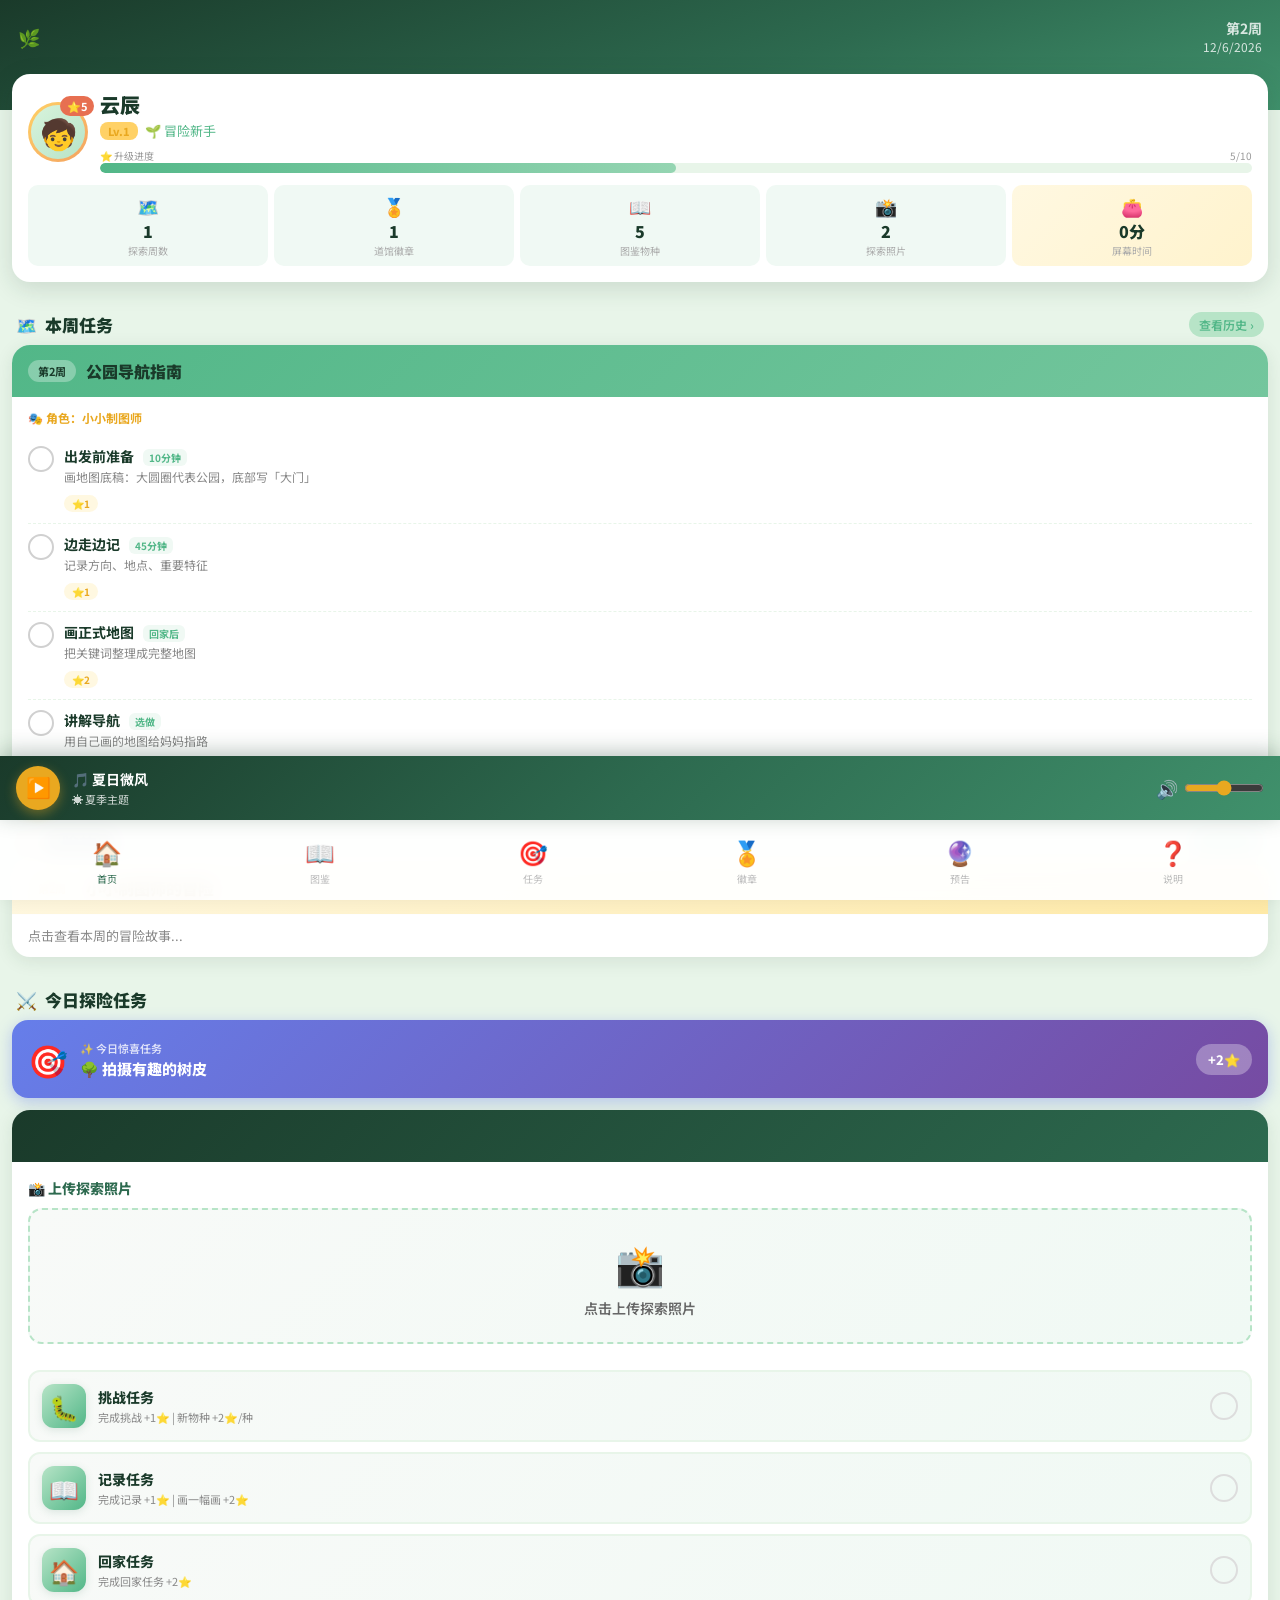
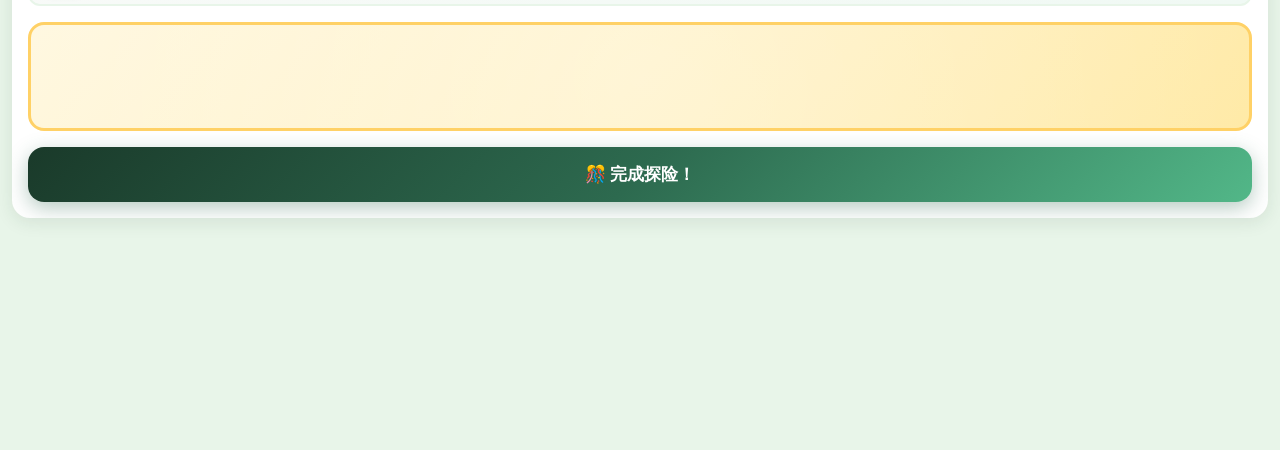
==== index.html @ fd5a3319 "🎵 改为 Web Audio API 生成四季音乐，100% 无版权问题" ====
<!DOCTYPE html>
<html lang="zh-CN">
<head>
  <meta charset="UTF-8">
  <meta name="viewport" content="width=device-width, initial-scale=1.0, maximum-scale=1.0, user-scalable=no">
  <link rel="icon" href="data:image/svg+xml,<svg xmlns=%22http://www.w3.org/2000/svg%22 viewBox=%220 0 100 100%22><text y=%22.9em%22 font-size=%2290%22>🌿</text></svg>">
  <title>🌿 云辰的探索星球</title>
  <link rel="preconnect" href="https://fonts.googleapis.com">
  <link href="https://fonts.googleapis.com/css2?family=Noto+Sans+SC:wght@400;500;700;900&family=Ma+Shan+Zheng&display=swap" rel="stylesheet">
  <style>
    :root {
      --green-deep: #1a3a2a;
      --green: #2d6a4f;
      --green-light: #52b788;
      --green-pale: #b7e4c7;
      --gold: #e9a820;
      --gold-light: #ffd166;
      --orange: #e76f51;
      --radius: 18px;
      --gray: #999;
      --gray-light: #ddd;
      --gray-pale: #eee;
    }
    * { margin:0; padding:0; box-sizing:border-box; }
    body { font-family: 'Noto Sans SC', sans-serif; background: #e8f5e9; color: var(--green-deep); min-height: 100vh; padding-bottom: 140px; }

    .music-bar {
      position: fixed;
      bottom: 80px;
      left: 0;
      right: 0;
      background: linear-gradient(135deg, #1a3a2a, #2d6a4f, #40916c);
      padding: 10px 16px;
      display: flex;
      align-items: center;
      gap: 12px;
      z-index: 99;
      box-shadow: 0 -4px 20px rgba(26,58,42,0.3);
    }
    .music-btn {
      width: 44px;
      height: 44px;
      border-radius: 50%;
      background: var(--gold);
      color: #fff;
      border: none;
      cursor: pointer;
      font-size: 20px;
      display: flex;
      align-items: center;
      justify-content: center;
      transition: all 0.2s;
      box-shadow: 0 4px 12px rgba(233,168,32,0.4);
    }
    .music-btn:hover {
      transform: scale(1.1);
      background: var(--gold-light);
    }
    .music-btn:active {
      transform: scale(0.95);
    }
    .music-info {
      flex: 1;
      color: #fff;
    }
    .music-name {
      font-size: 14px;
      font-weight: 700;
    }
    .music-season {
      font-size: 11px;
      opacity: 0.8;
      margin-top: 2px;
    }
    .music-volume {
      display: flex;
      align-items: center;
      gap: 6px;
    }
    .music-volume-icon {
      font-size: 18px;
      color: #fff;
    }
    input[type="range"] {
      width: 80px;
      accent-color: var(--gold);
    }

    .top-bar {
      background: linear-gradient(160deg, #1a3a2a 0%, #2d6a4f 60%, #40916c 100%);
      padding: 18px 18px 55px;
    }
    .top-bar-row { display: flex; align-items: center; justify-content: space-between; }
    .top-logo { font-size: 18px; color: white; }
    .top-date { color: rgba(255,255,255,0.8); font-size: 12px; text-align: right; }
    .top-date .day { font-weight: 700; font-size: 14px; }

    .top-card {
      background: #fff; border-radius: var(--radius);
      margin: -36px 12px 12px; padding: 16px;
      box-shadow: 0 6px 24px rgba(26,58,42,0.15);
      transition: transform 0.2s;
    }
    .profile-row { display: flex; align-items: center; gap: 12px; }
    .avatar-wrap { position: relative; }
    .avatar-ring {
      width: 60px; height: 60px; border-radius: 50%;
      background: linear-gradient(135deg, #ffd166, #f4a261);
      padding: 3px;
    }
    .avatar-inner {
      width: 54px; height: 54px; border-radius: 50%;
      background: linear-gradient(135deg, #d8f3dc, #b7e4c7);
      display: flex; align-items: center; justify-content: center; font-size: 30px;
    }
    .avatar-star {
      position: absolute; top: -6px; right: -6px;
      background: var(--orange); color: #fff;
      font-size: 11px; font-weight: 700;
      padding: 2px 7px; border-radius: 20px;
    }
    .profile-info { flex: 1; }
    .profile-name { font-size: 20px; font-weight: 900; }
    .profile-age { font-size: 11px; background: var(--green-pale); color: var(--green); padding: 1px 8px; border-radius: 10px; font-weight: 700; }
    .profile-level { font-size: 13px; color: var(--green-light); margin-top: 2px; }
    .lv-tag { display: inline-block; background: var(--gold-light); color: var(--gold); padding: 1px 8px; border-radius: 8px; font-weight: 800; font-size: 11px; margin-right: 4px; }
    .profile-xp { margin-top: 8px; }
    .xp-label { font-size: 10px; color: #999; display: flex; justify-content: space-between; }
    .xp-bar-wrap { background: #e8f5e9; border-radius: 10px; height: 10px; overflow: hidden; }
    .xp-bar { height: 100%; border-radius: 10px; background: linear-gradient(90deg, var(--green-light), #95d5b2); transition: width 0.3s ease; }
    .profile-stats { display: grid; grid-template-columns: repeat(5, 1fr); gap: 6px; margin-top: 12px; }
    .pstat { background: #f0f9f4; border-radius: 10px; padding: 8px 4px; text-align: center; cursor: pointer; transition: all 0.2s; }
    .pstat:hover { transform: scale(1.05); background: #e8f5e9; }
    .pstat:active { transform: scale(0.95); }
    .pstat-icon { font-size: 18px; }
    .pstat-num { font-size: 16px; font-weight: 900; }
    .pstat-label { font-size: 10px; color: #aaa; }

    .section-header { display: flex; align-items: center; justify-content: space-between; padding: 18px 16px 8px; }
    .section-title { font-size: 17px; font-weight: 900; display: flex; align-items: center; gap: 8px; }
    .section-more { font-size: 12px; color: var(--green-light); font-weight: 600; cursor: pointer; padding: 4px 10px; border-radius: 20px; background: var(--green-pale); transition: all 0.2s; }
    .section-more:hover { background: var(--green-light); color: #fff; }

    .task-list { padding: 0 12px; }
    .task-card {
      background: #fff; border-radius: var(--radius);
      margin-bottom: 12px; box-shadow: 0 4px 18px rgba(26,58,42,0.1);
      overflow: hidden;
    }
    .task-header { padding: 14px 16px; display: flex; align-items: center; gap: 10px; background: linear-gradient(135deg, var(--green-light), #74c69d); }
    .task-week-badge { background: rgba(255,255,255,0.3); border-radius: 20px; padding: 3px 10px; font-size: 11px; font-weight: 700; }
    .task-name { font-size: 16px; font-weight: 900; flex: 1; }
    .task-body { padding: 12px 16px; }
    .task-role { font-size: 12px; color: var(--gold); font-weight: 700; margin-bottom: 10px; }
    .task-steps { list-style: none; }
    .task-step { display: flex; align-items: flex-start; gap: 10px; padding: 10px 0; border-bottom: 1px dashed #e8f5e9; }
    .task-step:last-child { border-bottom: none; }
    .step-check {
      width: 26px; height: 26px; border-radius: 50%;
      border: 2px solid #d0d0d0; flex-shrink: 0; cursor: pointer;
      display: flex; align-items: center; justify-content: center;
      transition: all 0.2s;
    }
    .step-check:hover { border-color: var(--green-light); }
    .step-check.done { background: var(--green); border-color: var(--green); animation: checkPop 0.3s ease; }
    @keyframes checkPop { 0% { transform: scale(1); } 50% { transform: scale(1.2); } 100% { transform: scale(1); } }
    .check-icon { font-size: 14px; color: #fff; display: none; }
    .step-check.done .check-icon { display: block; }
    .step-info h4 { font-size: 14px; font-weight: 700; }
    .step-time { font-size: 10px; background: #f0f9f4; color: var(--green-light); padding: 1px 6px; border-radius: 6px; margin-left: 6px; }
    .step-info p { font-size: 12px; color: #888; margin-top: 2px; }
    .step-reward { margin-top: 4px; }
    .step-reward span { font-size: 10px; background: #fff8e1; color: var(--gold); padding: 1px 8px; border-radius: 10px; font-weight: 700; }

    .checkin-form {
      background: #fff; border-radius: var(--radius);
      margin: 0 12px 12px; box-shadow: 0 4px 18px rgba(26,58,42,0.1);
      overflow: hidden;
    }
    .checkin-header {
      background: linear-gradient(135deg, var(--green-deep), var(--green));
      padding: 14px 16px;
      position: relative;
      overflow: hidden;
    }
    .checkin-header::before {
      content: '';
      position: absolute;
      top: -50%; right: -20%;
      width: 150px; height: 150px;
      background: radial-gradient(circle, rgba(255,255,255,0.15) 0%, transparent 70%);
      border-radius: 50%;
    }
    .checkin-header h3 { font-size: 16px; font-weight: 900; color: #fff; position: relative; z-index: 1; }
    .checkin-body { padding: 16px; }
    .checkin-task {
      display: flex; align-items: center; gap: 12px;
      padding: 12px; margin-bottom: 10px;
      background: linear-gradient(135deg, #f8faf8, #f0f9f4);
      border-radius: 12px; border: 2px solid #e8f5e9;
      transition: all 0.3s ease;
    }
    .checkin-task.completed {
      background: linear-gradient(135deg, #e8f5e9, #d8f3dc);
      border-color: var(--green-light);
    }
    .checkin-task-icon {
      width: 44px; height: 44px; border-radius: 12px;
      display: flex; align-items: center; justify-content: center;
      font-size: 24px;
      background: linear-gradient(135deg, var(--green-pale), var(--green-light));
      box-shadow: 0 2px 8px rgba(45,106,79,0.15);
    }
    .checkin-task.completed .checkin-task-icon {
      background: linear-gradient(135deg, var(--gold-light), var(--gold));
    }
    .checkin-task-info { flex: 1; }
    .checkin-task-title {
      font-size: 14px; font-weight: 800; color: var(--green-deep);
    }
    .checkin-task-desc {
      font-size: 11px; color: #888; margin-top: 2px;
    }
    .checkin-task-status {
      width: 28px; height: 28px; border-radius: 50%;
      border: 2px solid #ddd; display: flex; align-items: center; justify-content: center;
      transition: all 0.3s;
    }
    .checkin-task.completed .checkin-task-status {
      background: var(--green); border-color: var(--green);
    }
    .checkin-task-status span { display: none; font-size: 16px; color: #fff; }
    .checkin-task.completed .checkin-task-status span { display: block; }
    .form-group { margin-bottom: 14px; }
    .form-label { font-size: 13px; font-weight: 700; margin-bottom: 6px; color: var(--green-deep); }
    .form-input {
      width: 100%; padding: 12px 14px; border-radius: 12px;
      border: 2px solid #e8f5e9; font-size: 14px;
      background: #f8faf8; transition: all 0.2s;
    }
    .form-input:focus { outline: none; border-color: var(--green-light); box-shadow: 0 0 0 4px rgba(82,183,136,0.15); }
    .photo-upload-area {
      border: 2px dashed var(--green-pale); border-radius: 14px;
      padding: 24px; text-align: center; cursor: pointer;
      transition: all 0.3s;
      background: linear-gradient(135deg, #f8faf8, #f0f9f4);
    }
    .photo-upload-area:hover { 
      border-color: var(--green-light); 
      background: linear-gradient(135deg, #f0f9f4, #e8f5e9);
      transform: scale(1.01);
    }
    .pu-icon { font-size: 40px; margin-bottom: 6px; display: block; }
    .pu-text { font-size: 14px; color: #666; font-weight: 600; }
    .photo-preview-grid { display: grid; grid-template-columns: repeat(3, 1fr); gap: 8px; margin-top: 12px; }
    .photo-thumb { aspect-ratio: 1; border-radius: 10px; overflow: hidden; position: relative; animation: fadeIn 0.3s ease; }
    @keyframes fadeIn { from { opacity:0; transform:scale(0.8); } to { opacity:1; transform:scale(1); } }
    .photo-thumb img { width: 100%; height: 100%; object-fit: cover; }
    .del-btn {
      position: absolute; top: 4px; right: 4px;
      width: 26px; height: 26px; border-radius: 50%;
      background: rgba(231, 111, 81, 0.95); color: #fff;
      font-size: 14px; display: flex; align-items: center; justify-content: center;
      cursor: pointer; transition: all 0.2s; box-shadow: 0 2px 8px rgba(0,0,0,0.2);
    }
    .del-btn:hover { background: #d63031; transform: scale(1.1); }
    .submit-btn {
      width: 100%; padding: 16px; border-radius: 16px;
      background: linear-gradient(135deg, var(--green-deep), var(--green), var(--green-light));
      color: #fff; font-size: 17px; font-weight: 900; border: none;
      cursor: pointer; transition: all 0.3s;
      box-shadow: 0 6px 20px rgba(45,106,79,0.35);
      position: relative; overflow: hidden;
    }
    .submit-btn::before {
      content: '';
      position: absolute; top: 0; left: -100%;
      width: 100%; height: 100%;
      background: linear-gradient(90deg, transparent, rgba(255,255,255,0.3), transparent);
      transition: 0.6s;
    }
    .submit-btn:hover { 
      transform: translateY(-3px); 
      box-shadow: 0 8px 24px rgba(45,106,79,0.45);
    }
    .submit-btn:hover::before { left: 100%; }
    .submit-btn:active { transform: translateY(-1px); }
    .edit-btn {
      width: 100%; padding: 10px; border-radius: 10px;
      background: var(--green-pale); color: var(--green);
      font-size: 13px; font-weight: 700; border: none;
      cursor: pointer; margin-top: 8px; transition: all 0.2s;
    }
    .edit-btn:hover { background: var(--green-light); color: #fff; }

    .drawing-toggle {
      flex: 1; padding: 10px; border-radius: 10px;
      background: #f0f9f4; border: 2px solid #e8f5e9;
      font-size: 13px; cursor: pointer; display: flex; align-items: center; gap: 6px;
      transition: all 0.2s;
    }
    .drawing-toggle.selected {
      background: #d8f3dc; border-color: var(--green-light);
      color: var(--green); font-weight: 700;
    }
    .drawing-check { font-size: 16px; }

    .challenge-options {
      display: grid; grid-template-columns: repeat(2, 1fr); gap: 8px;
    }
    .challenge-option {
      padding: 12px 8px; border-radius: 10px; text-align: center;
      background: #f0f9f4; border: 2px solid #e8f5e9;
      font-size: 12px; cursor: pointer; transition: all 0.2s;
    }
    .challenge-option:hover { border-color: var(--green-light); background: #e8f5e9; }
    .challenge-option.selected {
      background: var(--green-pale); border-color: var(--green-light);
      color: var(--green); font-weight: 700;
    }
    .challenge-option .option-icon { font-size: 24px; display: block; margin-bottom: 4px; }

    .streak-banner {
      display: flex; align-items: center; gap: 12px;
      padding: 12px 16px; margin-bottom: 12px;
      background: linear-gradient(135deg, #fff3e0, #ffe0b2);
      border-radius: 14px; border: 2px solid #ffb74d;
      animation: streakPulse 2s ease infinite;
    }
    @keyframes streakPulse {
      0%, 100% { box-shadow: 0 0 0 0 rgba(255, 152, 0, 0.4); }
      50% { box-shadow: 0 0 20px 5px rgba(255, 152, 0, 0.2); }
    }
    .streak-fire { font-size: 36px; animation: fireShake 0.5s ease infinite; }
    @keyframes fireShake { 0%, 100% { transform: rotate(-5deg); } 50% { transform: rotate(5deg); } }
    .streak-info { flex: 1; }
    .streak-count { font-size: 16px; font-weight: 900; color: #e65100; }
    .streak-reward { font-size: 13px; color: #f57c00; font-weight: 700; }

    .super-discovery-banner {
      display: flex; align-items: center; gap: 12px;
      padding: 16px; margin-bottom: 12px;
      background: linear-gradient(135deg, #ffd54f, #ffb300);
      border-radius: 14px; border: 2px solid #ffc107;
      animation: superGlow 1s ease infinite;
    }
    @keyframes superGlow {
      0%, 100% { box-shadow: 0 0 20px rgba(255, 193, 7, 0.6); }
      50% { box-shadow: 0 0 40px rgba(255, 193, 7, 0.9); }
    }
    .super-icon { font-size: 40px; animation: starSpin 2s linear infinite; }
    @keyframes starSpin { from { transform: rotate(0deg); } to { transform: rotate(360deg); } }
    .super-text { font-size: 20px; font-weight: 900; color: #fff; text-shadow: 2px 2px 4px rgba(0,0,0,0.2); }

    .stars-preview {
      padding: 16px; margin: 16px 0;
      background: linear-gradient(135deg, #fff8e1, #ffeaa7);
      border-radius: 16px; border: 3px solid var(--gold-light);
      text-align: center;
      position: relative; overflow: hidden;
    }
    .stars-preview::before {
      content: ''; position: absolute; top: -50%; left: -50%;
      width: 200%; height: 200%;
      background: radial-gradient(circle, rgba(255,255,255,0.3) 0%, transparent 50%);
      animation: shimmer 3s linear infinite;
    }
    @keyframes shimmer { from { transform: rotate(0deg); } to { transform: rotate(360deg); } }
    .stars-preview-label { font-size: 13px; color: #8b6914; font-weight: 600; position: relative; z-index: 1; }
    .stars-preview-value { 
      font-size: 36px; font-weight: 900; color: var(--gold); 
      position: relative; z-index: 1; text-shadow: 2px 2px 0 rgba(0,0,0,0.1);
    }

    .daily-quest-card {
      display: flex; align-items: center; gap: 12px;
      margin: 0 12px 12px; padding: 16px;
      background: linear-gradient(135deg, #667eea, #764ba2);
      border-radius: 16px; cursor: pointer;
      box-shadow: 0 4px 15px rgba(102, 126, 234, 0.4);
      transition: all 0.3s;
      animation: dailyQuestGlow 3s ease infinite;
    }
    .daily-quest-card:hover { transform: translateY(-2px); box-shadow: 0 6px 20px rgba(102, 126, 234, 0.5); }
    @keyframes dailyQuestGlow {
      0%, 100% { box-shadow: 0 4px 15px rgba(102, 126, 234, 0.4); }
      50% { box-shadow: 0 4px 25px rgba(102, 126, 234, 0.6); }
    }
    .daily-quest-card.completed {
      background: linear-gradient(135deg, #11998e, #38ef7d);
      animation: none;
    }
    .daily-quest-icon { font-size: 32px; }
    .daily-quest-content { flex: 1; }
    .daily-quest-label { font-size: 11px; color: rgba(255,255,255,0.8); font-weight: 600; }
    .daily-quest-title { font-size: 15px; color: #fff; font-weight: 800; margin-top: 2px; }
    .daily-quest-reward {
      background: rgba(255,255,255,0.3); color: #fff;
      padding: 6px 12px; border-radius: 20px;
      font-size: 13px; font-weight: 800;
    }

    .page { display: none; padding-bottom: 80px; animation: pageIn 0.3s ease; }
    @keyframes pageIn { from { opacity:0; transform:translateY(10px); } to { opacity:1; transform:translateY(0); } }
    .page.active { display: block; }
    .bottom-nav {
      position: fixed; bottom: 0; left: 0; right: 0;
      background: rgba(255,255,255,0.95); backdrop-filter: blur(10px);
      display: flex; padding: 8px 0;
      box-shadow: 0 -2px 20px rgba(0,0,0,0.08);
      padding-bottom: calc(8px + env(safe-area-inset-bottom));
    }
    .nav-item { flex: 1; text-align: center; padding: 6px 0; color: #bbb; font-size: 10px; cursor: pointer; transition: all 0.2s; }
    .nav-item:hover { color: var(--green-light); }
    .nav-item.active { color: var(--green); }
    .nav-icon { font-size: 24px; display: block; margin-bottom: 2px; }

    .photo-wall-grid { display: grid; grid-template-columns: repeat(3, 1fr); gap: 8px; padding: 0 12px; }
    .photo-wall-item { aspect-ratio: 1; border-radius: 12px; overflow: hidden; cursor: pointer; transition: transform 0.2s; }
    .photo-wall-item:hover { transform: scale(1.02); }
    .photo-wall-item img { width: 100%; height: 100%; object-fit: cover; }

    .badge-section { margin-bottom: 20px; }
    .badge-section-header {
      display: flex; align-items: center; justify-content: space-between;
      padding: 12px 16px; margin: 0 6px;
      background: rgba(45, 106, 79, 0.05);
      border-radius: 12px; margin-bottom: 8px;
    }
    .badge-section-title { display: flex; align-items: center; gap: 8px; font-weight: 700; }
    .badge-section-count { font-size: 12px; color: #888; }
    .badge-grid { display: grid; grid-template-columns: repeat(1, 1fr); gap: 12px; padding: 0 12px; }
    .badge-card {
      background: #fff; border-radius: 16px; padding: 14px 16px; text-align: left;
      box-shadow: 0 3px 12px rgba(26,58,42,0.08); transition: all 0.2s;
      position: relative; display: flex; align-items: center; gap: 14px;
    }
    .badge-card:hover { transform: translateY(-3px); box-shadow: 0 6px 20px rgba(26,58,42,0.15); }
    .badge-card.locked { opacity: 0.5; filter: grayscale(0.8); }
    .badge-card.unlocked { 
      animation: badgeUnlock 0.4s ease; 
      background: linear-gradient(145deg, #fff, #f8fff9);
    }
    @keyframes badgeUnlock { 0% { transform: scale(1); } 50% { transform: scale(1.15); } 100% { transform: scale(1); } }
    .badge-emoji-wrap {
      width: 48px; height: 48px; margin: 0; flex-shrink: 0;
      border-radius: 50%; display: flex; align-items: center; justify-content: center;
      background: linear-gradient(135deg, #e8f5e9, #d8f3dc);
    }
    .badge-card.unlocked .badge-emoji-wrap {
      background: linear-gradient(135deg, #ffd166, #f4a261);
      box-shadow: 0 4px 12px rgba(233, 168, 32, 0.3);
    }
    .badge-icon { font-size: 26px; }
    .badge-content { flex: 1; }
    .badge-name { font-size: 14px; font-weight: 800; color: var(--green-deep); line-height: 1.2; }
    .badge-card.locked .badge-name { color: #aaa; }
    .badge-desc { font-size: 11px; color: #888; margin-top: 4px; }
    .badge-status { font-size: 11px; padding: 4px 10px; border-radius: 10px; }
    .badge-card.locked .badge-status { background: #f0f0f0; color: #999; }
    .badge-card.unlocked .badge-status { background: var(--green-pale); color: var(--green); font-weight: 600; }
    .badge-manual {
      position: absolute; top: 4px; right: 4px;
      font-size: 9px; background: #ffd700; color: #8b6914;
      padding: 1px 5px; border-radius: 8px;
    }

    .guide-grid { display: grid; grid-template-columns: repeat(2, 1fr); gap: 10px; padding: 0 12px; }
    .guide-card { 
      background: #fff; border-radius: 16px; overflow: hidden; 
      box-shadow: 0 4px 16px rgba(26,58,42,0.1); 
      transition: all 0.3s; position: relative;
    }
    .guide-card:hover { transform: translateY(-3px); box-shadow: 0 8px 24px rgba(26,58,42,0.15); }
    .guide-pic { 
      width: 100%; aspect-ratio: 1; background: linear-gradient(135deg, #e8f5e9, #d8f3dc); 
      display: flex; align-items: center; justify-content: center; font-size: 44px;
      position: relative;
    }
    .guide-level-badge {
      position: absolute; top: 6px; right: 6px;
      background: var(--gold); color: #fff; font-size: 9px; font-weight: 700;
      padding: 2px 8px; border-radius: 10px;
    }
    .guide-body { padding: 12px; }
    .guide-name { font-size: 15px; font-weight: 800; color: var(--green-deep); }
    .guide-desc { font-size: 11px; color: #888; margin-top: 4px; line-height: 1.4; }
    .guide-meta { 
      display: flex; gap: 12px; margin-top: 8px; 
      font-size: 10px; color: #999;
    }
    .guide-meta-item { display: flex; align-items: center; gap: 2px; }
    .guide-evolve-hint {
      margin-top: 8px; padding: 6px; background: rgba(233, 168, 32, 0.1);
      border-radius: 8px; font-size: 10px; color: var(--gold);
      display: flex; align-items: center; gap: 4px;
    }

    .ach-grid { display: grid; grid-template-columns: repeat(2, 1fr); gap: 10px; padding: 0 12px; }
    .ach-card { background: #fff; border-radius: 12px; padding: 14px 12px; box-shadow: 0 3px 14px rgba(26,58,42,0.1); display: flex; gap: 10px; transition: all 0.2s; }
    .ach-card.locked { opacity: 0.6; }
    .ach-card.unlocked { background: linear-gradient(135deg, #fff8e1, #fff); }
    .ach-card-icon { font-size: 32px; }
    .ach-card-body { flex: 1; }
    .ach-card-title { font-size: 13px; font-weight: 800; }
    .ach-card-desc { font-size: 11px; color: #aaa; margin-top: 3px; }
    .ach-progress { margin-top: 6px; height: 4px; background: #eee; border-radius: 2px; overflow: hidden; }
    .ach-progress-bar { height: 100%; background: linear-gradient(90deg, var(--green), var(--green-light)); border-radius: 2px; transition: width 0.3s ease; }

    .history-list { padding: 0 12px; }
    .history-week {
      background: #fff; border-radius: var(--radius);
      margin-bottom: 10px; box-shadow: 0 3px 14px rgba(26,58,42,0.1);
      overflow: hidden;
    }
    .history-week-header { padding: 14px 16px; display: flex; align-items: center; gap: 10px; cursor: pointer; background: linear-gradient(135deg, #b7e4c7, #95d5b2); transition: all 0.2s; }
    .history-week-header:hover { background: linear-gradient(135deg, #95d5b2, #74c69d); }
    .hw-week { font-size: 12px; font-weight: 700; background: rgba(255,255,255,0.3); padding: 2px 8px; border-radius: 8px; }
    .hw-name { flex: 1; font-size: 15px; font-weight: 800; }
    .hw-rate { font-size: 22px; }
    .history-week-body { padding: 14px 16px; display: none; background: #fafdfc; }
    .history-week-body.show { display: block; animation: slideDown 0.3s ease; }
    @keyframes slideDown { from { opacity:0; max-height:0; } to { opacity:1; max-height:1000px; } }
    .hw-photos { display: grid; grid-template-columns: repeat(4, 1fr); gap: 6px; margin-top: 10px; }
    .hw-photo-item { aspect-ratio: 1; border-radius: 8px; overflow: hidden; cursor: pointer; transition: transform 0.2s; }
    .hw-photo-item:hover { transform: scale(1.05); }
    .hw-photo-item img { width: 100%; height: 100%; object-fit: cover; }
    .hw-notes { margin-top: 12px; padding: 12px; background: #fff; border-radius: 10px; font-size: 13px; line-height: 1.6; box-shadow: inset 0 2px 4px rgba(0,0,0,0.03); }
    .hw-species { margin-top: 10px; font-size: 12px; color: var(--green); padding: 8px 12px; background: #f0f9f4; border-radius: 8px; }

    .week-nav { display: flex; gap: 8px; padding: 10px 12px; overflow-x: auto; -webkit-overflow-scrolling: touch; }
    .week-nav::-webkit-scrollbar { display: none; }
    .week-tab { padding: 8px 16px; border-radius: 20px; background: #fff; font-size: 13px; font-weight: 700; white-space: nowrap; cursor: pointer; box-shadow: 0 2px 8px rgba(0,0,0,0.06); transition: all 0.2s; }
    .week-tab:hover { transform: translateY(-1px); }
    .week-tab.active { background: var(--green); color: #fff; box-shadow: 0 4px 12px rgba(45,106,79,0.3); }

    .toast {
      position: fixed; top: 50%; left: 50%;
      transform: translate(-50%, -50%);
      background: rgba(26,58,42,0.95); color: #fff; padding: 14px 28px;
      border-radius: 16px; font-size: 15px; font-weight: 700;
      z-index: 999; display: none; box-shadow: 0 8px 32px rgba(0,0,0,0.3);
      animation: toastIn 0.3s ease;
    }
    @keyframes toastIn { from { opacity:0; transform: translate(-50%, -50%) scale(0.8); } to { opacity:1; transform: translate(-50%, -50%) scale(1); } }
    .toast.show { display: block; }
    .toast.good { background: linear-gradient(135deg, var(--green), var(--green-light)); }
    .toast.star { background: linear-gradient(135deg, var(--gold-light), #f4a261); }
    .sync-indicator { position: fixed; top: 20px; right: 20px; font-size: 18px; display: none; z-index: 100; background: rgba(255,255,255,0.9); padding: 8px 12px; border-radius: 12px; box-shadow: 0 4px 12px rgba(0,0,0,0.1); animation: syncPulse 1s infinite; }
    @keyframes syncPulse { 0%,100% { opacity:1; } 50% { opacity:0.6; } }
    .sync-indicator.show { display: flex; align-items: center; gap: 6px; }

    .photo-viewer {
      position: fixed; top:0; left:0; right:0; bottom:0; background: rgba(0,0,0,0.92); z-index: 1000;
      display: flex; align-items: center; justify-content: center;
      animation: viewerIn 0.2s ease;
    }
    @keyframes viewerIn { from { opacity:0; } to { opacity:1; } }
    .photo-viewer img { max-width: 92%; max-height: 90%; border-radius: 16px; box-shadow: 0 8px 40px rgba(0,0,0,0.4); animation: imgPop 0.3s ease; }
    @keyframes imgPop { from { transform: scale(0.8); } to { transform: scale(1); } }

    .empty-state { text-align: center; padding: 48px 24px; color: #aaa; }
    .empty-state-icon { font-size: 48px; margin-bottom: 12px; display: block; }
    .empty-state-text { font-size: 14px; line-height: 1.6; }
    
    .wallet-btn { background: linear-gradient(135deg, #fff8e1, #fff3cd); }
    .wallet-btn:hover { background: linear-gradient(135deg, #ffeaa7, #fdcb6e); }
    
    .wallet-modal {
      position: fixed; top: 0; left: 0; right: 0; bottom: 0;
      background: rgba(0,0,0,0.5); z-index: 1000;
      display: flex; align-items: flex-end; justify-content: center;
      animation: fadeIn 0.2s ease;
    }
    @keyframes fadeIn { from { opacity: 0; } to { opacity: 1; } }
    .wallet-modal.hide { display: none; }
    .wallet-content {
      width: 100%; max-width: 480px;
      background: #fff; border-radius: 24px 24px 0 0;
      padding: 24px; padding-bottom: calc(24px + env(safe-area-inset-bottom));
      animation: slideUp 0.3s ease;
    }
    @keyframes slideUp { from { transform: translateY(100%); } to { transform: translateY(0); } }
    .wallet-header { display: flex; align-items: center; justify-content: space-between; margin-bottom: 24px; }
    .wallet-title { font-size: 20px; font-weight: 900; display: flex; align-items: center; gap: 8px; }
    .wallet-close { width: 36px; height: 36px; border-radius: 50%; background: #f0f0f0; display: flex; align-items: center; justify-content: center; cursor: pointer; font-size: 18px; }
    .wallet-close:hover { background: #e0e0e0; }
    
    .wallet-balance {
      background: linear-gradient(135deg, #fff8e1, #ffeaa7);
      border-radius: 16px; padding: 20px; text-align: center;
      margin-bottom: 20px;
    }
    .balance-label { font-size: 12px; color: #8b6914; margin-bottom: 8px; }
    .balance-value { font-size: 36px; font-weight: 900; color: #d6a500; }
    .balance-unit { font-size: 16px; color: #8b6914; margin-left: 4px; }
    
    .wallet-rules {
      background: rgba(45, 106, 79, 0.05);
      border-radius: 12px; padding: 16px;
      margin-bottom: 20px;
    }
    .rules-title { font-size: 13px; font-weight: 700; color: var(--green); margin-bottom: 10px; }
    .rules-list { list-style: none; font-size: 12px; color: #666; line-height: 1.8; }
    .rules-list li { padding-left: 20px; position: relative; }
    .rules-list li::before { content: '⭐'; position: absolute; left: 0; font-size: 10px; }
    
    .wallet-exchange { margin-bottom: 20px; }
    .exchange-title { font-size: 14px; font-weight: 700; margin-bottom: 12px; }
    .exchange-grid { display: grid; grid-template-columns: repeat(2, 1fr); gap: 10px; }
    .exchange-btn {
      background: linear-gradient(135deg, var(--gold-light), #f4a261);
      border: none; border-radius: 14px; padding: 14px;
      color: #fff; font-weight: 700; cursor: pointer;
      transition: all 0.2s; display: flex; flex-direction: column;
      align-items: center; gap: 4px;
    }
    .exchange-btn:hover { transform: translateY(-2px); box-shadow: 0 6px 20px rgba(244, 162, 97, 0.3); }
    .exchange-btn:active { transform: scale(0.98); }
    .exchange-btn:disabled { opacity: 0.5; cursor: not-allowed; transform: none; }
    .exchange-stars { font-size: 11px; opacity: 0.9; }
    .exchange-mins { font-size: 18px; }
    
    .wallet-spend {
      background: rgba(231, 111, 81, 0.08);
      border-radius: 12px; padding: 16px;
    }
    .spend-title { font-size: 14px; font-weight: 700; color: var(--orange); margin-bottom: 12px; }
    .spend-input-wrap { display: flex; gap: 10px; }
    .spend-input {
      flex: 1; border: 2px solid #e0e0e0; border-radius: 12px;
      padding: 12px; font-size: 16px; font-weight: 700;
      text-align: center; outline: none;
    }
    .spend-input:focus { border-color: var(--orange); }
    .spend-btn {
      background: linear-gradient(135deg, var(--orange), #d63031);
      border: none; border-radius: 12px; padding: 0 20px;
      color: #fff; font-weight: 700; cursor: pointer;
      transition: all 0.2s;
    }
    .spend-btn:hover { transform: translateY(-1px); box-shadow: 0 4px 12px rgba(231, 111, 81, 0.3); }
    .spend-btn:disabled { opacity: 0.5; cursor: not-allowed; }
    
    .wallet-history { margin-top: 20px; }
    .history-title { font-size: 13px; font-weight: 700; color: #888; margin-bottom: 10px; }
    .history-list { list-style: none; max-height: 150px; overflow-y: auto; }
    .history-item {
      display: flex; align-items: center; justify-content: space-between;
      padding: 10px 0; border-bottom: 1px dashed #eee;
      font-size: 12px;
    }
    .history-item:last-child { border-bottom: none; }
    .history-type { display: flex; align-items: center; gap: 6px; }
    .history-type.earn { color: var(--green); }
    .history-type.spend { color: var(--orange); }
    .history-date { font-size: 10px; color: #aaa; }

    .season-card {
      background: #fff; border-radius: 16px; margin: 12px; overflow: hidden;
      box-shadow: 0 4px 16px rgba(26,58,42,0.08);
    }
    .season-header {
      background: linear-gradient(135deg, var(--green-light), var(--green));
      color: #fff; padding: 14px 16px; font-weight: 700; font-size: 15px;
    }
    .season-desc {
      background: rgba(45,106,79,0.08); padding: 8px 16px;
      font-size: 12px; color: #666;
    }
    .week-preview-list { padding: 8px; }
    .week-preview-item {
      display: flex; align-items: center; gap: 12px;
      padding: 12px; margin: 8px; border-radius: 12px;
      background: rgba(45,106,79,0.05);
      transition: all 0.2s;
    }
    .week-preview-item:hover { background: rgba(45,106,79,0.1); }
    .week-preview-item.future { opacity: 0.7; }
    .week-preview-item.future .week-hint { color: #aaa; }
    .week-num {
      width: 36px; height: 36px; border-radius: 50%;
      background: linear-gradient(135deg, var(--gold-light), var(--gold));
      color: #fff; font-weight: 700; font-size: 11px;
      display: flex; align-items: center; justify-content: center;
      flex-shrink: 0;
    }
    .week-name { font-weight: 700; font-size: 14px; color: var(--green-deep); }
    .week-hint { font-size: 12px; color: #888; flex: 1; }

    .help-section {
      background: #fff; border-radius: 16px; margin: 12px; padding: 16px;
      box-shadow: 0 4px 16px rgba(26,58,42,0.08);
    }
    .help-title {
      font-size: 16px; font-weight: 800; color: var(--green-deep);
      margin-bottom: 12px; display: flex; align-items: center; gap: 8px;
    }
    .help-content { font-size: 13px; line-height: 1.6; }
    .help-list {
      list-style: none; padding-left: 0; margin: 0;
    }
    .help-list li {
      padding: 6px 0; padding-left: 24px; position: relative;
      color: #555;
    }
    .help-list li::before {
      content: '✓'; position: absolute; left: 0;
      color: var(--green); font-weight: 700; font-size: 12px;
    }
    .help-list.safety li::before {
      content: '⚠️'; font-size: 14px; color: var(--orange);
    }

    .title-list {
      display: flex; flex-direction: column; gap: 8px;
    }
    .title-item {
      display: flex; align-items: center; gap: 12px;
      padding: 12px; border-radius: 12px;
      background: rgba(45,106,79,0.05);
      opacity: 0.5;
    }
    .title-item.active {
      background: linear-gradient(135deg, rgba(45,106,79,0.1), rgba(233,168,32,0.1));
      opacity: 1;
    }
    .title-level {
      width: 32px; height: 32px; border-radius: 50%;
      background: #eee; color: #888; font-weight: 700; font-size: 11px;
      display: flex; align-items: center; justify-content: center;
    }
    .title-item.active .title-level {
      background: linear-gradient(135deg, var(--gold-light), var(--gold));
      color: #fff;
    }
    .title-name { font-weight: 700; font-size: 14px; color: var(--green-deep); flex: 1; }
    .title-desc { font-size: 11px; color: #888; }

    .ach-grid { display: grid; grid-template-columns: repeat(2, 1fr); gap: 10px; padding: 0 12px; }
    .ach-card {
      background: #fff; border-radius: 14px; padding: 16px; text-align: center;
      box-shadow: 0 3px 12px rgba(26,58,42,0.08);
    }
    .ach-card.locked { opacity: 0.5; filter: grayscale(0.8); }
    .ach-icon { font-size: 32px; margin-bottom: 8px; }
    .ach-name { font-size: 13px; font-weight: 700; }
    .ach-desc { font-size: 11px; color: #888; margin-top: 4px; }
    .ach-progress {
      margin-top: 8px; height: 6px; background: #eee; border-radius: 3px;
      overflow: hidden;
    }
    .ach-progress-bar { height: 100%; background: linear-gradient(90deg, var(--green-light), var(--green)); }

    .badge-celebrate-modal {
      position: fixed; top: 0; left: 0; right: 0; bottom: 0;
      background: rgba(0,0,0,0.8); z-index: 2000;
      display: flex; align-items: center; justify-content: center;
      animation: celebrateFadeIn 0.5s ease;
    }
    .badge-celebrate-modal.hide { display: none; }
    @keyframes celebrateFadeIn { from { opacity: 0; } to { opacity: 1; } }
    
    .badge-celebrate-content {
      background: linear-gradient(145deg, #fff, #f8f9fa);
      border-radius: 24px; padding: 32px;
      text-align: center;
      animation: celebratePopup 0.6s cubic-bezier(0.68, -0.55, 0.265, 1.55);
      box-shadow: 0 20px 60px rgba(0,0,0,0.3);
      max-width: 320px;
    }
    @keyframes celebratePopup {
      0% { transform: scale(0); }
      50% { transform: scale(1.1); }
      100% { transform: scale(1); }
    }
    
    .badge-celebrate-emoji {
      font-size: 80px; margin-bottom: 16px;
      animation: badgeBounce 0.8s ease infinite;
    }
    @keyframes badgeBounce {
      0%, 100% { transform: translateY(0); }
      50% { transform: translateY(-15px); }
    }
    
    .badge-celebrate-title {
      font-size: 24px; font-weight: 900; color: var(--green-deep);
      margin-bottom: 8px;
    }
    
    .badge-celebrate-name {
      font-size: 18px; font-weight: 700; color: var(--gold);
      margin-bottom: 16px;
    }
    
    .badge-celebrate-desc {
      font-size: 13px; color: #666;
      margin-bottom: 20px;
    }
    
    .badge-celebrate-btn {
      background: linear-gradient(135deg, var(--green-light), var(--green));
      color: #fff; border: none; border-radius: 12px;
      padding: 12px 32px; font-weight: 700;
      cursor: pointer; transition: all 0.2s;
    }
    .badge-celebrate-btn:hover { transform: translateY(-2px); box-shadow: 0 8px 20px rgba(45,106,79,0.3); }
    
    .celebration-particles {
      position: absolute; top: 0; left: 0; right: 0; bottom: 0;
      pointer-events: none; overflow: hidden;
    }
    .particle {
      position: absolute; font-size: 24px;
      animation: particleFloat 3s ease-out forwards;
    }
    @keyframes particleFloat {
      0% { opacity: 1; transform: translateY(0) scale(1); }
      100% { opacity: 0; transform: translateY(-300px) scale(0); }
    }

    .species-detail-modal {
      position: fixed; top: 0; left: 0; right: 0; bottom: 0;
      background: rgba(0,0,0,0.6); z-index: 1500;
      display: flex; align-items: flex-end; justify-content: center;
      animation: fadeIn 0.3s ease;
    }
    .species-detail-modal.hide { display: none; }
    @keyframes fadeIn { from { opacity: 0; } to { opacity: 1; } }
    
    .species-detail-content {
      width: 100%; max-width: 480px;
      background: #fff; border-radius: 24px 24px 0 0;
      padding: 24px; padding-bottom: calc(24px + env(safe-area-inset-bottom));
      animation: slideUp 0.4s ease;
      max-height: 80vh; overflow-y: auto;
    }
    @keyframes slideUp { from { transform: translateY(100%); } to { transform: translateY(0); } }
    
    .species-detail-header {
      text-align: center; margin-bottom: 24px;
    }
    .species-detail-emoji {
      font-size: 72px; margin-bottom: 12px;
      animation: emojiPulse 2s ease-in-out infinite;
    }
    @keyframes emojiPulse {
      0%, 100% { transform: scale(1); }
      50% { transform: scale(1.05); }
    }
    .species-detail-name {
      font-size: 24px; font-weight: 900; color: var(--green-deep);
    }
    .species-detail-level {
      display: inline-block; margin-top: 8px;
      background: linear-gradient(135deg, var(--gold-light), var(--gold));
      color: #fff; padding: 4px 16px; border-radius: 20px;
      font-size: 13px; font-weight: 700;
    }
    
    .species-detail-section {
      margin-bottom: 20px;
    }
    .species-detail-section-title {
      font-size: 14px; font-weight: 700; color: var(--green);
      margin-bottom: 12px;
      display: flex; align-items: center; gap: 8px;
    }
    
    .species-detail-info {
      background: rgba(45,106,79,0.05); border-radius: 12px;
      padding: 16px;
    }
    .species-detail-info-row {
      display: flex; justify-content: space-between; padding: 8px 0;
      border-bottom: 1px dashed #eee;
    }
    .species-detail-info-row:last-child { border-bottom: none; }
    .info-label { color: #888; font-size: 13px; }
    .info-value { font-weight: 700; color: var(--green-deep); }
    
    .evolution-path {
      background: linear-gradient(135deg, rgba(233,168,32,0.1), rgba(233,168,32,0.05));
      border-radius: 12px; padding: 16px;
    }
    .evolution-step {
      display: flex; align-items: center; gap: 12px;
      padding: 12px 0;
      border-bottom: 1px dashed rgba(233,168,32,0.3);
    }
    .evolution-step:last-child { border-bottom: none; }
    .evolution-emoji {
      width: 48px; height: 48px; border-radius: 50%;
      background: #fff; display: flex; align-items: center; justify-content: center;
      font-size: 24px;
      box-shadow: 0 4px 12px rgba(0,0,0,0.1);
    }
    .evolution-info { flex: 1; }
    .evolution-name { font-weight: 700; font-size: 14px; }
    .evolution-condition { font-size: 12px; color: #888; }
    
    .discovery-log {
      background: rgba(139,105,20,0.05); border-radius: 12px; padding: 16px;
    }
    .discovery-item {
      display: flex; justify-content: space-between; padding: 10px 0;
      border-bottom: 1px dashed #eee;
    }
    .discovery-item:last-child { border-bottom: none; }
    
    .close-detail-btn {
      width: 100%; background: linear-gradient(135deg, var(--green-light), var(--green));
      color: #fff; border: none; border-radius: 12px;
      padding: 14px; font-weight: 700;
      cursor: pointer; margin-top: 16px;
    }

    .evolution-modal {
      position: fixed; top: 0; left: 0; right: 0; bottom: 0;
      background: rgba(0,0,0,0.9); z-index: 2500;
      display: flex; align-items: center; justify-content: center;
      animation: fadeIn 0.3s ease;
    }
    .evolution-modal.hide { display: none; }
    
    .evolution-content {
      text-align: center; padding: 40px;
      animation: evolutionStart 0.5s ease;
    }
    @keyframes evolutionStart {
      0% { transform: scale(0.8); opacity: 0; }
      100% { transform: scale(1); opacity: 1; }
    }
    
    .evolution-emoji-big {
      font-size: 120px;
      animation: evolutionTransform 2s ease-in-out;
    }
    @keyframes evolutionTransform {
      0% { transform: scale(1); }
      25% { transform: scale(1.3); filter: brightness(1.5); }
      50% { transform: scale(0.8) rotate(180deg); opacity: 0.5; }
      75% { transform: scale(1.2); filter: brightness(2); }
      100% { transform: scale(1); }
    }
    
    .evolution-text {
      font-size: 24px; font-weight: 900; color: var(--gold);
      margin-top: 20px;
      animation: textReveal 1.5s ease;
    }
    @keyframes textReveal {
      0%, 50% { opacity: 0; transform: translateY(-20px); }
      100% { opacity: 1; transform: translateY(0); }
    }
    
    .evolution-stars {
      position: absolute; top: 0; left: 0; right: 0; bottom: 0;
      pointer-events: none;
    }
    .evo-star {
      position: absolute; font-size: 32px;
      animation: starFloat 2s ease-out forwards;
    }
    @keyframes starFloat {
      0% { opacity: 1; transform: translateY(0) scale(1); }
      100% { opacity: 0; transform: translateY(-200px) scale(0); }
    }

    .title-upgrade-modal {
      position: fixed; top: 0; left: 0; right: 0; bottom: 0;
      background: rgba(0,0,0,0.9); z-index: 2500;
      display: flex; align-items: center; justify-content: center;
    }
    .title-upgrade-modal.hide { display: none; }
    
    .title-upgrade-content {
      text-align: center; padding: 40px;
      animation: titlePopup 0.6s cubic-bezier(0.68, -0.55, 0.265, 1.55);
    }
    @keyframes titlePopup {
      0% { transform: scale(0); }
      50% { transform: scale(1.1); }
      100% { transform: scale(1); }
    }
    
    .title-crown {
      font-size: 80px; margin-bottom: 20px;
      animation: crownBounce 1s ease infinite;
    }
    @keyframes crownBounce {
      0%, 100% { transform: translateY(0) rotate(-5deg); }
      50% { transform: translateY(-15px) rotate(5deg); }
    }
    
    .title-text {
      font-size: 28px; font-weight: 900; color: var(--gold);
      margin-bottom: 10px;
    }
    
    .title-desc {
      font-size: 16px; color: #fff;
      opacity: 0.8;
    }

    .title-power {
      font-size: 14px; color: var(--gold-light);
      margin-top: 16px; font-weight: 600;
      padding: 10px 20px;
      background: rgba(255, 209, 102, 0.2);
      border-radius: 20px;
      display: inline-block;
    }

    .title-upgrade-particles {
      position: fixed; top: 0; left: 0; right: 0; bottom: 0;
      pointer-events: none; z-index: 2501;
    }

    .title-particle {
      position: absolute; font-size: 30px;
      animation: titleParticleFloat 3s ease-out forwards;
      opacity: 0;
    }
    @keyframes titleParticleFloat {
      0% { opacity: 0; transform: translateY(100vh) scale(0); }
      20% { opacity: 1; transform: translateY(80vh) scale(1); }
      100% { opacity: 0; transform: translateY(-20vh) scale(0.5); }
    }

    .daily-checkin-modal {
      position: fixed; top: 0; left: 0; right: 0; bottom: 0;
      background: rgba(0,0,0,0.7); z-index: 1500;
      display: flex; align-items: center; justify-content: center;
    }
    .daily-checkin-modal.hide { display: none; }
    
    .daily-checkin-content {
      background: #fff; border-radius: 24px; padding: 32px;
      text-align: center;
      animation: slideUp 0.4s ease;
    }
    
    .checkin-emoji {
      font-size: 64px; margin-bottom: 16px;
    }
    
    .checkin-title {
      font-size: 24px; font-weight: 900; color: var(--green-deep);
      margin-bottom: 8px;
    }
    
    .checkin-reward {
      font-size: 18px; color: var(--gold); font-weight: 700;
      margin-bottom: 20px;
    }
    
    .checkin-streak {
      background: linear-gradient(135deg, rgba(233,168,32,0.1), rgba(233,168,32,0.05));
      border-radius: 12px; padding: 16px;
      margin-bottom: 20px;
    }
    
    .checkin-btn {
      background: linear-gradient(135deg, var(--green-light), var(--green));
      color: #fff; border: none; border-radius: 12px;
      padding: 12px 32px; font-weight: 700;
      cursor: pointer;
    }
    
    .story-modal {
      position: fixed; top: 0; left: 0; right: 0; bottom: 0;
      background: rgba(0,0,0,0.85); z-index: 2500;
      display: flex; align-items: center; justify-content: center;
    }
    .story-modal.hide { display: none; }
    
    .story-content {
      background: linear-gradient(180deg, #fff8e1 0%, #fff 100%);
      border-radius: 24px; padding: 32px;
      max-width: 400px; max-height: 80vh; overflow-y: auto;
      animation: fadeIn 0.5s ease;
    }
    
    .story-emoji {
      font-size: 80px; text-align: center; margin-bottom: 16px;
      animation: bounce 1s ease infinite;
    }
    
    .story-title {
      font-size: 22px; font-weight: 900; color: var(--green-deep);
      text-align: center; margin-bottom: 16px;
    }
    
    .story-text {
      font-size: 14px; line-height: 1.8; color: #555;
      text-align: justify; margin-bottom: 20px;
    }
    
    .story-btn {
      width: 100%; background: linear-gradient(135deg, var(--gold-light), var(--gold));
      color: #fff; border: none; border-radius: 12px;
      padding: 14px; font-weight: 700; cursor: pointer;
      font-size: 16px;
    }
    
    .side-quest-card {
      background: linear-gradient(135deg, #f0f9f4, #e8f5e9);
      border-radius: 16px; padding: 16px; margin: 12px;
      box-shadow: 0 3px 12px rgba(26,58,42,0.1);
      border: 2px dashed var(--green-pale);
    }
    
    .side-quest-header {
      display: flex; align-items: center; gap: 10px; margin-bottom: 12px;
    }
    
    .side-quest-icon {
      font-size: 28px;
    }
    
    .side-quest-title {
      font-size: 16px; font-weight: 800; color: var(--green-deep);
      flex: 1;
    }
    
    .side-quest-reward {
      background: var(--gold); color: #fff; padding: 4px 10px;
      border-radius: 12px; font-size: 11px; font-weight: 700;
    }
    
    .side-quest-desc {
      font-size: 13px; color: #666; margin-bottom: 12px;
    }
    
    .side-quest-progress {
      display: flex; align-items: center; gap: 10px;
    }
    
    .side-quest-bar {
      flex: 1; height: 10px; background: #eee; border-radius: 5px;
      overflow: hidden;
    }
    
    .side-quest-fill {
      height: 100%; background: linear-gradient(90deg, var(--green-light), var(--green));
      border-radius: 5px; transition: width 0.3s ease;
    }
    
    .side-quest-complete {
      text-align: center; padding: 8px 16px;
      background: var(--green); color: #fff; border-radius: 12px;
      font-weight: 700; cursor: pointer;
    }
    
    @keyframes pulse {
      0%,100% { opacity: 1; transform: scale(1); }
      50% { opacity: 0.7; transform: scale(1.05); }
    }
    
    .rare-species {
      animation: pulse 2s ease infinite;
    }
  </style>
</head>
<body>
  <div class="sync-indicator" id="syncIndicator">🔄 <span>同步中...</span></div>

  <div class="page active" id="page-home">
    <div class="top-bar">
      <div class="top-bar-row">
        <div class="top-logo">🌿</div>
        <div class="top-date">
          <div class="day" id="topWeek">第2周</div>
          <div id="topDate">2026-06-01</div>
        </div>
      </div>
    </div>

    <div class="top-card">
      <div class="profile-row">
        <div class="avatar-wrap">
          <div class="avatar-ring"><div class="avatar-inner">🧒</div></div>
          <div class="avatar-star" id="starBadge">⭐0</div>
        </div>
        <div class="profile-info">
          <div class="profile-name" id="profileName">云辰 <span class="profile-age" id="profileAge">9岁</span></div>
          <div class="profile-level"><span class="lv-tag" id="levelTag">Lv.1</span> <span id="levelName">冒险新手</span></div>
          <div class="profile-xp">
            <div class="xp-label"><span>⭐ 升级进度</span><span id="xpText">0/10</span></div>
            <div class="xp-bar-wrap"><div class="xp-bar" id="xpBar" style="width:0%;"></div></div>
          </div>
        </div>
      </div>
      <div class="profile-stats">
        <div class="pstat" onclick="switchTab('history')"><div class="pstat-icon">🗺️</div><div class="pstat-num" id="statWeek">0</div><div class="pstat-label">探索周数</div></div>
        <div class="pstat" onclick="switchTab('badges')"><div class="pstat-icon">🏅</div><div class="pstat-num" id="statBadge">0</div><div class="pstat-label">道馆徽章</div></div>
        <div class="pstat" onclick="switchTab('guide')"><div class="pstat-icon">📖</div><div class="pstat-num" id="statGuide">0</div><div class="pstat-label">图鉴物种</div></div>
        <div class="pstat" onclick="switchTab('photos')"><div class="pstat-icon">📸</div><div class="pstat-num" id="statPhotos">0</div><div class="pstat-label">探索照片</div></div>
        <div class="pstat wallet-btn" onclick="showWallet()"><div class="pstat-icon">👛</div><div class="pstat-num" id="statWallet">0</div><div class="pstat-label">屏幕时间</div></div>
      </div>
    </div>

    <div class="section-header">
      <div class="section-title"><span>🗺️</span>本周任务</div>
      <div class="section-more" onclick="switchTab('history')">查看历史 ›</div>
    </div>

    <div class="task-list" id="taskList"></div>

    <div class="section-header">
      <div class="section-title"><span>📜</span>冒险故事</div>
      <div class="section-more" onclick="showCurrentStory()">查看故事 ›</div>
    </div>
    
    <div style="margin:0 12px 12px;">
      <div class="task-card" onclick="showCurrentStory()" style="cursor:pointer;">
        <div class="task-header" style="background: linear-gradient(135deg, #fff8e1, #ffeaa7);">
          <div class="task-week-badge" style="background: rgba(255,255,255,0.3); color:#d6a500;">第2周</div>
          <div class="task-name" style="color:#8b6914;">小小制图师的冒险</div>
        </div>
        <div class="task-body">
          <div style="font-size:13px;color:#888;">点击查看本周的冒险故事...</div>
        </div>
      </div>
    </div>

    <div class="section-header"><div class="section-title"><span>⚔️</span>今日探险任务</div></div>
    
    <div class="daily-quest-card" id="dailyQuestCard" onclick="toggleTask('daily')">
      <div class="daily-quest-icon">🎯</div>
      <div class="daily-quest-content">
        <div class="daily-quest-label">✨ 今日惊喜任务</div>
        <div class="daily-quest-title" id="dailyQuestTitle">加载中...</div>
      </div>
      <div class="daily-quest-reward" id="dailyQuestReward">+2⭐</div>
    </div>

    <div id="daily-quest-section" style="display:none; margin: 0 12px 12px;">
      <div class="form-group">
        <div class="form-label" style="font-size:12px;color:var(--green);margin-bottom:8px;">🎯 今日惊喜任务完成情况</div>
        <div class="challenge-options">
          <div class="challenge-option" id="daily-quest-complete" onclick="completeDailyQuest()">
            <span class="option-icon">✓</span>
            完成了！
          </div>
        </div>
      </div>
    </div>

    <div class="checkin-form">
      <div class="checkin-header">
        <h3>🎯 第<span id="checkinWeek">2</span>周 · 冒险任务</h3>
      </div>
      <div class="checkin-body">
        
        <div class="form-group">
          <div class="form-label" style="font-size:14px;color:var(--green);margin-bottom:10px;font-weight:800;">📸 上传探索照片</div>
          <div class="photo-upload-area" onclick="document.getElementById('photoInput').click()">
            <div class="pu-icon">📸</div>
            <div class="pu-text">点击上传探索照片</div>
          </div>
          <input type="file" id="photoInput" accept="image/*" multiple style="display:none" onchange="handlePhotoUpload(event)">
          <div class="photo-preview-grid" id="photoPreview"></div>
        </div>
        
        <div class="checkin-task" id="task-species" onclick="toggleTask('species')">
          <div class="checkin-task-icon">🐛</div>
          <div class="checkin-task-info">
            <div class="checkin-task-title">挑战任务</div>
            <div class="checkin-task-desc">完成挑战 +1⭐ | 新物种 +2⭐/种</div>
          </div>
          <div class="checkin-task-status"><span>✓</span></div>
        </div>

        <div id="species-section" style="display:none; margin-bottom: 12px;">
          <div class="form-group">
            <div class="form-label" style="font-size:12px;color:var(--green);margin-bottom:8px;">🔮 发现的物种（用逗号分隔）</div>
            <input type="text" class="form-input" id="speciesFound" placeholder="例如：蝴蝶、蒲公英、梧桐树..." oninput="updateExpectedStars()">
          </div>
        </div>

        <div class="checkin-task" id="task-notes" onclick="toggleTask('notes')">
          <div class="checkin-task-icon">📖</div>
          <div class="checkin-task-info">
            <div class="checkin-task-title">记录任务</div>
            <div class="checkin-task-desc">完成记录 +1⭐ | 画一幅画 +2⭐</div>
          </div>
          <div class="checkin-task-status"><span>✓</span></div>
        </div>

        <div id="notes-section" style="display:none; margin-bottom: 12px;">
          <div class="form-group">
            <div class="form-label" style="font-size:12px;color:var(--green);margin-bottom:8px;">✏️ 探险日记</div>
            <textarea class="form-input" id="exploreNotes" placeholder="今天探索了什么？发生了什么有趣的事？" rows="3" oninput="updateExpectedStars()"></textarea>
          </div>
          <div class="form-group">
            <div class="form-label" style="font-size:12px;color:var(--green);margin-bottom:8px;">🎨 画了一幅画吗？</div>
            <div style="display:flex;gap:10px;">
              <label class="drawing-toggle" id="drawingYes" onclick="selectDrawing(true)">
                <input type="radio" name="drawing" value="yes" style="display:none;">
                <span class="drawing-check">○</span> 是的！画了画
              </label>
              <label class="drawing-toggle" id="drawingNo" onclick="selectDrawing(false)">
                <input type="radio" name="drawing" value="no" style="display:none;">
                <span class="drawing-check">○</span> 没有
              </label>
            </div>
          </div>
        </div>

        <div class="checkin-task" id="task-challenge" onclick="toggleTask('challenge')">
          <div class="checkin-task-icon">🏠</div>
          <div class="checkin-task-info">
            <div class="checkin-task-title">回家任务</div>
            <div class="checkin-task-desc">完成回家任务 +2⭐</div>
          </div>
          <div class="checkin-task-status"><span>✓</span></div>
        </div>

        <div id="challenge-section" style="display:none; margin-bottom: 12px;">
          <div class="form-group">
            <div class="form-label" style="font-size:12px;color:var(--green);margin-bottom:8px;">✨ 回家做了什么？</div>
            <div class="challenge-options" id="challengeOptions"></div>
          </div>
        </div>

        <div class="streak-banner" id="streakBanner" style="display:none;">
          <div class="streak-fire">🔥</div>
          <div class="streak-info">
            <div class="streak-count">连续 <span id="streakDays">0</span> 周</div>
            <div class="streak-reward">连击奖励 +<span id="streakBonus">0</span>⭐</div>
          </div>
        </div>

        <div class="super-discovery-banner" id="superDiscoveryBanner" style="display:none;">
          <div class="super-icon">🌟</div>
          <div class="super-text">超级发现！+3⭐</div>
        </div>

        <div class="stars-preview">
          <div class="stars-preview-label">预计获得</div>
          <div class="stars-preview-value" id="expected-stars">+0 ⭐</div>
        </div>

        <button class="submit-btn" onclick="submitCheckin()">
          <span class="btn-text">🎊 完成探险！</span>
        </button>
      </div>
    </div>
  </div>

  <div class="page" id="page-photos">
    <div style="padding:20px;text-align:center;">
      <div style="font-size:24px;">📸 探索相册</div>
      <div style="font-size:13px;color:#aaa;">已记录 <span id="photoCount">0</span> 个精彩瞬间</div>
    </div>
    <div class="week-nav" id="photoWeekNav"></div>
    <div class="photo-wall-grid" id="photoWallGrid"></div>
  </div>

  <div class="page" id="page-badges">
    <div style="padding:20px;text-align:center;">
      <div style="font-size:24px;">🏅 徽章墙</div>
      <div style="font-size:13px;color:#aaa;">已获得 <span id="badgeCount">0</span>/7 道馆徽章</div>
    </div>
    <div class="badge-grid" id="badgeGrid"></div>
  </div>

  <div class="page" id="page-guide">
    <div style="padding:20px;text-align:center;">
      <div style="font-size:24px;">📖 图鉴</div>
      <div style="font-size:13px;color:#aaa;">已收录 <span id="guideCount">0</span>/50 种</div>
    </div>
    <div class="guide-grid" id="guideGrid"></div>
  </div>

  <div class="page" id="page-achieve">
    <div style="padding:20px;text-align:center;">
      <div style="font-size:24px;">🎯 成就墙</div>
      <div style="font-size:13px;color:#aaa;">已解锁 <span id="achieveCount">0</span>/6 个成就</div>
    </div>
    <div class="ach-grid" id="achieveGrid"></div>
  </div>

  <div class="page" id="page-history">
    <div style="padding:20px;text-align:center;">
      <div style="font-size:24px;">📜 探险日志</div>
      <div style="font-size:13px;color:#aaa;">已完成 <span id="histCount">0</span>/48 周</div>
    </div>
    <div class="week-nav" id="historyWeekNav"></div>
    <div class="history-list" id="historyList"></div>
    <div style="padding:12px;">
      <button class="submit-btn" onclick="addNewWeek()">➕ 添加新周任务</button>
    </div>
  </div>

  <div class="page" id="page-preview">
    <div style="padding:20px;text-align:center;">
      <div style="font-size:24px;">🔮 任务预告</div>
      <div style="font-size:13px;color:#aaa;">即将开启的冒险</div>
    </div>
    
    <div class="season-card">
      <div class="season-header">☀️ 夏季 · 认识公园</div>
      <div class="season-desc">难度：★☆☆☆☆ | 核心能力：观察</div>
      <div class="week-preview-list">
        <div class="week-preview-item" id="wp-3">
          <div class="week-num">第3周</div>
          <div class="week-name">换条路走</div>
          <div class="week-hint">🗺️ 走没走过的路，发现新惊喜</div>
        </div>
        <div class="week-preview-item" id="wp-4">
          <div class="week-num">第4周</div>
          <div class="week-name">公园的一天</div>
          <div class="week-hint">⏰ 同一地方早中晚有什么变化</div>
        </div>
        <div class="week-preview-item future">
          <div class="week-num">第5-8周</div>
          <div class="week-name">🌳 树木月</div>
          <div class="week-hint">发现5种不同的树，认识树叶和树皮</div>
        </div>
        <div class="week-preview-item future">
          <div class="week-num">第9-12周</div>
          <div class="week-name">🐛 昆虫+水月</div>
          <div class="week-hint">找小虫子、观察蚂蚁、湖边探险</div>
        </div>
      </div>
    </div>

    <div class="season-card">
      <div class="season-header">🍂 秋季 · 变化</div>
      <div class="season-desc">难度：★★★☆☆ | 核心能力：对比</div>
      <div class="week-preview-list">
        <div class="week-preview-item future">
          <div class="week-num">第13-16周</div>
          <div class="week-name">🍁 变化月</div>
          <div class="week-hint">叶子变色了，收集落叶做拼画</div>
        </div>
        <div class="week-preview-item future">
          <div class="week-num">第17-20周</div>
          <div class="week-name">🐦 鸟类月</div>
          <div class="week-hint">观察小鸟，学它们的叫声</div>
        </div>
        <div class="week-preview-item future">
          <div class="week-num">第21-24周</div>
          <div class="week-name">🦶 地面月</div>
          <div class="week-hint">找动物脚印、蘑菇、枯枝艺术</div>
        </div>
      </div>
    </div>

    <div class="season-card">
      <div class="season-header">❄️ 冬季 · 寻找痕迹</div>
      <div class="season-desc">难度：★★★★☆ | 核心能力：推理+记录</div>
      <div class="week-preview-list">
        <div class="week-preview-item future">
          <div class="week-num">第25-28周</div>
          <div class="week-name">🔍 痕迹月</div>
          <div class="week-hint">冬天谁还活着？测不同地方的温度</div>
        </div>
        <div class="week-preview-item future">
          <div class="week-num">第29-32周</div>
          <div class="week-name">❄️ 冰雪月</div>
          <div class="week-hint">结冰了吗？观察霜和雾</div>
        </div>
        <div class="week-preview-item future">
          <div class="week-num">第33-36周</div>
          <div class="week-name">🌱 准备月</div>
          <div class="week-hint">找春天的芽，准备迎接春天</div>
        </div>
      </div>
    </div>

    <div class="season-card">
      <div class="season-header">🌸 春季 · 新生</div>
      <div class="season-desc">难度：★★★★★ | 核心能力：创造</div>
      <div class="week-preview-list">
        <div class="week-preview-item future">
          <div class="week-num">第37-40周</div>
          <div class="week-name">🌷 新生月</div>
          <div class="week-hint">找发芽的树，看花开了</div>
        </div>
        <div class="week-preview-item future">
          <div class="week-num">第41-44周</div>
          <div class="week-name">🔬 科学月</div>
          <div class="week-hint">做生长实验，观察花粉</div>
        </div>
        <div class="week-preview-item future">
          <div class="week-num">第45-48周</div>
          <div class="week-name">🏆 创造月</div>
          <div class="week-hint">自己设计任务，当小老师！</div>
        </div>
      </div>
    </div>
  </div>

  <div class="page" id="page-help">
    <div style="padding:20px;text-align:center;">
      <div style="font-size:24px;">🎮 游戏玩法</div>
      <div style="font-size:13px;color:#aaa;">让探险更有趣</div>
    </div>

    <div class="help-section">
      <div class="help-title">⭐ 星星怎么得？</div>
      <div class="help-content">
        <ul class="help-list">
          <li>🌳 去了公园：+1星</li>
          <li>🔍 完成发现任务：+1星</li>
          <li>✅ 完成挑战任务：+1星</li>
          <li>📝 完成记录任务：+1星</li>
          <li>📸 拍照超5张：+1星</li>
          <li>🎨 画了一幅画：+2星</li>
          <li>🏠 完成回家任务：+2星</li>
          <li>🔖 发现新物种：+2星/种</li>
        </ul>
      </div>
    </div>

    <div class="help-section">
      <div class="help-title">👛 星星换什么？</div>
      <div class="help-content">
        <ul class="help-list">
          <li>5颗星 = 30分钟屏幕时间</li>
          <li>10颗星 = 60分钟屏幕时间</li>
          <li>每周最多兑换120分钟</li>
        </ul>
        <div style="background:rgba(233,168,32,0.1);padding:12px;border-radius:10px;margin-top:10px;">
          <div style="font-weight:700;color:#d6a500;">💡 小提示</div>
          <div style="font-size:12px;color:#8b6914;margin-top:4px;">攒够星星后，让妈妈帮你兑换屏幕时间！</div>
        </div>
      </div>
    </div>

    <div class="help-section">
      <div class="help-title">📖 图鉴怎么玩？</div>
      <div class="help-content">
        <ul class="help-list">
          <li>🔍 Lv.1：首次发现</li>
          <li>⭐ Lv.2：见过3次</li>
          <li>⭐⭐ Lv.3：见过5次</li>
          <li>⭐⭐⭐ Lv.4：见过8次以上</li>
        </ul>
        <div style="background:rgba(45,106,79,0.1);padding:12px;border-radius:10px;margin-top:10px;">
          <div style="font-weight:700;color:var(--green);">🌿 小知识</div>
          <div style="font-size:12px;color:#2d6a4f;margin-top:4px;">图鉴里有50种动植物等着你来发现！</div>
        </div>
      </div>
    </div>

    <div class="help-section">
      <div class="help-title">🏅 徽章怎么拿？</div>
      <div class="help-content">
        <ul class="help-list">
          <li>🌱 冒险启程：首次探索</li>
          <li>🗺️ 公园通：探索5个区域</li>
          <li>📸 小摄影师：拍摄50张照片</li>
          <li>🐛 虫虫猎人：发现5种昆虫</li>
          <li>🦆 鸟语达人：发现5种鸟</li>
          <li>❄️ 冰雪勇士：冬季探索4次</li>
        </ul>
        <div style="font-size:12px;color:#888;margin-top:8px;">还有更多徽章等你解锁！</div>
      </div>
    </div>

    <div class="help-section">
      <div class="help-title">🏆 称号升级</div>
      <div class="help-content">
        <div class="title-list">
          <div class="title-item active">
            <span class="title-level">Lv.1</span>
            <span class="title-name">新手冒险家</span>
            <span class="title-desc">初始称号</span>
          </div>
          <div class="title-item">
            <span class="title-level">Lv.2</span>
            <span class="title-name">自然观察员</span>
            <span class="title-desc">第4周解锁</span>
          </div>
          <div class="title-item">
            <span class="title-level">Lv.3</span>
            <span class="title-name">草丛猎手</span>
            <span class="title-desc">第8周解锁</span>
          </div>
          <div class="title-item">
            <span class="title-level">Lv.4</span>
            <span class="title-name">变化侦探</span>
            <span class="title-desc">第12周解锁</span>
          </div>
          <div class="title-item">
            <span class="title-level">Lv.5</span>
            <span class="title-name">四季旅者</span>
            <span class="title-desc">第24周解锁</span>
          </div>
          <div class="title-item">
            <span class="title-level">Lv.6</span>
            <span class="title-name">小科学家</span>
            <span class="title-desc">第36周解锁</span>
          </div>
          <div class="title-item">
            <span class="title-level">Lv.7</span>
            <span class="title-name">公园大师</span>
            <span class="title-desc">第48周解锁</span>
          </div>
        </div>
      </div>
    </div>

    <div class="help-section">
      <div class="help-title">⚠️ 安全提示</div>
      <div class="help-content">
        <ul class="help-list safety">
          <li>🚫 不下水（湖边保持2米距离）</li>
          <li>🚫 不爬树（远观拍照即可）</li>
          <li>🚫 不吃公园里的东西</li>
          <li>🚫 不碰不认识的虫子和植物</li>
          <li>👀 始终在妈妈视线范围内</li>
          <li>🧴 防晒防蚊必备</li>
          <li>💧 带好水壶</li>
        </ul>
      </div>
    </div>

    <div class="help-section">
      <div class="help-title">💡 探索小贴士</div>
      <div class="help-content">
        <div style="background:#fff8e1;padding:12px;border-radius:10px;">
          <div style="font-weight:700;color:#8b6914;">跟着走，不推着走</div>
          <div style="font-size:12px;color:#8b6914;margin-top:4px;">想停就停，想玩就玩</div>
        </div>
        <div style="background:#e8f5e9;padding:12px;border-radius:10px;margin-top:10px;">
          <div style="font-weight:700;color:#2d6a4f;">多问少教</div>
          <div style="font-size:12px;color:#2d6a4f;margin-top:4px;">不直接告诉答案，多问"你觉得呢？"</div>
        </div>
        <div style="background:#ede9fe;padding:12px;border-radius:10px;margin-top:10px;">
          <div style="font-weight:700;color:#6d28d9;">任何发现都值得回应</div>
          <div style="font-size:12px;color:#6d28d9;margin-top:4px;">即使是"无聊"的发现</div>
        </div>
      </div>
    </div>
  </div>

  <div class="page" id="page-quests">
    <div style="padding:20px;text-align:center;">
      <div style="font-size:24px;">🎯 支线任务</div>
      <div style="font-size:13px;color:#aaa;">完成额外挑战获得更多星星！</div>
    </div>
    <div id="sideQuestList"></div>
  </div>

  <div class="music-bar" id="musicBar">
    <button class="music-btn" id="musicToggle" onclick="toggleMusic()">
      <span id="musicIcon">▶️</span>
    </button>
    <div class="music-info">
      <div class="music-name" id="musicName">🎵 真新镇</div>
      <div class="music-season" id="musicSeason">☀️ 夏季主题</div>
    </div>
    <div class="music-volume">
      <span class="music-volume-icon" id="volumeIcon">🔊</span>
      <input type="range" id="volumeSlider" min="0" max="1" step="0.1" value="0.5" onchange="changeVolume(this.value)">
    </div>
  </div>

  <div class="bottom-nav">
    <div class="nav-item active" onclick="switchTab('home')"><span class="nav-icon">🏠</span>首页</div>
    <div class="nav-item" onclick="switchTab('guide')"><span class="nav-icon">📖</span>图鉴</div>
    <div class="nav-item" onclick="switchTab('quests')"><span class="nav-icon">🎯</span>任务</div>
    <div class="nav-item" onclick="switchTab('badges')"><span class="nav-icon">🏅</span>徽章</div>
    <div class="nav-item" onclick="switchTab('preview')"><span class="nav-icon">🔮</span>预告</div>
    <div class="nav-item" onclick="switchTab('help')"><span class="nav-icon">❓</span>说明</div>
  </div>

  <div class="toast" id="toast"></div>

  <div class="evolution-modal hide" id="evolutionModal">
    <div class="evolution-stars" id="evolutionStars"></div>
    <div class="evolution-content">
      <div class="evolution-emoji-big" id="evolutionEmoji">🦋</div>
      <div class="evolution-text" id="evolutionText">进化成功！</div>
    </div>
  </div>

  <div class="title-upgrade-modal hide" id="titleUpgradeModal">
    <div class="title-upgrade-particles" id="titleUpgradeParticles"></div>
    <div class="title-upgrade-content">
      <div class="title-crown">👑</div>
      <div class="title-text" id="titleText">新称号解锁！</div>
      <div class="title-desc" id="titleDesc">称号描述</div>
      <div class="title-power" id="titlePower" style="display:none;"></div>
    </div>
  </div>

  <div class="daily-checkin-modal hide" id="dailyCheckinModal">
    <div class="daily-checkin-content">
      <div class="checkin-emoji">🌟</div>
      <div class="checkin-title">每日签到</div>
      <div class="checkin-reward" id="checkinReward">获得 1 颗星星</div>
      <div class="checkin-streak" id="checkinStreak">连续签到 3 天</div>
      <button class="checkin-btn" onclick="claimCheckin()">领取奖励</button>
    </div>
  </div>

  <div class="badge-celebrate-modal hide" id="badgeCelebrateModal">
    <div class="celebration-particles" id="celebrationParticles"></div>
    <div class="badge-celebrate-content">
      <div class="badge-celebrate-emoji" id="celebrateEmoji">🏅</div>
      <div class="badge-celebrate-title">🎉 恭喜获得新徽章！</div>
      <div class="badge-celebrate-name" id="celebrateName">徽章名称</div>
      <div class="badge-celebrate-desc" id="celebrateDesc">徽章描述</div>
      <button class="badge-celebrate-btn" onclick="closeCelebrate()">太棒了！</button>
    </div>
  </div>

  <div class="species-detail-modal hide" id="speciesDetailModal" onclick="closeSpeciesDetail()">
    <div class="species-detail-content" onclick="event.stopPropagation()">
      <div class="species-detail-header">
        <div class="species-detail-emoji" id="detailEmoji">🌳</div>
        <div class="species-detail-name" id="detailName">物种名称</div>
        <div class="species-detail-level" id="detailLevel">Lv.1</div>
      </div>
      
      <div class="species-detail-section">
        <div class="species-detail-section-title">📊 基本信息</div>
        <div class="species-detail-info">
          <div class="species-detail-info-row">
            <span class="info-label">类别</span>
            <span class="info-value" id="detailCategory">树木</span>
          </div>
          <div class="species-detail-info-row">
            <span class="info-label">发现次数</span>
            <span class="info-value" id="detailTimes">1次</span>
          </div>
          <div class="species-detail-info-row">
            <span class="info-label">首次发现</span>
            <span class="info-value" id="detailFirstDate">2026-05-24</span>
          </div>
        </div>
      </div>

      <div class="species-detail-section">
        <div class="species-detail-section-title">📝 描述</div>
        <div style="background:rgba(45,106,79,0.05);border-radius:12px;padding:16px;font-size:13px;color:#555;line-height:1.5;" id="detailDesc">物种描述...</div>
      </div>

      <div class="species-detail-section">
        <div class="species-detail-section-title">✨ 进化路线</div>
        <div class="evolution-path" id="evolutionPath">
          <div class="evolution-step">
            <div class="evolution-emoji">🌱</div>
            <div class="evolution-info">
              <div class="evolution-name">Lv.1 幼苗</div>
              <div class="evolution-condition">首次发现</div>
            </div>
          </div>
        </div>
      </div>

      <div class="species-detail-section">
        <div class="species-detail-section-title">📅 发现记录</div>
        <div class="discovery-log" id="discoveryLog">
          <div class="discovery-item">
            <span>2026-05-24</span>
            <span style="color:var(--green);">首次发现</span>
          </div>
        </div>
      </div>

      <button class="close-detail-btn" onclick="closeSpeciesDetail()">关闭</button>
    </div>
  </div>

  <div class="story-modal hide" id="storyModal">
    <div class="story-content">
      <div class="story-emoji" id="storyEmoji">🌿</div>
      <div class="story-title" id="storyTitle">故事标题</div>
      <div class="story-text" id="storyText">故事内容...</div>
      <button class="story-btn" onclick="closeStory()">继续探索 ✨</button>
    </div>
  </div>

  <div class="wallet-modal hide" id="walletModal" onclick="closeWallet()">
    <div class="wallet-content" onclick="event.stopPropagation()">
      <div class="wallet-header">
        <div class="wallet-title">👛 屏幕时间钱包</div>
        <div class="wallet-close" onclick="closeWallet()">✕</div>
      </div>
      
      <div class="wallet-balance">
        <div class="balance-label">当前可用时间</div>
        <div><span class="balance-value" id="walletBalance">0</span><span class="balance-unit">分钟</span></div>
      </div>
      
      <div class="wallet-rules">
        <div class="rules-title">⭐ 兑换规则</div>
        <ul class="rules-list">
          <li>5颗星星 = 30分钟屏幕时间</li>
          <li>10颗星星 = 60分钟屏幕时间</li>
          <li>每周最多兑换120分钟</li>
          <li>本周已兑换: <span id="weekUsed">0</span>分钟</li>
        </ul>
      </div>
      
      <div class="wallet-exchange">
        <div class="exchange-title">⭐ 兑换屏幕时间</div>
        <div class="exchange-grid">
          <button class="exchange-btn" onclick="exchangeStars(5)" id="exch30">
            <span class="exchange-stars">5颗星星</span>
            <span class="exchange-mins">⏱️ 30分钟</span>
          </button>
          <button class="exchange-btn" onclick="exchangeStars(10)" id="exch60">
            <span class="exchange-stars">10颗星星</span>
            <span class="exchange-mins">⏱️ 60分钟</span>
          </button>
        </div>
      </div>
      
      <div class="wallet-spend">
        <div class="spend-title">⏳ 消耗屏幕时间</div>
        <div class="spend-input-wrap">
          <input type="number" class="spend-input" id="spendAmount" placeholder="分钟数" min="1" max="120">
          <button class="spend-btn" onclick="spendMinutes()">确认消耗</button>
        </div>
      </div>
      
      <div class="wallet-history">
        <div class="history-title">📋 最近记录</div>
        <ul class="history-list" id="walletHistory"></ul>
      </div>
    </div>
  </div>

  <script>
    const API_BASE = './data.json';
    const seasonMusic = {
      summer: { name: '🎵 夏日微风', emoji: '☀️', label: '夏季主题' },
      autumn: { name: '🎵 金黄落叶', emoji: '🍂', label: '秋季主题' },
      winter: { name: '🎵 雪花飘落', emoji: '❄️', label: '冬季主题' },
      spring: { name: '🎵 新的开始', emoji: '🌸', label: '春季主题' }
    };
    let audioContext;
    let oscillators = [];
    let isMusicPlaying = false;
    let musicVolume = 0.5;
    let currentNoteIndex = 0;
    let musicTimer;
    let currentSeason = 'summer';
    const tasksConfig = {
      1: { name: '小小探索家', role: '🎭 角色：小小探索家', steps: [
        { id: 'step1', title: '准备出发', time: '10分钟', desc: '带上小本子和笔，准备记录发现', reward: '⭐1' },
        { id: 'step2', title: '公园探索', time: '45分钟', desc: '在公园里走走看看，注意观察周围', reward: '⭐2' },
        { id: 'step3', title: '记录发现', time: '回家后', desc: '把看到的东西画下来或写下来', reward: '⭐2' }
      ]},
      2: { name: '公园导航指南', role: '🎭 角色：小小制图师', steps: [
        { id: 'step1', title: '出发前准备', time: '10分钟', desc: '画地图底稿：大圆圈代表公园，底部写「大门」', reward: '⭐1' },
        { id: 'step2', title: '边走边记', time: '45分钟', desc: '记录方向、地点、重要特征', reward: '⭐1' },
        { id: 'step3', title: '画正式地图', time: '回家后', desc: '把关键词整理成完整地图', reward: '⭐2' },
        { id: 'step4', title: '讲解导航', time: '选做', desc: '用自己画的地图给妈妈指路', reward: '⭐1-3' }
      ]}
    };

    let state = {
      name: '云辰', age: 9, stars: 0, level: 1, xp: 0, xpMax: 10, week: 2,
      photos: [], guide: [], achievements: [], taskHistory: {}, gymBadges: [], completedSteps: {}
    };
    let tempPhotos = [];
    let currentFilterWeek = null;
    let lastPhotoId = 0;

    async function loadData() {
      showSync(true);
      try {
        const response = await fetch(API_BASE + '?t=' + Date.now());
        if (response.ok) {
          const data = await response.json();
          state = { ...state, ...data };
          localStorage.setItem('yunchen_data', JSON.stringify(state));
          console.log('数据加载成功:', state);
          updateUI();
          initMusic();
          renderChallengeOptions();
          renderDailyQuest();
          showToast('✅ 已同步云端数据', 'good');
        } else {
          throw new Error('网络错误');
        }
      } catch(e) {
        console.log('加载云端失败，尝试本地:', e);
        const saved = localStorage.getItem('yunchen_data');
        if (saved) {
          try {
            const savedData = JSON.parse(saved);
            if (savedData.version !== '2026-06-01.4') {
              localStorage.removeItem('yunchen_data');
              initDefaultData();
              showToast('检测到旧数据，已重置', 'star');
            } else {
              state = { ...state, ...savedData };
              updateUI();
              initMusic();
              showToast('使用本地缓存数据', 'star');
            }
          } catch {
            localStorage.removeItem('yunchen_data');
            initDefaultData();
            updateUI();
            initMusic();
            showToast('数据格式错误，已重置', 'star');
          }
        } else {
          initDefaultData();
          updateUI();
          initMusic();
          showToast('开始新的探索！', 'good');
        }
      }
      showSync(false);
    }

    function getSeasonForWeek(week) {
      if (week >= 1 && week <= 12) return 'summer';
      if (week >= 13 && week <= 24) return 'autumn';
      if (week >= 25 && week <= 36) return 'winter';
      if (week >= 37 && week <= 48) return 'spring';
      return 'summer';
    }

    const melodies = {
      summer: {
        scale: [261.63, 293.66, 329.63, 392.00, 440.00, 523.25],
        durations: [0.4, 0.2, 0.4, 0.2, 0.8],
        tempo: 120
      },
      autumn: {
        scale: [293.66, 329.63, 349.23, 392.00, 440.00, 349.23],
        durations: [0.6, 0.2, 0.2, 0.6, 0.4],
        tempo: 100
      },
      winter: {
        scale: [261.63, 246.94, 261.63, 293.66, 329.63, 261.63],
        durations: [0.8, 0.2, 0.4, 0.4, 0.6],
        tempo: 80
      },
      spring: {
        scale: [329.63, 392.00, 440.00, 523.25, 440.00, 392.00],
        durations: [0.3, 0.3, 0.3, 0.5, 0.6],
        tempo: 130
      }
    };

    function initMusic() {
      currentSeason = getSeasonForWeek(state.week);
      const music = seasonMusic[currentSeason];
      document.getElementById('musicName').textContent = music.name;
      document.getElementById('musicSeason').textContent = music.emoji + ' ' + music.label;
      
      const savedVolume = localStorage.getItem('musicVolume');
      if (savedVolume) {
        musicVolume = parseFloat(savedVolume);
        document.getElementById('volumeSlider').value = musicVolume;
      }
      updateVolumeIcon();

      const wasPlaying = localStorage.getItem('musicPlaying') === 'true';
      if (wasPlaying) {
        isMusicPlaying = true;
        document.getElementById('musicIcon').textContent = '⏸️';
      }
    }

    function playNote(frequency, duration, startTime) {
      if (!audioContext) return;
      
      const oscillator = audioContext.createOscillator();
      const gainNode = audioContext.createGain();
      
      oscillator.type = 'sine';
      oscillator.frequency.value = frequency;
      
      gainNode.gain.value = 0;
      gainNode.gain.setValueAtTime(0, startTime);
      gainNode.gain.linearRampToValueAtTime(musicVolume * 0.3, startTime + 0.05);
      gainNode.gain.linearRampToValueAtTime(0, startTime + duration);
      
      oscillator.connect(gainNode);
      gainNode.connect(audioContext.destination);
      
      oscillator.start(startTime);
      oscillator.stop(startTime + duration);
      
      oscillators.push(oscillator);
    }

    function playChord(baseFreq, duration, startTime) {
      if (!audioContext) return;
      
      const frequencies = [
        baseFreq,
        baseFreq * 1.26,
        baseFreq * 1.5
      ];
      
      frequencies.forEach((freq, i) => {
        const osc = audioContext.createOscillator();
        const gain = audioContext.createGain();
        
        osc.type = i === 0 ? 'sine' : 'triangle';
        osc.frequency.value = freq;
        
        gain.gain.value = 0;
        gain.gain.setValueAtTime(0, startTime);
        gain.gain.linearRampToValueAtTime(musicVolume * 0.15, startTime + 0.1);
        gain.gain.linearRampToValueAtTime(0, startTime + duration);
        
        osc.connect(gain);
        gain.connect(audioContext.destination);
        
        osc.start(startTime);
        osc.stop(startTime + duration);
        
        oscillators.push(osc);
      });
    }

    function startMusic() {
      if (!audioContext) {
        audioContext = new (window.AudioContext || window.webkitAudioContext)();
      }
      
      if (audioContext.state === 'suspended') {
        audioContext.resume();
      }
      
      const melody = melodies[currentSeason];
      const now = audioContext.currentTime;
      let time = now;
      
      for (let i = 0; i < melody.scale.length * 2; i++) {
        const noteIndex = currentNoteIndex % melody.scale.length;
        const duration = melody.durations[noteIndex % melody.durations.length];
        const noteDuration = duration * (60 / melody.tempo);
        
        if (i % 3 === 0) {
          playChord(melody.scale[noteIndex] / 2, noteDuration * 2, time);
        }
        playNote(melody.scale[noteIndex], noteDuration, time);
        
        time += noteDuration;
        currentNoteIndex++;
      }
      
      musicTimer = setTimeout(() => {
        if (isMusicPlaying) {
          startMusic();
        }
      }, (time - now) * 1000);
    }

    function stopMusic() {
      oscillators.forEach(osc => {
        try { osc.stop(); } catch(e) {}
      });
      oscillators = [];
      
      if (musicTimer) {
        clearTimeout(musicTimer);
        musicTimer = null;
      }
    }

    function toggleMusic() {
      if (isMusicPlaying) {
        stopMusic();
        document.getElementById('musicIcon').textContent = '▶️';
        isMusicPlaying = false;
      } else {
        if (!audioContext) {
          audioContext = new (window.AudioContext || window.webkitAudioContext)();
        }
        startMusic();
        document.getElementById('musicIcon').textContent = '⏸️';
        isMusicPlaying = true;
      }
      localStorage.setItem('musicPlaying', isMusicPlaying);
    }

    function changeVolume(value) {
      musicVolume = parseFloat(value);
      localStorage.setItem('musicVolume', musicVolume);
      updateVolumeIcon();
    }

    function updateVolumeIcon() {
      const iconEl = document.getElementById('volumeIcon');
      if (musicVolume === 0) {
        iconEl.textContent = '🔇';
      } else if (musicVolume < 0.5) {
        iconEl.textContent = '🔉';
      } else {
        iconEl.textContent = '🔊';
      }
    }

    function initDefaultData() {
      state.achievements = [
        { id: 'a1', name: '第一步', emoji: '🏃', desc: '完成第一次探索', done: false, progress: 0, total: 1 },
        { id: 'a2', name: '星星收集者', emoji: '⭐', desc: '获得5颗星星', done: false, progress: 0, total: 5 },
        { id: 'a3', name: '小自然家', emoji: '🌿', desc: '发现5种物种', done: false, progress: 0, total: 5 },
        { id: 'a4', name: '制图师', emoji: '🗺️', desc: '完成地图任务', done: false, progress: 0, total: 1 },
        { id: 'a5', name: '在家探险家', emoji: '🏡', desc: '完成在家探索', done: false, progress: 0, total: 1 },
        { id: 'a6', name: '坚持到底', emoji: '💪', desc: '连续探索4周', done: false, progress: 0, total: 4 }
      ];
      state.gymBadges = [false,false,false,false,false,false,false];
    }

    function saveData() {
      state.lastUpdate = new Date().toISOString();
      localStorage.setItem('yunchen_data', JSON.stringify(state));
      console.log('数据已保存');
    }

    function showSync(show) {
      document.getElementById('syncIndicator').classList.toggle('show', show);
    }

    async function compressImage(file) {
      return new Promise((resolve) => {
        const reader = new FileReader();
        reader.onload = (e) => {
          const img = new Image();
          img.onload = () => {
            const canvas = document.createElement('canvas');
            let w = img.width, h = img.height;
            const maxDim = 800;
            if (w > maxDim || h > maxDim) {
              if (w > h) { h = Math.round(h * maxDim / w); w = maxDim; }
              else { w = Math.round(w * maxDim / h); h = maxDim; }
            }
            canvas.width = w; canvas.height = h;
            const ctx = canvas.getContext('2d');
            ctx.drawImage(img, 0, 0, w, h);
            resolve(canvas.toDataURL('image/jpeg', 0.75));
          };
          img.src = e.target.result;
        };
        reader.readAsDataURL(file);
      });
    }

    async function handlePhotoUpload(event) {
      const files = Array.from(event.target.files).slice(0, 9 - tempPhotos.length);
      const preview = document.getElementById('photoPreview');
      
      for (const file of files) {
        const compressed = await compressImage(file);
        tempPhotos.push(compressed);
        
        const div = document.createElement('div');
        div.className = 'photo-thumb';
        div.innerHTML = `<img src="${compressed}" alt=""><div class="del-btn" onclick="removeTempPhoto(${tempPhotos.length-1}, this)">×</div>`;
        preview.appendChild(div);
      }
      event.target.value = '';
    }

    function removeTempPhoto(index, el) {
      tempPhotos.splice(index, 1);
      el.parentElement.remove();
      updatePreviewIndices();
    }

    function updatePreviewIndices() {
      const items = document.querySelectorAll('#photoPreview .photo-thumb');
      items.forEach((item, i) => {
        const btn = item.querySelector('.del-btn');
        btn.onclick = () => removeTempPhoto(i, item);
      });
    }

    async function submitCheckin() {
      const speciesInput = document.getElementById('speciesFound').value.trim();
      const notesInput = document.getElementById('exploreNotes').value.trim();
      let starsEarned = 2;

      const photoThumbs = document.querySelectorAll('#photoPreview .photo-thumb');
      if (photoThumbs.length > 0) {
        photoThumbs.forEach(thumb => {
          const img = thumb.querySelector('img');
          state.photos.push({
            id: ++lastPhotoId,
            data: img.src,
            date: new Date().toLocaleDateString(),
            week: state.week
          });
        });
        starsEarned += photoThumbs.length;
        document.getElementById('photoPreview').innerHTML = '';
      }

      if (speciesInput) {
        const speciesList = speciesInput.split(/[,，、\s]+/).filter(s => s.trim());
        speciesList.forEach(name => {
          const trimmed = name.trim();
          if (trimmed && !state.guide.find(g => g.name === trimmed)) {
            state.guide.push({ id: 'g' + Date.now() + Math.random(), name: trimmed, emoji: getSpeciesEmoji(trimmed), level: 1, times: 1, desc: '在第' + state.week + '周发现！' });
          }
        });
        starsEarned += speciesList.length * 2;
      }

      if (notesInput && notesInput.length > 5) starsEarned += 3;

      state.taskHistory[state.week] = {
        name: tasksConfig[state.week]?.name || `第${state.week}周任务`,
        week: state.week,
        complete: true,
        stars: state.stars + starsEarned,
        notes: notesInput || state.taskHistory[state.week]?.notes || '',
        species: speciesInput || state.taskHistory[state.week]?.species || ''
      };

      state.stars += starsEarned;
      state.xp = state.stars;

      if (state.stars >= state.xpMax) {
        state.level++;
        state.xpMax = Math.round(state.xpMax * 1.5);
        showToast('🎉 升级到 Lv.' + state.level + '!', 'star');
      } else {
        showToast('🎊 探险完成！获得 +' + starsEarned + ' ⭐', 'good');
      }

      updateAchievements(); checkAllBadges();
      document.getElementById('speciesFound').value = '';
      document.getElementById('exploreNotes').value = '';
      
      document.getElementById('task-photo').classList.remove('completed');
      document.getElementById('photo-section').style.display = 'none';
      document.getElementById('task-species').classList.remove('completed');
      document.getElementById('species-section').style.display = 'none';
      document.getElementById('task-notes').classList.remove('completed');
      document.getElementById('notes-section').style.display = 'none';
      
      updateExpectedStars();
      updateUI();
      saveData();
    }

    function getSpeciesEmoji(name) {
      const map = {'蝴蝶':'🦋','蜜蜂':'🐝','蚂蚁':'🐜','蜻蜓':'🌈','瓢虫':'🐞','鸟':'🐦','鸭子':'🦆','蒲公英':'🌼','花':'🌸','树':'🌳','草':'🌿','叶子':'🍃','湖':'🌊','云':'☁️'};
      for (const [k,v] of Object.entries(map)) { if (name.includes(k)) return v; }
      return '🔍';
    }

    function updateAchievements() {
      if (!state.achievements) state.achievements = [];
      
      const achMap = {};
      state.achievements.forEach(a => achMap[a.id] = a);
      
      const defaultAch = [
        { id: 'a1', name: '第一步', emoji: '🏃', desc: '完成第一次探索', total: 1 },
        { id: 'a2', name: '星星收集者', emoji: '⭐', desc: '获得5颗星星', total: 5 },
        { id: 'a3', name: '小自然家', emoji: '🌿', desc: '发现5种物种', total: 5 },
        { id: 'a4', name: '制图师', emoji: '🗺️', desc: '完成地图任务', total: 1 },
        { id: 'a5', name: '在家探险家', emoji: '🏡', desc: '完成在家探索', total: 1 },
        { id: 'a6', name: '坚持到底', emoji: '💪', desc: '连续探索4周', total: 4 }
      ];

      state.achievements = defaultAch.map(a => {
        const existing = achMap[a.id];
        let progress = 0;
        
        switch(a.id) {
          case 'a1': progress = Object.values(state.taskHistory).filter(t => t.complete).length >=1 ? 1 :0; break;
          case 'a2': progress = Math.min(state.stars, a.total); break;
          case 'a3': progress = Math.min(state.guide.length, a.total); break;
          case 'a4': progress = state.taskHistory[2]?.complete ? 1 :0; break;
          case 'a5': progress = 0; break;
          case 'a6': 
            const weeks = Object.keys(state.taskHistory).map(Number).sort((a,b)=>a-b);
            let streak = 0;
            for (let i=1; i<=4; i++) { if (state.taskHistory[i]?.complete) streak++; else break; }
            progress = Math.min(streak, a.total);
            break;
        }
        
        return {
          ...a,
          progress: progress,
          done: existing?.done || progress >= a.total
        };
      });
    }

    const TITLE_SYSTEM = [
      { level: 1, name: '🌱 冒险新手', desc: '刚刚踏上探索之旅的小冒险家', power: '基础探索权限' },
      { level: 2, name: '🚶 小探险家', desc: '已经有了一些探索经验', power: '可选择探索区域' },
      { level: 3, name: '🔍 自然观察员', desc: '善于发现大自然的秘密', power: '可选择拍摄内容' },
      { level: 4, name: '🌿 植物学家', desc: '认识很多植物朋友', power: '可提议新物种' },
      { level: 5, name: '🐛 昆虫侦探', desc: '昆虫世界的小小侦探', power: '可设计任务让爸妈执行' },
      { level: 6, name: '🌍 生态专家', desc: '了解整个生态系统', power: '可修改任务难度' },
      { level: 7, name: '👑 公园大师', desc: '世纪公园的真正主人', power: '完全自主探索' }
    ];
    
    let lastTitleLevel = 1;
    
    function updateUI() {
      (document.getElementById('starBadge') || {textContent: ''}).textContent = '⭐' + state.stars;
      (document.getElementById('levelTag') || {textContent: ''}).textContent = 'Lv.' + state.level;
      
      const titleIndex = Math.min(state.level - 1, TITLE_SYSTEM.length - 1);
      const currentTitle = TITLE_SYSTEM[titleIndex];
      (document.getElementById('levelName') || {textContent: ''}).textContent = currentTitle.name;
      
      if (state.level > lastTitleLevel) {
        showTitleUpgrade(currentTitle.name, currentTitle.desc, currentTitle.power);
        lastTitleLevel = state.level;
      }
      (document.getElementById('xpText') || {textContent: ''}).textContent = state.xp + '/' + state.xpMax;
      (document.getElementById('xpBar') || {style: {}}).style.width = Math.min(100, (state.xp / state.xpMax) * 100) + '%';
      (document.getElementById('profileName') || {textContent: ''}).textContent = state.name;
      (document.getElementById('profileAge') || {textContent: ''}).textContent = state.age + '岁';
      
      (document.getElementById('topWeek') || {textContent: ''}).textContent = '第' + state.week + '周';
      (document.getElementById('topDate') || {textContent: ''}).textContent = new Date().toLocaleDateString();
      (document.getElementById('checkinWeek') || {textContent: ''}).textContent = state.week;

      const completedWeeks = Object.values(state.taskHistory).filter(t => t.complete).length;
      (document.getElementById('statWeek') || {textContent: ''}).textContent = completedWeeks;
      (document.getElementById('statGuide') || {textContent: ''}).textContent = state.guide.length;
      (document.getElementById('statPhotos') || {textContent: ''}).textContent = state.photos.length;
      (document.getElementById('statBadge') || {textContent: ''}).textContent = (state.gymBadges || []).filter(b=>b).length;
      (document.getElementById('statAchieve') || {textContent: ''}).textContent = (state.achievements || []).filter(a=>a.done).length;
      (document.getElementById('statWallet') || {textContent: ''}).textContent = (state.walletMins || 0) + '分';

      (document.getElementById('photoCount') || {textContent: ''}).textContent = state.photos.length;
      (document.getElementById('guideCount') || {textContent: ''}).textContent = state.guide.length;
      (document.getElementById('badgeCount') || {textContent: ''}).textContent = (state.gymBadges || []).filter(b=>b).length;
      (document.getElementById('achieveCount') || {textContent: ''}).textContent = (state.achievements || []).filter(a=>a.done).length;
      (document.getElementById('histCount') || {textContent: ''}).textContent = completedWeeks;

      renderTasks();
      renderPhotos();
      renderGuide();
      renderBadges();
      renderAchievements();
      renderHistory();
      renderWeekNavs();
      renderSideQuests();
    }
    
    function showWallet() {
      document.getElementById('walletModal').classList.remove('hide');
      updateWalletUI();
    }
    
    function closeWallet() {
      document.getElementById('walletModal').classList.add('hide');
    }
    
    function updateWalletUI() {
      const wallet = state.walletMins || 0;
      const weekUsed = getWeeklyUsedMinutes();
      
      (document.getElementById('walletBalance') || {textContent: ''}).textContent = wallet;
      (document.getElementById('weekUsed') || {textContent: ''}).textContent = weekUsed;
      
      const stars = state.stars || 0;
      document.getElementById('exch30').disabled = stars < 5 || (weekUsed + 30) > 120;
      document.getElementById('exch60').disabled = stars < 10 || (weekUsed + 60) > 120;
      
      renderWalletHistory();
    }
    
    function getWeeklyUsedMinutes() {
      const history = state.walletHistory || [];
      const now = new Date();
      const startOfWeek = new Date(now);
      startOfWeek.setDate(now.getDate() - now.getDay() + 1);
      
      return history
        .filter(h => {
          const date = new Date(h.date);
          return date >= startOfWeek;
        })
        .reduce((sum, h) => sum + (h.type === 'earn' ? h.amount : -h.amount), 0);
    }
    
    function exchangeStars(starsNeeded) {
      const weekUsed = getWeeklyUsedMinutes();
      const minutes = starsNeeded === 5 ? 30 : 60;
      
      if (state.stars < starsNeeded) {
        showToast('⭐ 星星不够！', 'star');
        return;
      }
      
      if (weekUsed + minutes > 120) {
        showToast('⚠️ 本周兑换已达上限！', 'star');
        return;
      }
      
      state.stars -= starsNeeded;
      state.walletMins = (state.walletMins || 0) + minutes;
      
      if (!state.walletHistory) state.walletHistory = [];
      state.walletHistory.unshift({
        type: 'earn',
        amount: minutes,
        note: `兑换${starsNeeded}颗星星`,
        date: new Date().toISOString()
      });
      
      saveAndUpdate();
      showToast(`✅ 成功兑换 ${minutes} 分钟！`, 'good');
      updateWalletUI();
    }
    
    function spendMinutes() {
      const amount = parseInt(document.getElementById('spendAmount').value) || 0;
      
      if (amount <= 0) {
        showToast('请输入有效分钟数', 'star');
        return;
      }
      
      if (amount > (state.walletMins || 0)) {
        showToast('⏱️ 余额不足！', 'star');
        return;
      }
      
      if (!confirm(`确定要消耗 ${amount} 分钟屏幕时间吗？`)) {
        return;
      }
      
      state.walletMins = (state.walletMins || 0) - amount;
      
      if (!state.walletHistory) state.walletHistory = [];
      state.walletHistory.unshift({
        type: 'spend',
        amount: amount,
        note: '使用屏幕时间',
        date: new Date().toISOString()
      });
      
      saveAndUpdate();
      showToast(`⏳ 已消耗 ${amount} 分钟`, 'good');
      updateWalletUI();
      document.getElementById('spendAmount').value = '';
    }
    
    function renderWalletHistory() {
      const history = state.walletHistory || [];
      const list = document.getElementById('walletHistory');
      
      if (history.length === 0) {
        list.innerHTML = '<li class="history-item" style="justify-content:center;color:#aaa;">暂无记录</li>';
        return;
      }
      
      list.innerHTML = history.slice(0, 10).map(h => {
        const date = new Date(h.date);
        const dateStr = `${date.getMonth() + 1}/${date.getDate()} ${date.getHours()}:${String(date.getMinutes()).padStart(2, '0')}`;
        return `
          <li class="history-item">
            <div class="history-type ${h.type}">
              ${h.type === 'earn' ? '+' : '-'} ${h.amount}分钟
              <span style="font-size:10px;color:#ccc;">${h.note}</span>
            </div>
            <div class="history-date">${dateStr}</div>
          </li>
        `;
      }).join('');
    }

    function renderTasks() {
      const container = document.getElementById('taskList');
      const task = tasksConfig[state.week];
      if (!task) {
        container.innerHTML = `<div class="task-card"><div class="task-header"><div class="task-week-badge">第${state.week}周</div><div class="task-name">新任务</div></div><div class="task-body">暂无预设任务，完成打卡即可！</div></div>`;
        return;
      }

      const completed = state.completedSteps?.[state.week] || [];
      
      container.innerHTML = `
        <div class="task-card">
          <div class="task-header">
            <div class="task-week-badge">第${state.week}周</div>
            <div class="task-name">${task.name}</div>
          </div>
          <div class="task-body">
            <div class="task-role">${task.role}</div>
            <ul class="task-steps">
              ${task.steps.map((s, i) => `
                <li class="task-step">
                  <div class="step-check ${completed.includes(s.id)?'done':''}" onclick="toggleStep('${s.id}', this)">
                    <span class="check-icon">✓</span>
                  </div>
                  <div class="step-info">
                    <h4>${s.title} <span class="step-time">${s.time}</span></h4>
                    <p>${s.desc}</p>
                    <div class="step-reward"><span>${s.reward}</span></div>
                  </div>
                </li>
              `).join('')}
            </ul>
          </div>
        </div>
      `;
    }

    function renderWeekNavs() {
      const weeks = [...new Set([state.week, ...Object.keys(state.taskHistory).map(Number)])].sort((a,b)=>b-a);
      
      const photoNav = document.getElementById('photoWeekNav');
      photoNav.innerHTML = `<div class="week-tab ${currentFilterWeek === null ? 'active' : ''}" onclick="filterPhotos(null)">全部</div>` + 
        weeks.map(w => `<div class="week-tab ${currentFilterWeek === w ? 'active' : ''}" onclick="filterPhotos(${w})">第${w}周</div>`).join('');

      const histNav = document.getElementById('historyWeekNav');
      if (weeks.length > 1) {
        histNav.innerHTML = weeks.map(w => `<div class="week-tab" onclick="toggleWeek(${w})">第${w}周</div>`).join('');
      } else {
        histNav.innerHTML = '';
      }
    }

    function filterPhotos(week) {
      currentFilterWeek = week;
      renderPhotos();
      renderWeekNavs();
    }

    function renderPhotos() {
      const grid = document.getElementById('photoWallGrid');
      let filteredPhotos = state.photos;
      if (currentFilterWeek !== null) {
        filteredPhotos = state.photos.filter(p => p.week === currentFilterWeek);
      }
      
      if (filteredPhotos.length === 0) {
        grid.innerHTML = `<div class="empty-state" style="grid-column: 1/-1;"><span class="empty-state-icon">📷</span><div class="empty-state-text">还没有照片<br>完成打卡上传照片吧！</div></div>`;
        return;
      }
      grid.innerHTML = filteredPhotos.map(p => `<div class="photo-wall-item" onclick="viewPhoto('${p.data}')"><img src="${p.data}" alt="第${p.week}周照片"></div>`).join('');
    }

    function viewPhoto(src) {
      const viewer = document.createElement('div');
      viewer.className = 'photo-viewer';
      viewer.innerHTML = `<img src="${src}" alt="照片">`;
      viewer.onclick = () => viewer.remove();
      document.body.appendChild(viewer);
    }

    function renderGuide() {
      const grid = document.getElementById('guideGrid');
      if (state.guide.length === 0) {
        grid.innerHTML = `<div class="empty-state" style="grid-column: 1/-1;"><span class="empty-state-icon">🔍</span><div class="empty-state-text">图鉴空空如也<br>去公园探索就会开始收录！</div></div>`;
        return;
      }
      grid.innerHTML = state.guide.map(g => {
        const level = g.level || 1;
        const times = g.times || 1;
        const canEvolve = checkCanEvolve(g.name, level);
        const isRare = g.rare === true;
        return `
          <div class="guide-card" onclick="showSpeciesDetail('${g.name}')">
            <div class="guide-pic">
              ${g.emoji}
              <div class="guide-level-badge">Lv.${level}</div>
              ${isRare ? '<div style="position:absolute;top:4px;left:4px;font-size:12px;animation:pulse 2s infinite;">💎</div>' : ''}
            </div>
            <div class="guide-body">
              <div class="guide-name">${g.name}${isRare ? ' 💎' : ''}</div>
              ${g.desc ? `<div class="guide-desc">${g.desc}</div>` : ''}
              <div class="guide-meta">
                <span class="guide-meta-item">👁️ ${times}次</span>
              </div>
              ${canEvolve ? `<div class="guide-evolve-hint">✨ 可进化到 Lv.${level + 1}</div>` : ''}
              <div style="font-size:10px;color:#aaa;margin-top:4px;text-align:center;">点击查看详情</div>
            </div>
          </div>
        `;
      }).join('');
    }
    
    function checkCanEvolve(speciesName, currentLevel) {
      const evolutions = GUIDE_EVOLUTIONS[speciesName];
      if (!evolutions) return false;
      const nextStage = evolutions.stages.find(s => s.level === currentLevel + 1);
      if (!nextStage) return false;
      if (!nextStage.badgeRequired) return true;
      return state.gymBadges?.[nextStage.badgeRequired] || false;
    }

    const BADGE_SYSTEM = [
      {
        id: 0, name: '冒险启程', emoji: '🌱', season: 'summer',
        condition: '完成第1周探索',
        effect: '解锁基础图鉴，可记录植物和昆虫',
        type: 'auto'
      },
      {
        id: 1, name: '公园通', emoji: '🗺️', season: 'summer',
        condition: '探索5个不同区域',
        effect: '解锁地图功能，可查看探索路线',
        type: 'auto'
      },
      {
        id: 2, name: '小摄影师', emoji: '📷', season: 'summer',
        condition: '拍摄50张照片',
        effect: '解锁高级拍照功能，照片质量提升',
        type: 'auto'
      },
      {
        id: 3, name: '虫虫猎人', emoji: '🐛', season: 'summer',
        condition: '发现5种昆虫',
        effect: '解锁昆虫图鉴，可进化昆虫物种',
        type: 'auto'
      },
      {
        id: 4, name: '变色猎人', emoji: '🍂', season: 'autumn',
        condition: '发现5种落叶植物',
        effect: '解锁秋季植物图鉴',
        type: 'auto'
      },
      {
        id: 5, name: '鸟语达人', emoji: '🐦', season: 'autumn',
        condition: '发现5种鸟类',
        effect: '解锁鸟类图鉴',
        type: 'auto'
      },
      {
        id: 6, name: '自然侦探', emoji: '🔍', season: 'autumn',
        condition: '连续4周全任务完成',
        effect: '解锁高级探索功能，可挑战隐藏任务',
        type: 'manual'
      },
      {
        id: 7, name: '自然艺术家', emoji: '🎨', season: 'autumn',
        condition: '完成10幅写生画',
        effect: '解锁艺术创作模式',
        type: 'manual'
      },
      {
        id: 8, name: '冰雪勇士', emoji: '❄️', season: 'winter',
        condition: '冬季探索4次',
        effect: '解锁冬季探索模式',
        type: 'auto'
      },
      {
        id: 9, name: '小科学家', emoji: '🔬', season: 'winter',
        condition: '完成10次测量记录',
        effect: '解锁科学探索模式，数据可视化',
        type: 'manual'
      },
      {
        id: 10, name: '脚印专家', emoji: '🐾', season: 'winter',
        condition: '发现5种动物脚印',
        effect: '解锁足迹追踪功能',
        type: 'auto'
      },
      {
        id: 11, name: '观察日记', emoji: '📓', season: 'winter',
        condition: '写20页观察日记',
        effect: '解锁高级日记模式',
        type: 'manual'
      },
      {
        id: 12, name: '冒险家毕业', emoji: '🎓', season: 'spring',
        condition: '完成48周探索',
        effect: '解锁所有功能，成为公园大师',
        type: 'manual'
      },
      {
        id: 13, name: '公园大师', emoji: '🌍', season: 'spring',
        condition: '发现40种图鉴物种',
        effect: '解锁终极图鉴模式',
        type: 'auto'
      },
      {
        id: 14, name: '四季达人', emoji: '👑', season: 'spring',
        condition: '四季都有完整探索记录',
        effect: '解锁四季对比功能',
        type: 'manual'
      },
      {
        id: 15, name: '小老师', emoji: '🎤', season: 'spring',
        condition: '给爸妈讲解5分钟',
        effect: '解锁分享模式',
        type: 'manual'
      }
    ];

    const GUIDE_EVOLUTIONS = {
      '蝴蝶': {
        stages: [
          { name: '毛毛虫', emoji: '🐛', level: 1, badgeRequired: null },
          { name: '蝴蝶', emoji: '🦋', level: 2, badgeRequired: 3 },
          { name: '凤蝶', emoji: '🦋✨', level: 3, badgeRequired: 3 }
        ]
      },
      '蒲公英': {
        stages: [
          { name: '小苗', emoji: '🌱', level: 1, badgeRequired: null },
          { name: '蒲公英', emoji: '🌼', level: 2, badgeRequired: 0 },
          { name: '蒲公英王', emoji: '🌟', level: 3, badgeRequired: 1 }
        ]
      }
    };

    // 主线故事线系统
    const STORY_SYSTEM = {
      1: {
        title: '🌿 冒险的开始',
        emoji: '🌟',
        text: '在一个阳光明媚的周末，小云辰踏上了世纪公园的第一次冒险之旅。\n\n这次探索让小云辰发现了许多新奇的事物：高大的梧桐树、五彩斑斓的野花、还有蜿蜒曲折的小路。每一个发现都让他兴奋不已！\n\n虽然是第一次，但这只是一个开始。未来还有更多的冒险等待着云辰去探索...'
      },
      2: {
        title: '🗺️ 小小制图师',
        emoji: '🧭',
        text: '第二周，云辰决定绘制一张属于自己的公园地图！\n\n从大门开始，他记录下每一条路、每一个标志性的地方。虽然画得还有些歪歪扭扭，但这是专属于云辰的地图！\n\n通过这次任务，云辰对公园更加熟悉了，下次再也不用担心迷路啦！'
      },
      3: {
        title: '🚶 另辟蹊径',
        emoji: '🛤️',
        text: '这一周，云辰决定不走寻常路！\n\n他专门挑选了那些之前没走过的小路，果然发现了很多新的惊喜：一个隐蔽的小角落、几棵形状奇特的树、还有一条通往湖边的秘密通道！\n\n有时候，换一条路走，会发现不一样的风景哦！'
      },
      4: {
        title: '⏰ 公园的一天',
        emoji: '🌅',
        text: '云辰想知道：公园在早晨、中午、傍晚有什么不一样呢？\n\n他和妈妈约定，这一天分三次来到公园：清晨看露珠、正午晒太阳、傍晚看日落。\n\n原来公园在不同的时间真的有完全不同的样子，太神奇了！'
      }
    };
    
    // 支线任务系统
    const SIDE_QUESTS = [
      {
        id: 'q1',
        title: '收集5种不同的叶子',
        emoji: '🍂',
        desc: '在公园里找到5种形状完全不同的叶子',
        reward: 3,
        progressType: 'guide',
        target: 5
      },
      {
        id: 'q2',
        title: '拍摄10张照片',
        emoji: '📸',
        desc: '用镜头记录下公园里的美好瞬间',
        reward: 5,
        progressType: 'photos',
        target: 10
      },
      {
        id: 'q3',
        title: '连续签到7天',
        emoji: '📅',
        desc: '每天打开应用记录你的探索',
        reward: 10,
        progressType: 'streak',
        target: 7
      },
      {
        id: 'q4',
        title: '发现3种昆虫',
        emoji: '🐛',
        desc: '寻找公园里的小虫子们（但不要去碰它们哦！）',
        reward: 4,
        progressType: 'insects',
        target: 3
      },
      {
        id: 'q5',
        title: '画一幅公园写生',
        emoji: '🎨',
        desc: '用画笔记录你眼中的公园美景',
        reward: 8,
        progressType: 'manual',
        target: 1
      },
      {
        id: 'q6',
        title: '学会3种植物的名字',
        emoji: '🌺',
        desc: '通过观察或询问，认识3种植物',
        reward: 5,
        progressType: 'guide',
        target: 8
      }
    ];
    
    function showCurrentStory() {
      const story = STORY_SYSTEM[state.week] || STORY_SYSTEM[1];
      document.getElementById('storyEmoji').textContent = story.emoji;
      document.getElementById('storyTitle').textContent = story.title;
      document.getElementById('storyText').textContent = story.text;
      document.getElementById('storyModal').classList.remove('hide');
    }
    
    function closeStory() {
      document.getElementById('storyModal').classList.add('hide');
    }
    
    function renderSideQuests() {
      const list = document.getElementById('sideQuestList');
      if (!list) return;
      
      let html = '';
      SIDE_QUESTS.forEach(quest => {
        const completed = state.completedQuests?.includes(quest.id);
        const progress = calculateQuestProgress(quest);
        const progressPercent = Math.min(100, (progress / quest.target) * 100);
        
        html += `
          <div class="side-quest-card">
            <div class="side-quest-header">
              <span class="side-quest-icon">${quest.emoji}</span>
              <span class="side-quest-title">${quest.title}</span>
              <span class="side-quest-reward">⭐${quest.reward}</span>
            </div>
            <div class="side-quest-desc">${quest.desc}</div>
            ${!completed ? `
              <div class="side-quest-progress">
                <div class="side-quest-bar">
                  <div class="side-quest-fill" style="width:${progressPercent}%;"></div>
                </div>
                <span style="font-size:12px;color:#888;">${progress}/${quest.target}</span>
              </div>
              ${progress >= quest.target ? `
                <div style="margin-top:10px;">
                  <div class="side-quest-complete" onclick="completeQuest('${quest.id}')">领取奖励！</div>
                </div>
              ` : ''}
            ` : `
              <div style="text-align:center;color:var(--green);font-weight:700;">✅ 已完成</div>
            `}
          </div>
        `;
      });
      
      list.innerHTML = html;
    }
    
    function calculateQuestProgress(quest) {
      switch(quest.progressType) {
        case 'guide':
          return state.guide.length;
        case 'photos':
          return state.photos.length;
        case 'streak':
          return parseInt(localStorage.getItem('checkinStreak') || '0');
        case 'insects':
          const insectNames = ['蝴蝶','蜜蜂','蚂蚁','蜻蜓','瓢虫','螳螂','蜗牛','青蛙','蜘蛛'];
          return state.guide.filter(g => insectNames.includes(g.name)).length;
        case 'manual':
          return 0;
        default:
          return 0;
      }
    }
    
    function completeQuest(questId) {
      const quest = SIDE_QUESTS.find(q => q.id === questId);
      if (!quest) return;
      
      if (!state.completedQuests) state.completedQuests = [];
      if (state.completedQuests.includes(questId)) return;
      
      state.completedQuests.push(questId);
      state.stars += quest.reward;
      state.xp += quest.reward;
      
      saveData();
      updateUI();
      renderSideQuests();
      showToast(`🎉 完成任务！获得 ${quest.reward} 颗星星`, 'star');
    }

    function checkBadgeUnlock(badgeId) {
      const badges = state.gymBadges || [];
      if (badgeId === 0) { return state.taskHistory[1]?.complete; }
      if (badgeId === 1) { return Object.values(state.taskHistory).filter(t => t.complete).length >= 5; }
      if (badgeId === 2) { return state.photos.length >= 50; }
      if (badgeId === 3) { 
        const insectCount = state.guide.filter(g => 
          ['蝴蝶','蜜蜂','蚂蚁','蜻蜓','瓢虫','螳螂','蜗牛','青蛙','蜘蛛'].includes(g.name)
        ).length;
        return insectCount >= 5;
      }
      if (badgeId === 4) {
        if (state.week < 13) return false;
        return state.guide.filter(g => 
          ['银杏','枫树','梧桐','柳树','杨树','槐树'].includes(g.name)
        ).length >= 5;
      }
      if (badgeId === 5) {
        if (state.week < 18) return false;
        return state.guide.filter(g => g.name.includes('鸟')).length >= 5;
      }
      if (badgeId === 6) {
        const weeks = Object.keys(state.taskHistory).map(Number).sort((a,b) => a-b);
        let consecutive = 0;
        for (let i = weeks.length - 1; i >= 0; i--) {
          if (state.taskHistory[weeks[i]]?.complete) { consecutive++; }
          else { break; }
          if (consecutive >= 4) return true;
        }
        return false;
      }
      if (badgeId === 7) {
        return state.taskHistory[8]?.complete || state.photos.filter(p => 
          p.notes?.includes('画') || p.notes?.includes('写生')
        ).length >= 10;
      }
      if (badgeId === 8) { return state.week >= 25; }
      if (badgeId === 9) {
        return state.guide.filter(g => g.times >= 3).length >= 5;
      }
      if (badgeId === 10) {
        const winterPhotos = state.photos.filter(p => p.week >= 25 && p.week <= 36);
        return winterPhotos.length >= 3;
      }
      if (badgeId === 11) { return state.week >= 36; }
      if (badgeId === 12) { return state.week >= 48; }
      if (badgeId === 13) { return state.guide.length >= 40; }
      if (badgeId === 14) {
        return state.taskHistory[1] && state.taskHistory[13] && 
               state.taskHistory[25] && state.taskHistory[37];
      }
      if (badgeId === 15) { return state.level >= 6; }
      return false;
    }

    function showEvolutionAnimation(speciesName, newLevel) {
      const evolutions = GUIDE_EVOLUTIONS[speciesName];
      if (!evolutions) return;
      
      const stage = evolutions.stages.find(s => s.level === newLevel);
      if (!stage) return;
      
      const modal = document.getElementById('evolutionModal');
      const emoji = document.getElementById('evolutionEmoji');
      const text = document.getElementById('evolutionText');
      const stars = document.getElementById('evolutionStars');
      
      emoji.textContent = stage.emoji;
      text.textContent = `${speciesName} 进化到 Lv.${newLevel}！`;
      
      stars.innerHTML = '';
      for (let i = 0; i < 30; i++) {
        const star = document.createElement('div');
        star.className = 'evo-star';
        star.textContent = ['⭐', '✨', '🌟', '💫'][Math.floor(Math.random() * 4)];
        star.style.left = Math.random() * 100 + '%';
        star.style.bottom = '20%';
        star.style.animationDelay = Math.random() * 1.5 + 's';
        star.style.animationDuration = (1.5 + Math.random() * 1) + 's';
        stars.appendChild(star);
      }
      
      modal.classList.remove('hide');
      
      setTimeout(() => {
        modal.classList.add('hide');
      }, 3000);
    }
    
    function showTitleUpgrade(titleName, titleDesc, titlePower) {
      const modal = document.getElementById('titleUpgradeModal');
      document.getElementById('titleText').textContent = titleName;
      document.getElementById('titleDesc').textContent = titleDesc;
      
      const powerEl = document.getElementById('titlePower');
      if (powerEl && titlePower) {
        powerEl.textContent = '✨ 解锁权限：' + titlePower;
        powerEl.style.display = 'block';
      }
      
      const particles = document.getElementById('titleUpgradeParticles');
      if (particles) {
        particles.innerHTML = '';
        const particleEmojis = ['👑', '⭐', '✨', '🌟', '💫', '🏆', '🎖️'];
        for (let i = 0; i < 30; i++) {
          const p = document.createElement('div');
          p.className = 'title-particle';
          p.textContent = particleEmojis[Math.floor(Math.random() * particleEmojis.length)];
          p.style.left = Math.random() * 100 + '%';
          p.style.animationDelay = Math.random() * 2 + 's';
          p.style.animationDuration = (2 + Math.random() * 2) + 's';
          particles.appendChild(p);
        }
      }
      
      modal.classList.remove('hide');
      
      setTimeout(() => {
        modal.classList.add('hide');
      }, 4000);
    }
    
    function checkDailyCheckin() {
      const today = new Date().toDateString();
      const lastCheckin = localStorage.getItem('lastCheckin');
      const streak = parseInt(localStorage.getItem('checkinStreak') || '0');
      
      if (lastCheckin !== today) {
        document.getElementById('checkinReward').textContent = streak >= 7 ? '获得 3 颗星星（连续签到奖励）' : '获得 1 颗星星';
        document.getElementById('checkinStreak').textContent = `连续签到 ${streak} 天`;
        document.getElementById('dailyCheckinModal').classList.remove('hide');
      }
    }
    
    function claimCheckin() {
      const today = new Date().toDateString();
      let streak = parseInt(localStorage.getItem('checkinStreak') || '0');
      
      const yesterday = new Date();
      yesterday.setDate(yesterday.getDate() - 1);
      const yesterdayStr = yesterday.toDateString();
      const lastCheckin = localStorage.getItem('lastCheckin');
      
      if (lastCheckin === yesterdayStr) {
        streak++;
      } else if (lastCheckin !== today) {
        streak = 1;
      }
      
      const starsEarned = streak >= 7 ? 3 : 1;
      state.stars += starsEarned;
      state.xp += starsEarned;
      
      localStorage.setItem('lastCheckin', today);
      localStorage.setItem('checkinStreak', streak.toString());
      saveData();
      updateUI();
      
      document.getElementById('dailyCheckinModal').classList.add('hide');
      showToast(`🎉 签到成功！获得 ${starsEarned} 颗星星`, 'star');
    }
    
    function showBadgeCelebration(badge) {
      const modal = document.getElementById('badgeCelebrateModal');
      const emoji = document.getElementById('celebrateEmoji');
      const name = document.getElementById('celebrateName');
      const desc = document.getElementById('celebrateDesc');
      const particles = document.getElementById('celebrationParticles');
      
      emoji.textContent = badge.emoji;
      name.textContent = badge.emoji + ' ' + badge.name;
      desc.textContent = badge.effect;
      
      particles.innerHTML = '';
      const particleEmojis = ['⭐', '🎉', '✨', '🌟', '💫', '🎊', '🏆', '🎁'];
      for (let i = 0; i < 20; i++) {
        const p = document.createElement('div');
        p.className = 'particle';
        p.textContent = particleEmojis[Math.floor(Math.random() * particleEmojis.length)];
        p.style.left = Math.random() * 100 + '%';
        p.style.bottom = '-20px';
        p.style.animationDelay = Math.random() * 2 + 's';
        p.style.animationDuration = (2 + Math.random() * 2) + 's';
        particles.appendChild(p);
      }
      
      modal.classList.remove('hide');
    }
    
    function closeCelebrate() {
      document.getElementById('badgeCelebrateModal').classList.add('hide');
    }
    
    function showSpeciesDetail(speciesName) {
      const species = state.guide.find(g => g.name === speciesName);
      if (!species) return;
      
      document.getElementById('detailEmoji').textContent = species.emoji;
      document.getElementById('detailName').textContent = species.name;
      document.getElementById('detailLevel').textContent = 'Lv.' + (species.level || 1);
      
      const categoryMap = { tree: '树木', plant: '植物', insect: '昆虫', bird: '鸟类', sky: '天空', other: '其他' };
      document.getElementById('detailCategory').textContent = categoryMap[species.category] || '其他';
      document.getElementById('detailTimes').textContent = (species.times || 1) + '次';
      document.getElementById('detailFirstDate').textContent = species.firstDate || '未知';
      document.getElementById('detailDesc').textContent = species.desc || '暂无描述';
      
      const evolutions = GUIDE_EVOLUTIONS[speciesName];
      let evolutionHtml = '';
      if (evolutions && evolutions.stages) {
        evolutions.stages.forEach((stage, index) => {
          const isUnlocked = (species.level || 1) >= stage.level;
          evolutionHtml += `
            <div class="evolution-step" ${!isUnlocked ? 'style="opacity:0.5;"' : ''}>
              <div class="evolution-emoji" ${isUnlocked ? '' : 'style="background:#eee;"'}>${stage.emoji}</div>
              <div class="evolution-info">
                <div class="evolution-name">${isUnlocked ? '' : '🔒 '}Lv.${stage.level} ${stage.name}</div>
                <div class="evolution-condition">${stage.badgeRequired ? `需要徽章解锁` : stage.level === 1 ? '首次发现' : `见过${stage.level * 2 - 1}次`}</div>
              </div>
            </div>
          `;
        });
      } else {
        evolutionHtml = `
          <div class="evolution-step">
            <div class="evolution-emoji">${species.emoji}</div>
            <div class="evolution-info">
              <div class="evolution-name">Lv.${species.level || 1} ${species.name}</div>
              <div class="evolution-condition">基础形态</div>
            </div>
          </div>
        `;
      }
      document.getElementById('evolutionPath').innerHTML = evolutionHtml;
      
      const discoveryLogs = [];
      for (let w = 1; w <= state.week; w++) {
        if (state.taskHistory[w]?.species?.includes(speciesName)) {
          discoveryLogs.push(`第${w}周发现`);
        }
      }
      
      let logHtml = '';
      if (discoveryLogs.length > 0) {
        discoveryLogs.forEach((log, i) => {
          logHtml += `
            <div class="discovery-item">
              <span>${log}</span>
              <span style="color:var(--green);">${i === 0 ? '首次发现' : '再次发现'}</span>
            </div>
          `;
        });
      } else {
        logHtml = '<div style="text-align:center;color:#aaa;font-size:13px;">暂无发现记录</div>';
      }
      document.getElementById('discoveryLog').innerHTML = logHtml;
      
      document.getElementById('speciesDetailModal').classList.remove('hide');
    }
    
    function closeSpeciesDetail() {
      document.getElementById('speciesDetailModal').classList.add('hide');
    }
    
    function checkAllBadges() {
      let updated = false;
      if (!state.gymBadges) state.gymBadges = new Array(16).fill(false);
      for (let i = 0; i < 16; i++) {
        if (!state.gymBadges[i] && checkBadgeUnlock(i)) {
          state.gymBadges[i] = true;
          setTimeout(() => {
            const badge = BADGE_SYSTEM[i];
            showBadgeCelebration(badge);
          }, 500);
          updated = true;
        }
      }
      return updated;
    }

    function renderBadges() {
      const badges = state.gymBadges || new Array(16).fill(false);
      const seasons = ['summer','autumn','winter','spring'];
      const seasonEmojis = { summer: '☀️', autumn: '🍂', winter: '❄️', spring: '🌸' };
      const seasonLabels = { summer: '夏季', autumn: '秋季', winter: '冬季', spring: '春季' };
      
      let html = '';
      
      seasons.forEach(season => {
        const seasonBadges = BADGE_SYSTEM.filter(b => b.season === season);
        const seasonUnlocked = seasonBadges.filter(b => badges[b.id]).length;
        
        html += `
          <div class="badge-section">
            <div class="badge-section-header">
              <div class="badge-section-title">
                <span>${seasonEmojis[season]}</span>
                <span style="color:var(--green);">${seasonLabels[season]}</span>
              </div>
              <div class="badge-section-count">${seasonUnlocked}/${seasonBadges.length}</div>
            </div>
            <div class="badge-grid">
        `;
        
        seasonBadges.forEach(badge => {
          const unlocked = badges[badge.id];
          html += `
            <div class="badge-card ${unlocked ? 'unlocked' : 'locked'}">
              ${badge.type === 'manual' ? '<div class="badge-manual">👨‍👩‍👧</div>' : ''}
              <div class="badge-emoji-wrap"><span class="badge-icon">${badge.emoji}</span></div>
              <div class="badge-content">
                <div class="badge-name">${badge.name}</div>
                <div class="badge-desc">${badge.effect || '探索获得的奖励'}</div>
              </div>
              <div class="badge-status">${unlocked ? '✨ 已获得' : '🔒 未解锁'}</div>
            </div>
          `;
        });
        
        html += '</div></div>';
      });
      
      document.getElementById('badgeGrid').innerHTML = html;
      document.getElementById('badgeCount').textContent = badges.filter(b=>b).length;
    }

    function renderAchievements() {
      if (!state.achievements) updateAchievements(); checkAllBadges();
      
      document.getElementById('achieveGrid').innerHTML = state.achievements.map(a => {
        const percent = Math.min(100, (a.progress / a.total) * 100);
        return `
          <div class="ach-card ${a.done ? 'unlocked' : 'locked'}">
            <div class="ach-card-icon">${a.emoji}</div>
            <div class="ach-card-body">
              <div class="ach-card-title">${a.name}</div>
              <div class="ach-card-desc">${a.desc}</div>
              <div style="font-size:10px;color:${a.done?'var(--green)':'#aaa'};margin-top:6px;">${a.progress}/${a.total} ${a.done?'✅':'⏳'}</div>
              ${!a.done ? `<div class="ach-progress"><div class="ach-progress-bar" style="width:${percent}%;"></div></div>` : ''}
            </div>
          </div>
        `;
      }).join('');
    }

    function renderHistory() {
      const container = document.getElementById('historyList');
      const weeks = Object.keys(state.taskHistory).map(Number).sort((a,b)=>b-a);
      
      if (weeks.length === 0) {
        container.innerHTML = `<div class="empty-state" style="background:#fff; border-radius:18px; margin:0 12px; box-shadow:0 3px 14px rgba(26,58,42,0.1);"><span class="empty-state-icon">📝</span><div class="empty-state-text">还没有历史记录<br>完成打卡后就会出现啦！</div></div>`;
        return;
      }
      
      container.innerHTML = weeks.map(w => {
        const task = state.taskHistory[w];
        const weekPhotos = state.photos.filter(p => p.week === w);
        const isComplete = task.complete;
        return `
          <div class="history-week">
            <div class="history-week-header" onclick="toggleWeek(${w})">
              <div class="hw-week">第${w}周</div>
              <div class="hw-name">${task.name}</div>
              <div class="hw-rate">${isComplete ? '✅' : '⏳'}</div>
            </div>
            <div class="history-week-body" id="weekBody${w}">
              ${weekPhotos.length > 0 ? `
                <div style="font-size:12px;font-weight:700;color:#666;margin-bottom:6px;">📷 探索照片</div>
                <div class="hw-photos">
                  ${weekPhotos.map(p => `<div class="hw-photo-item"><img src="${p.data}" onclick="viewPhoto('${p.data}')"></div>`).join('')}
                </div>
              ` : ''}
              ${task.species ? `<div class="hw-species">🔍 发现物种：${task.species}</div>` : ''}
              ${task.notes ? `<div class="hw-notes">📝 ${task.notes}</div>` : `<div class="hw-notes" style="color:#aaa;text-align:center;">暂无记录</div>`}
              <button class="edit-btn" onclick="editWeek(${w})">✏️ 编辑此周</button>
            </div>
          </div>
        `;
      }).join('');
    }

    function toggleWeek(week) {
      const body = document.getElementById(`weekBody${week}`);
      if (body) {
        body.classList.toggle('show');
      }
    }

    function editWeek(week) {
      const task = state.taskHistory[week];
      const notes = prompt('编辑探索记录：', task?.notes || '');
      if (notes !== null) {
        if (!state.taskHistory[week]) {
          state.taskHistory[week] = { week, name: `第${week}周任务`, complete: false };
        }
        state.taskHistory[week].notes = notes;
        state.taskHistory[week].complete = true;
        updateUI();
        saveData();
        showToast('✅ 已更新', 'good');
      }
    }

    function addNewWeek() {
      const newWeek = Math.max(state.week, ...Object.keys(state.taskHistory).map(Number)) + 1;
      const name = prompt('输入新周任务名称：', `第${newWeek}周任务`);
      if (name) {
        state.taskHistory[newWeek] = {
          week: newWeek,
          name: name,
          complete: false,
          stars: state.stars,
          notes: '',
          species: ''
        };
        updateUI();
        saveData();
        showToast(`✅ 已添加第${newWeek}周`, 'good');
      }
    }

    function toggleStep(stepId, el) {
      if (!state.completedSteps) state.completedSteps = {};
      if (!state.completedSteps[state.week]) state.completedSteps[state.week] = [];
      
      const idx = state.completedSteps[state.week].indexOf(stepId);
      if (idx > -1) {
        state.completedSteps[state.week].splice(idx, 1);
        el.classList.remove('done');
        state.stars = Math.max(0, state.stars - 1);
        state.xp = state.stars;
      } else {
        state.completedSteps[state.week].push(stepId);
        el.classList.add('done');
        state.stars++;
        state.xp++;
        showToast('⭐ +1', 'star');
      }
      updateUI();
      saveData();
    }

    function switchTab(name) {
      document.querySelectorAll('.page').forEach(p => p.classList.remove('active'));
      document.querySelectorAll('.nav-item').forEach(n => n.classList.remove('active'));
      document.getElementById('page-' + name).classList.add('active');
      document.querySelector(`.nav-item[onclick="switchTab('${name}')"]`)?.classList.add('active');
      window.scrollTo(0, 0);
    }

    function showToast(msg, type) {
      const t = document.getElementById('toast');
      t.textContent = msg;
      t.className = 'toast ' + type + ' show';
      setTimeout(() => t.classList.remove('show'), 2200);
    }

    function toggleTask(taskType) {
      const taskEl = document.getElementById('task-' + taskType);
      const sectionEl = document.getElementById(taskType + '-section');
      
      if (sectionEl.style.display === 'none') {
        sectionEl.style.display = 'block';
        taskEl.classList.add('completed');
      } else {
        sectionEl.style.display = 'none';
        taskEl.classList.remove('completed');
      }
      updateExpectedStars();
    }

    function updateExpectedStars() {
      let stars = 0;
      
      const photos = document.querySelectorAll('#photoPreview .photo-thumb');
      if (photos.length > 0) {
        stars += 1;
        if (photos.length >= 5) stars += 1;
      }
      
      const speciesInput = document.getElementById('speciesFound');
      if (speciesInput && speciesInput.value.trim()) {
        const species = speciesInput.value.split(/[,，、\s]+/).filter(s => s.trim());
        if (species.length > 0) stars += 1;
        species.forEach(s => {
          const trimmed = s.trim();
          if (trimmed && !state.guide.find(g => g.name === trimmed)) {
            stars += 2;
          }
        });
      }
      
      const notesInput = document.getElementById('exploreNotes');
      if (notesInput && notesInput.value.trim().length > 5) stars += 1;
      
      const drawingSelected = document.querySelector('.drawing-toggle.selected');
      if (drawingSelected && drawingSelected.id === 'drawingYes') stars += 2;
      
      const challengeSelected = document.querySelector('.challenge-option.selected');
      if (challengeSelected) stars += 2;
      
      const streak = calculateStreak();
      const streakBonus = getStreakBonus(streak);
      if (streak > 0) {
        document.getElementById('streakBanner').style.display = 'flex';
        document.getElementById('streakDays').textContent = streak;
        document.getElementById('streakBonus').textContent = streakBonus;
      } else {
        document.getElementById('streakBanner').style.display = 'none';
      }
      
      if (Math.random() < 0.15) {
        document.getElementById('superDiscoveryBanner').style.display = 'flex';
        stars += 3;
      } else {
        document.getElementById('superDiscoveryBanner').style.display = 'none';
      }
      
      document.getElementById('expected-stars').textContent = '+' + (stars + streakBonus) + ' ⭐';
    }

    function calculateStreak() {
      let streak = 0;
      for (let w = 1; w <= state.week; w++) {
        if (state.taskHistory[w]?.complete) streak++;
        else break;
      }
      return streak;
    }

    function getStreakBonus(streak) {
      if (streak >= 12) return 15;
      if (streak >= 8) return 10;
      if (streak >= 4) return 5;
      if (streak >= 2) return 3;
      return 0;
    }

    const DAILY_QUESTS = [
      { title: '找到3种不同的树叶', icon: '🍂' },
      { title: '拍摄一朵小花', icon: '🌸' },
      { title: '观察一只昆虫', icon: '🐛' },
      { title: '听3种不同的鸟叫', icon: '🐦' },
      { title: '找到云朵像什么', icon: '☁️' },
      { title: '收集5颗小石子', icon: '🪨' },
      { title: '观察树叶的纹理', icon: '🍃' },
      { title: '拍摄湖面的倒影', icon: '🌊' },
      { title: '找到3种不同的颜色', icon: '🎨' },
      { title: '观察小蚂蚁搬家', icon: '🐜' },
      { title: '拍摄有趣的树皮', icon: '🌳' },
      { title: '找到蒲公英吹一吹', icon: '🌼' },
      { title: '观察蝴蝶的翅膀', icon: '🦋' },
      { title: '记录2种不同的草', icon: '🌿' },
      { title: '寻找公园的小秘密', icon: '🔮' }
    ];

    function getDailyQuest() {
      const today = new Date().toDateString();
      const savedDate = localStorage.getItem('dailyQuestDate');
      const savedQuest = localStorage.getItem('dailyQuest');
      const savedCompleted = localStorage.getItem('dailyQuestCompleted');
      
      if (savedDate === today && savedQuest) {
        return { ...JSON.parse(savedQuest), completed: savedCompleted === 'true' };
      }
      
      const quest = DAILY_QUESTS[Math.floor(Math.random() * DAILY_QUESTS.length)];
      const newQuest = { ...quest, completed: false };
      
      localStorage.setItem('dailyQuestDate', today);
      localStorage.setItem('dailyQuest', JSON.stringify(newQuest));
      localStorage.setItem('dailyQuestCompleted', 'false');
      
      return newQuest;
    }

    function renderDailyQuest() {
      const quest = getDailyQuest();
      const card = document.getElementById('dailyQuestCard');
      const title = document.getElementById('dailyQuestTitle');
      
      title.textContent = quest.icon + ' ' + quest.title;
      
      if (quest.completed) {
        card.classList.add('completed');
        card.querySelector('.daily-quest-icon').textContent = '✓';
      } else {
        card.classList.remove('completed');
        card.querySelector('.daily-quest-icon').textContent = '🎯';
      }
    }

    function completeDailyQuest() {
      const quest = getDailyQuest();
      if (!quest.completed) {
        quest.completed = true;
        localStorage.setItem('dailyQuestCompleted', 'true');
        
        document.getElementById('daily-quest-complete').classList.add('selected');
        renderDailyQuest();
        updateExpectedStars();
        
        showToast('🎉 惊喜任务完成！+2⭐', 'star');
      }
    }

    function selectDrawing(isDrawing) {
      document.querySelectorAll('.drawing-toggle').forEach(el => {
        el.classList.remove('selected');
        el.querySelector('.drawing-check').textContent = '○';
      });
      const target = document.getElementById(isDrawing ? 'drawingYes' : 'drawingNo');
      target.classList.add('selected');
      target.querySelector('.drawing-check').textContent = '✓';
      updateExpectedStars();
    }

    function selectChallenge(challenge) {
      document.querySelectorAll('.challenge-option').forEach(el => el.classList.remove('selected'));
      document.getElementById('challenge-' + challenge).classList.add('selected');
      updateExpectedStars();
    }

    function renderChallengeOptions() {
      const options = [
        { id: 'draw', icon: '🎨', label: '画了画' },
        { id: 'collect', icon: '🍂', label: '收集了东西' },
        { id: 'share', icon: '📢', label: '给爸妈讲' },
        { id: 'photo', icon: '📷', label: '拍了照' }
      ];
      
      const container = document.getElementById('challengeOptions');
      container.innerHTML = options.map(opt => `
        <div class="challenge-option" id="challenge-${opt.id}" onclick="selectChallenge('${opt.id}')">
          <span class="option-icon">${opt.icon}</span>
          ${opt.label}
        </div>
      `).join('');
    }

    function handlePhotoUpload(event) {
      const files = event.target.files;
      const preview = document.getElementById('photoPreview');
      let total = preview.children.length;
      
      Array.from(files).forEach(async file => {
        if (total >= 9) return;
        const compressed = await compressImage(file);
        const div = document.createElement('div');
        div.className = 'photo-thumb';
        div.innerHTML = `
          <img src="${compressed}">
          <div class="del-btn" onclick="this.parentElement.remove(); updateExpectedStars();">×</div>
        `;
        preview.appendChild(div);
        updateExpectedStars();
        total++;
      });
    }

    loadData();
  </script>
</body>
</html>
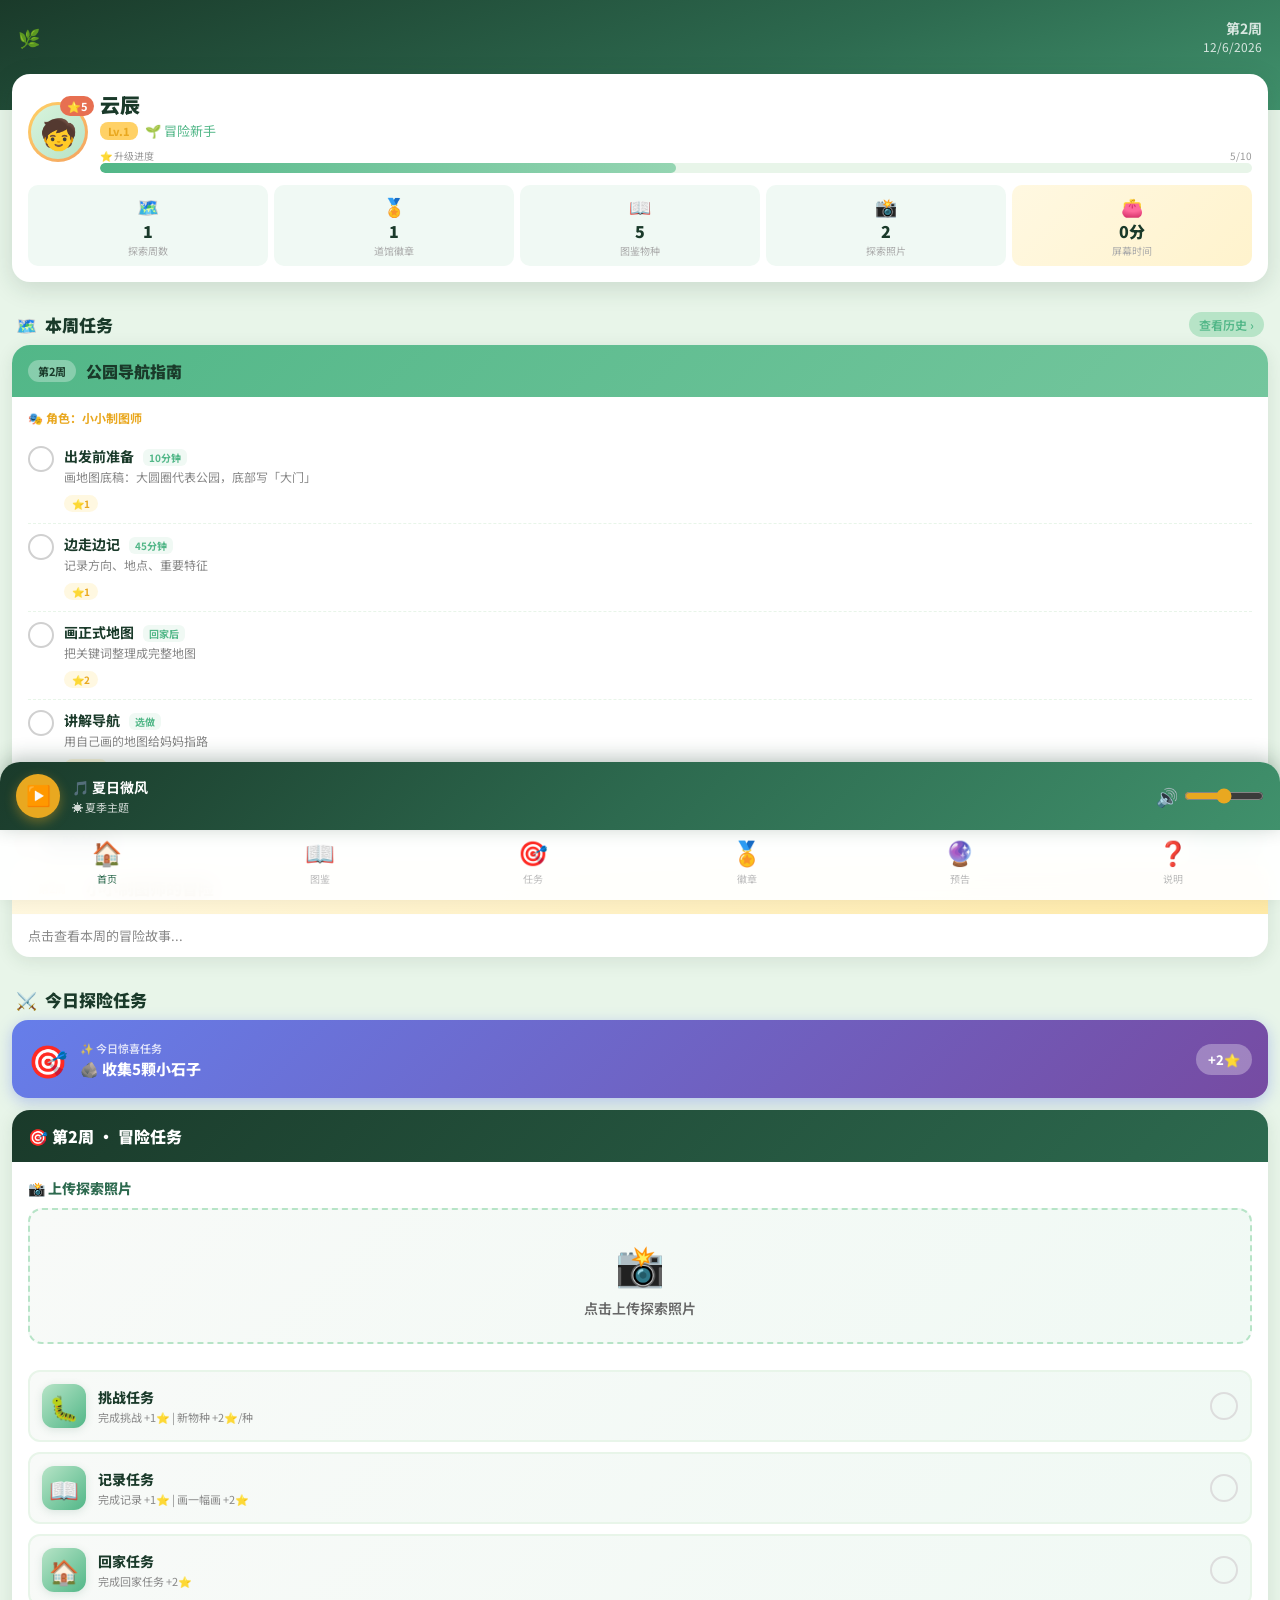
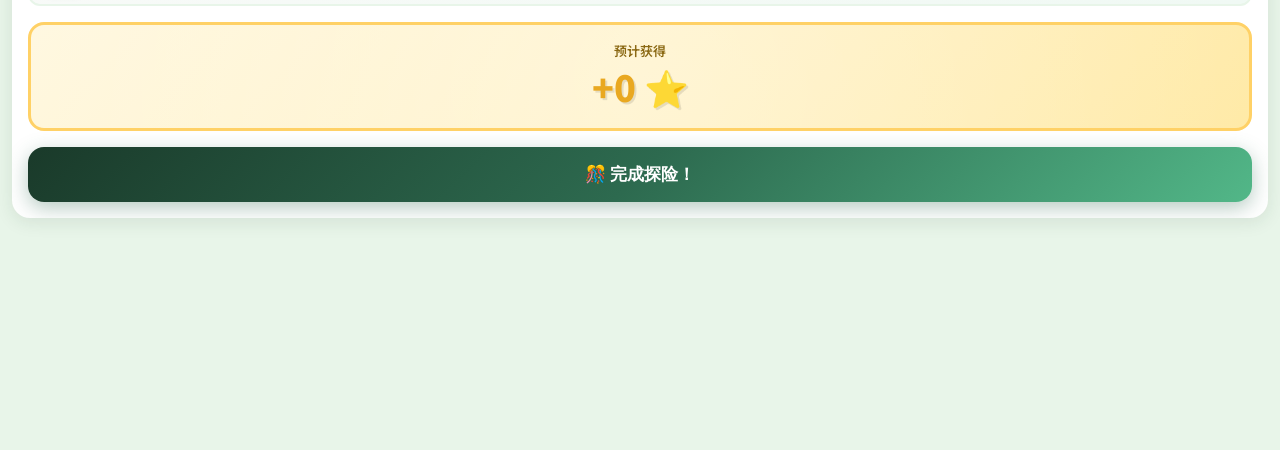
==== commit a659f41f: "🎵 修复音乐栏位置，现在显示在底部导航上方" ====
--- a/index.html
+++ b/index.html
@@ -26,16 +26,18 @@
 
     .music-bar {
       position: fixed;
-      bottom: 80px;
+      bottom: 70px;
       left: 0;
       right: 0;
       background: linear-gradient(135deg, #1a3a2a, #2d6a4f, #40916c);
-      padding: 10px 16px;
+      padding: 12px 16px;
       display: flex;
       align-items: center;
       gap: 12px;
-      z-index: 99;
+      z-index: 100;
       box-shadow: 0 -4px 20px rgba(26,58,42,0.3);
+      border-top-left-radius: 20px;
+      border-top-right-radius: 20px;
     }
     .music-btn {
       width: 44px;
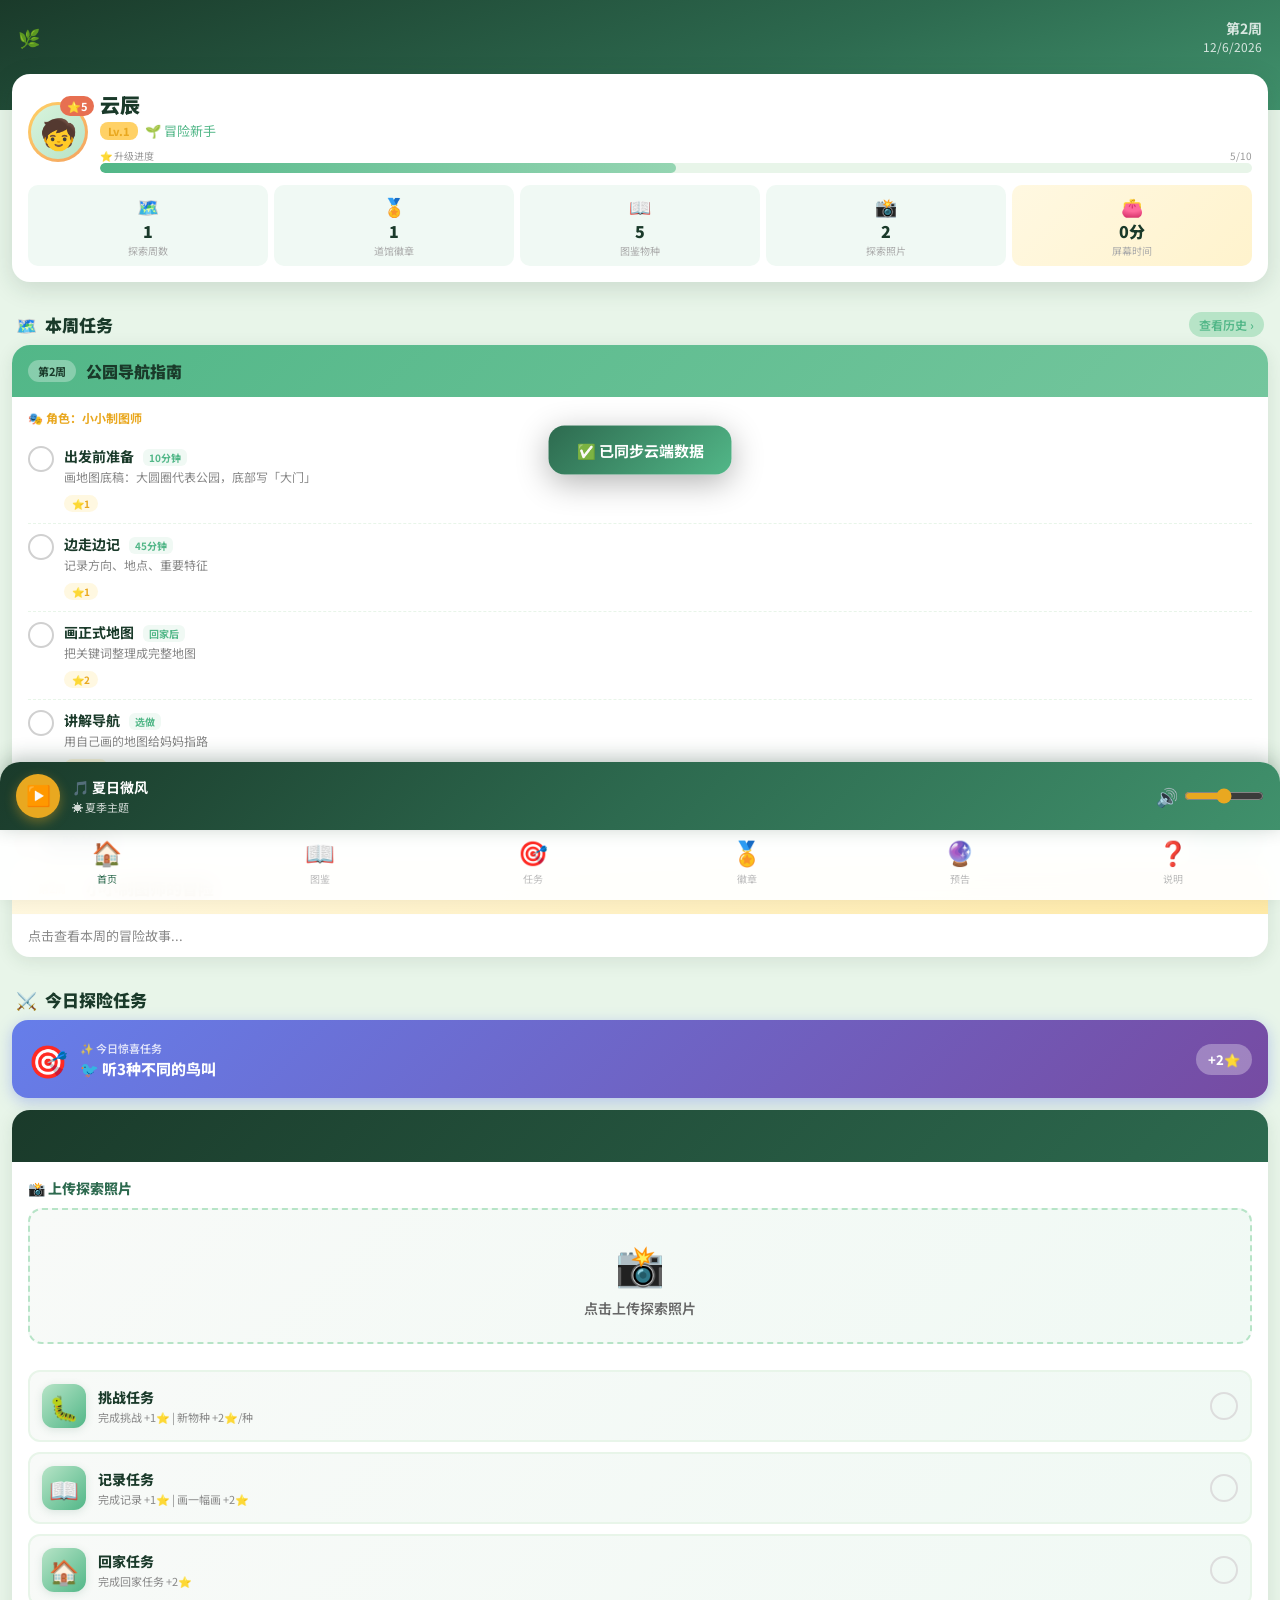
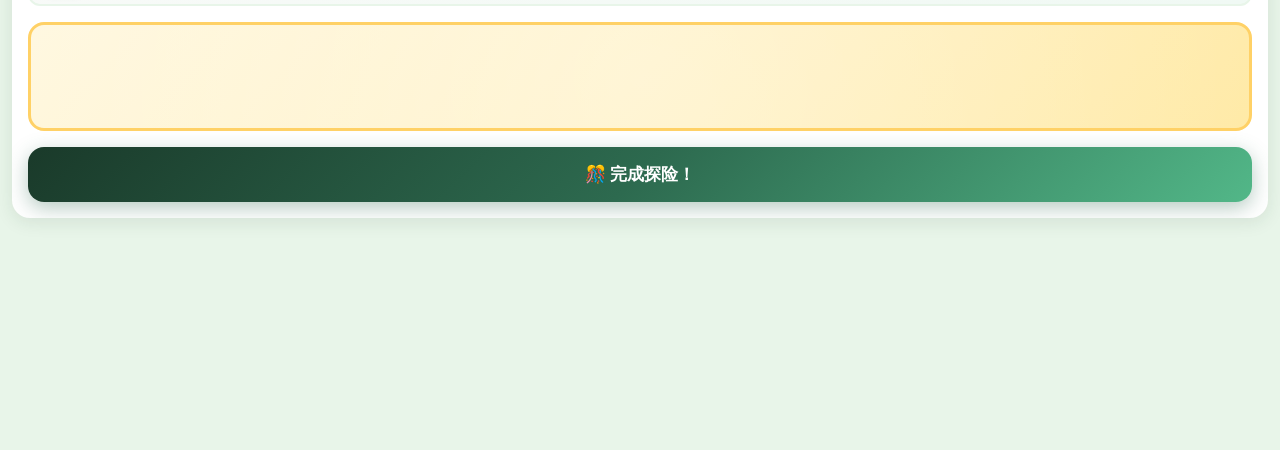
==== commit e64bf606: "🐛 修复 localStorage 容量不足问题，不存储照片数据到本地缓存" ====
--- a/index.html
+++ b/index.html
@@ -1877,7 +1877,12 @@
         if (response.ok) {
           const data = await response.json();
           state = { ...state, ...data };
-          localStorage.setItem('yunchen_data', JSON.stringify(state));
+          const dataWithoutPhotos = { ...state, photos: [] };
+          try {
+            localStorage.setItem('yunchen_data', JSON.stringify(dataWithoutPhotos));
+          } catch(e) {
+            console.log('localStorage 容量不足，跳过缓存');
+          }
           console.log('数据加载成功:', state);
           updateUI();
           initMusic();
@@ -2118,7 +2123,12 @@
 
     function saveData() {
       state.lastUpdate = new Date().toISOString();
-      localStorage.setItem('yunchen_data', JSON.stringify(state));
+      const dataWithoutPhotos = { ...state, photos: [] };
+          try {
+            localStorage.setItem('yunchen_data', JSON.stringify(dataWithoutPhotos));
+          } catch(e) {
+            console.log('localStorage 容量不足，跳过缓存');
+          }
       console.log('数据已保存');
     }
 
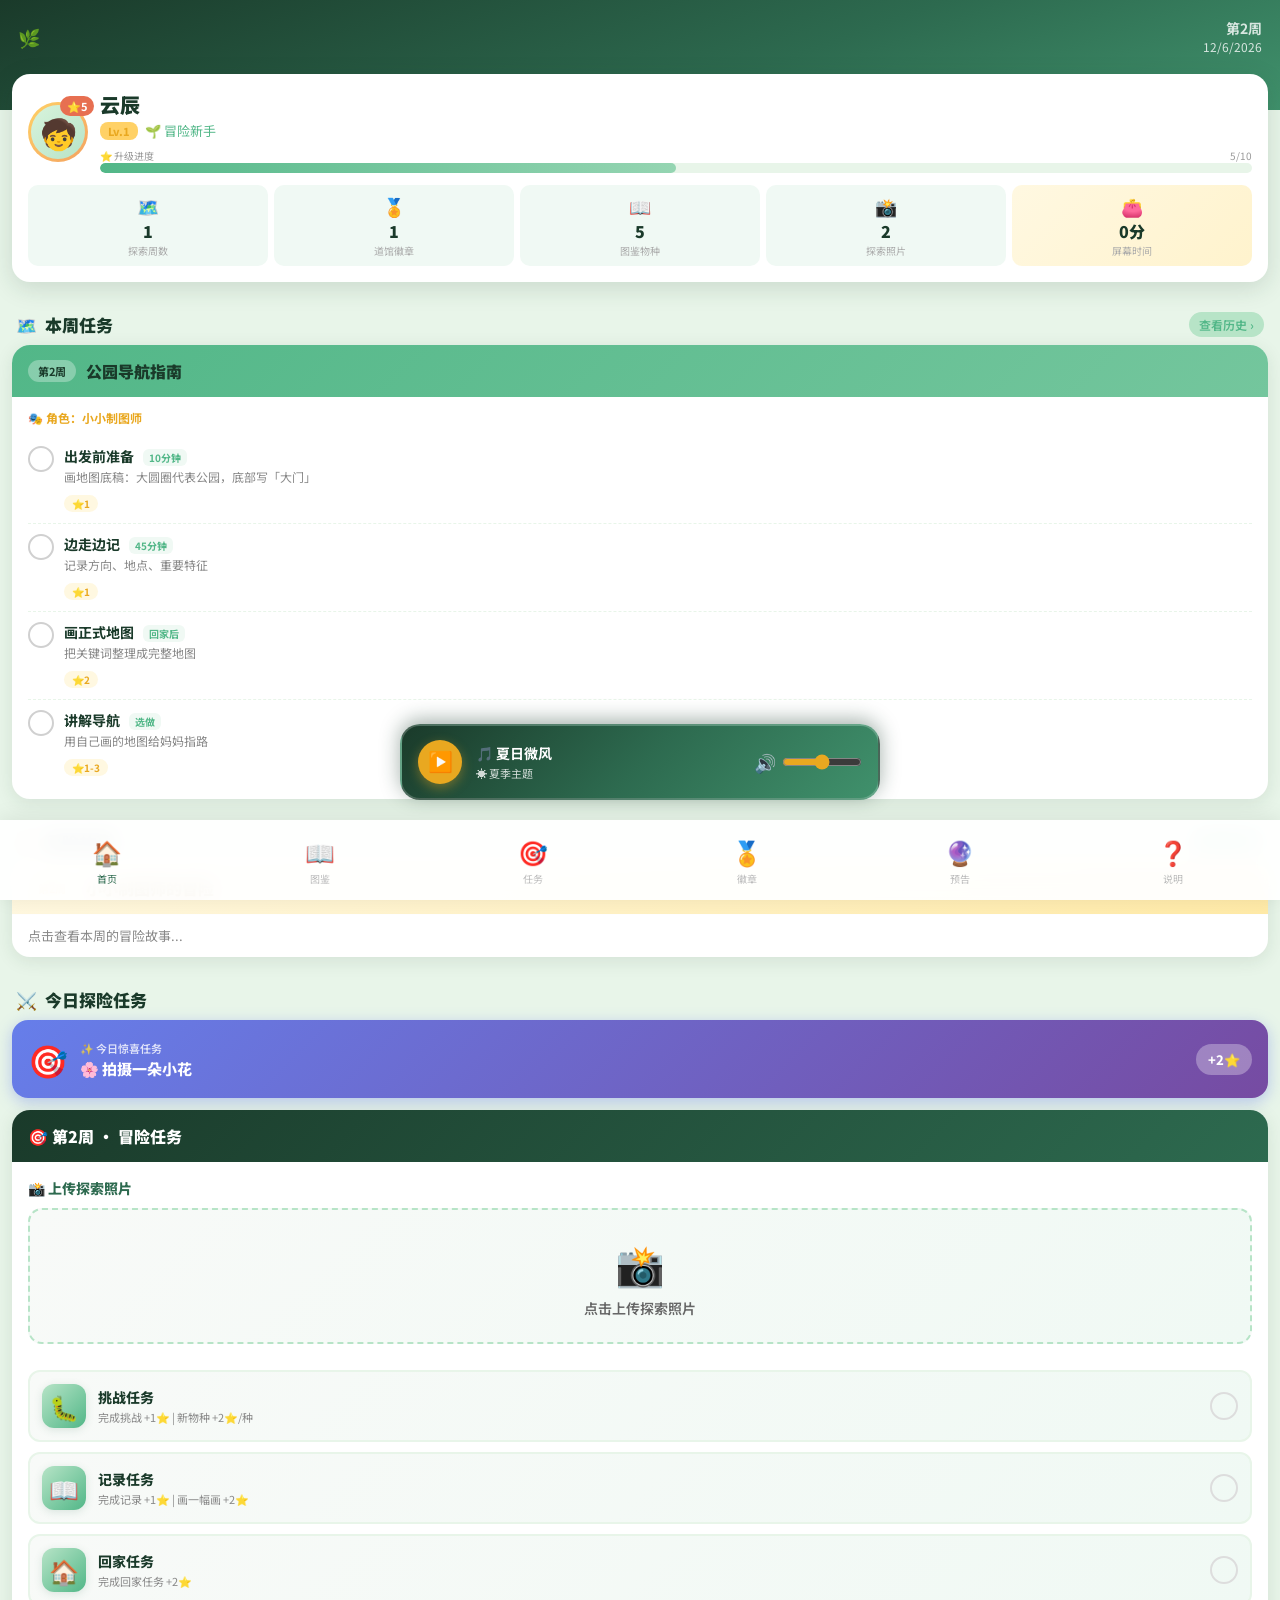
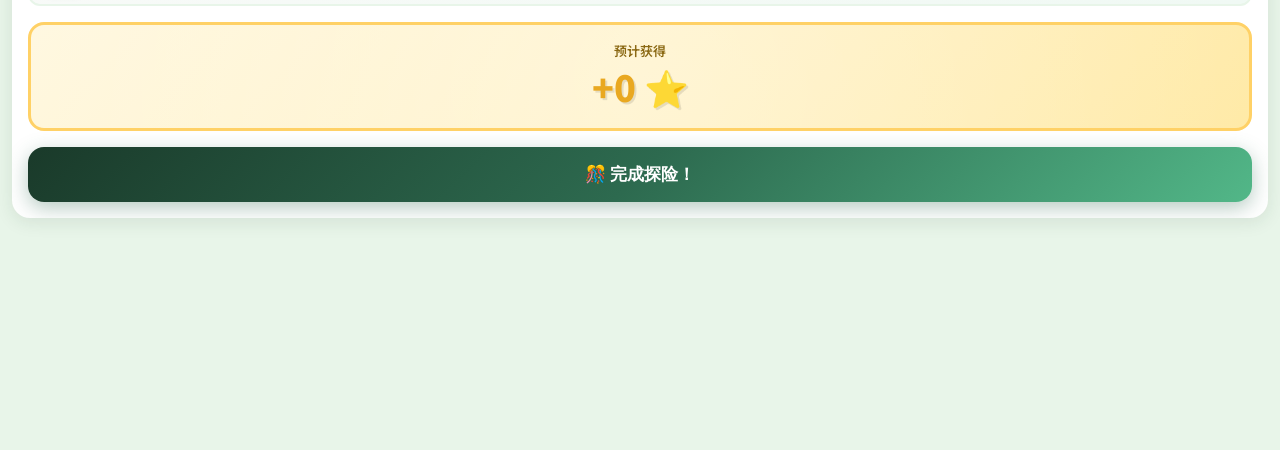
==== commit 57907554: "🎵 修复音乐栏位置，移到底部导航上方更明显的位置" ====
--- a/index.html
+++ b/index.html
@@ -26,18 +26,20 @@
 
     .music-bar {
       position: fixed;
-      bottom: 70px;
-      left: 0;
-      right: 0;
+      bottom: 100px;
+      left: 10px;
+      right: 10px;
       background: linear-gradient(135deg, #1a3a2a, #2d6a4f, #40916c);
-      padding: 12px 16px;
+      padding: 14px 16px;
       display: flex;
       align-items: center;
-      gap: 12px;
-      z-index: 100;
-      box-shadow: 0 -4px 20px rgba(26,58,42,0.3);
-      border-top-left-radius: 20px;
-      border-top-right-radius: 20px;
+      gap: 14px;
+      z-index: 999;
+      box-shadow: 0 -4px 20px rgba(26,58,42,0.4);
+      border-radius: 20px;
+      max-width: 480px;
+      margin: 0 auto;
+      border: 2px solid rgba(255,255,255,0.2);
     }
     .music-btn {
       width: 44px;
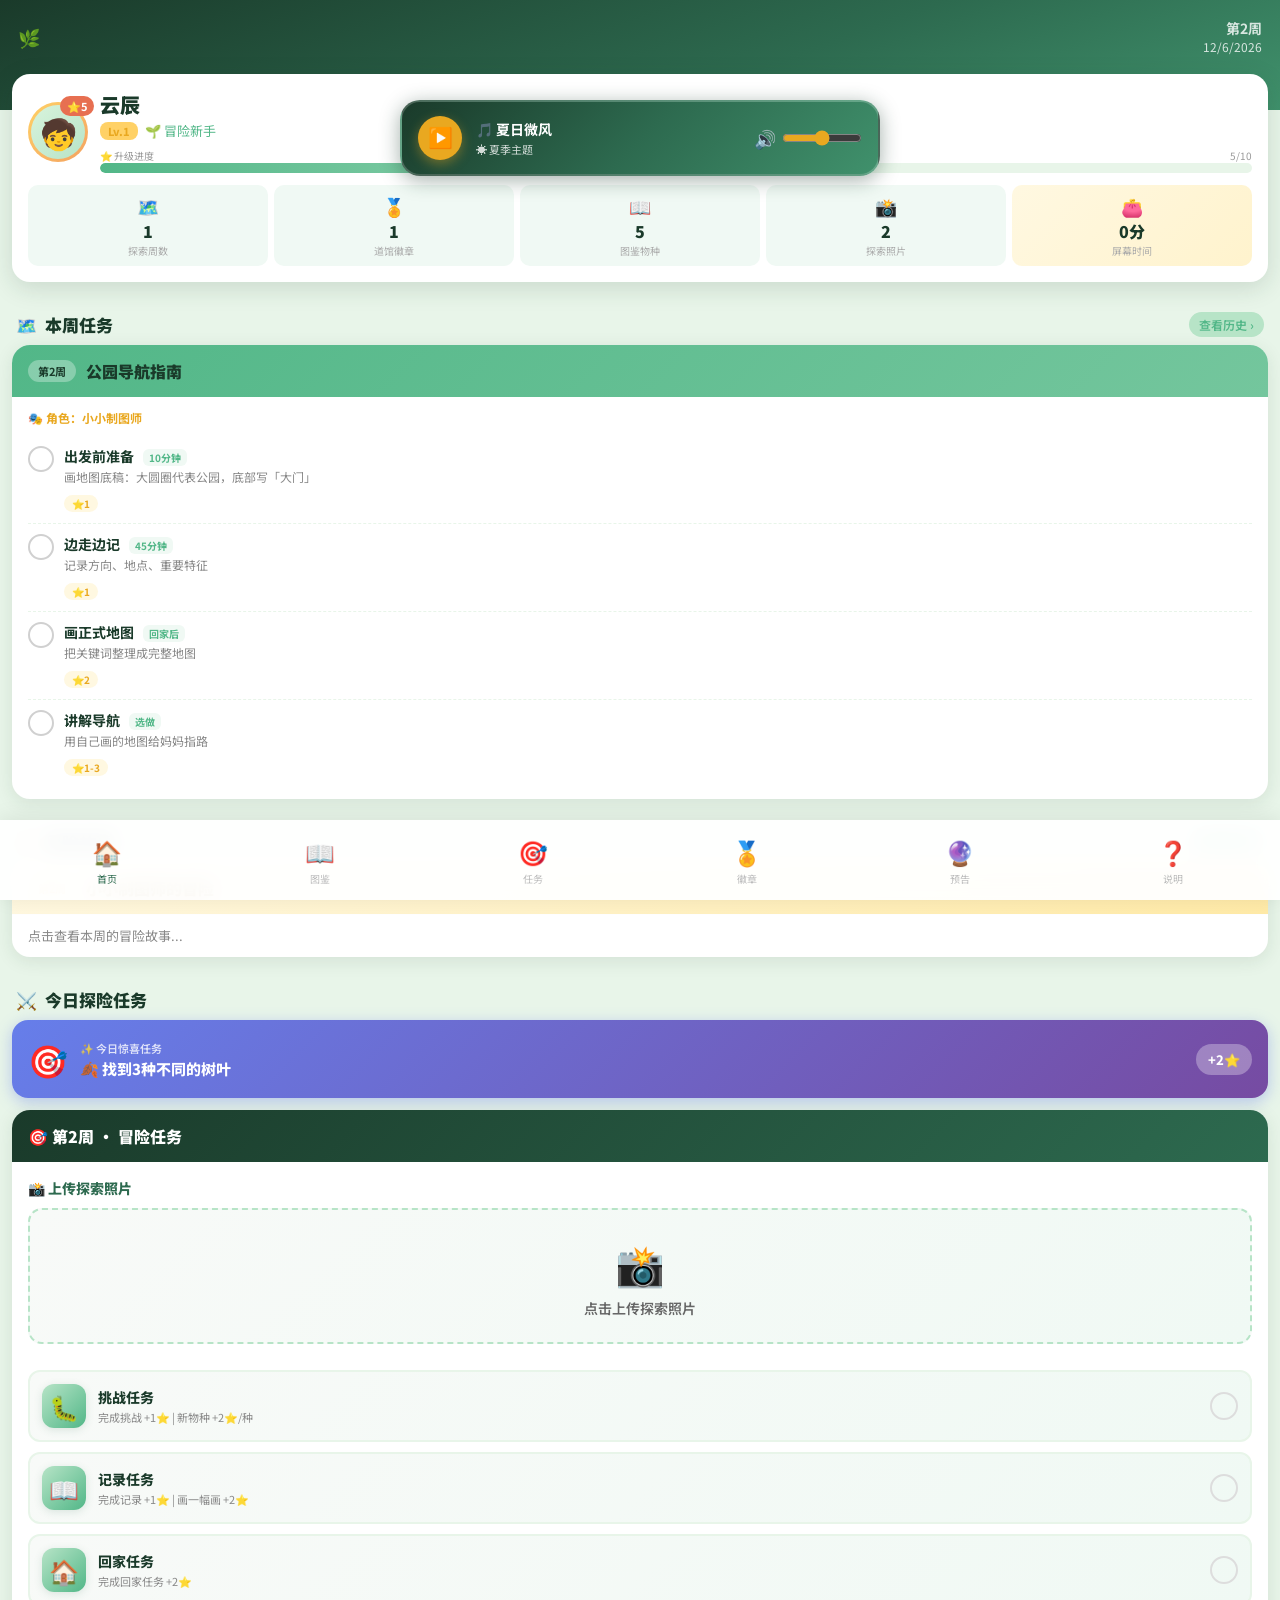
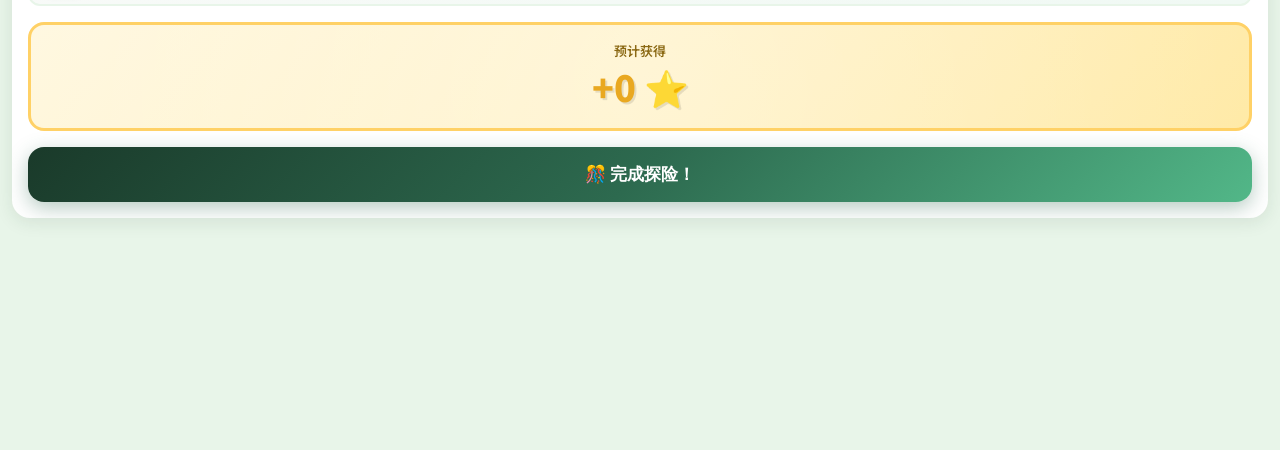
==== commit 2a9171d1: "🎵 音乐栏移到页面顶部，更容易看到" ====
--- a/index.html
+++ b/index.html
@@ -26,7 +26,7 @@
 
     .music-bar {
       position: fixed;
-      bottom: 100px;
+      top: 100px;
       left: 10px;
       right: 10px;
       background: linear-gradient(135deg, #1a3a2a, #2d6a4f, #40916c);
@@ -35,7 +35,7 @@
       align-items: center;
       gap: 14px;
       z-index: 999;
-      box-shadow: 0 -4px 20px rgba(26,58,42,0.4);
+      box-shadow: 0 4px 20px rgba(26,58,42,0.4);
       border-radius: 20px;
       max-width: 480px;
       margin: 0 auto;
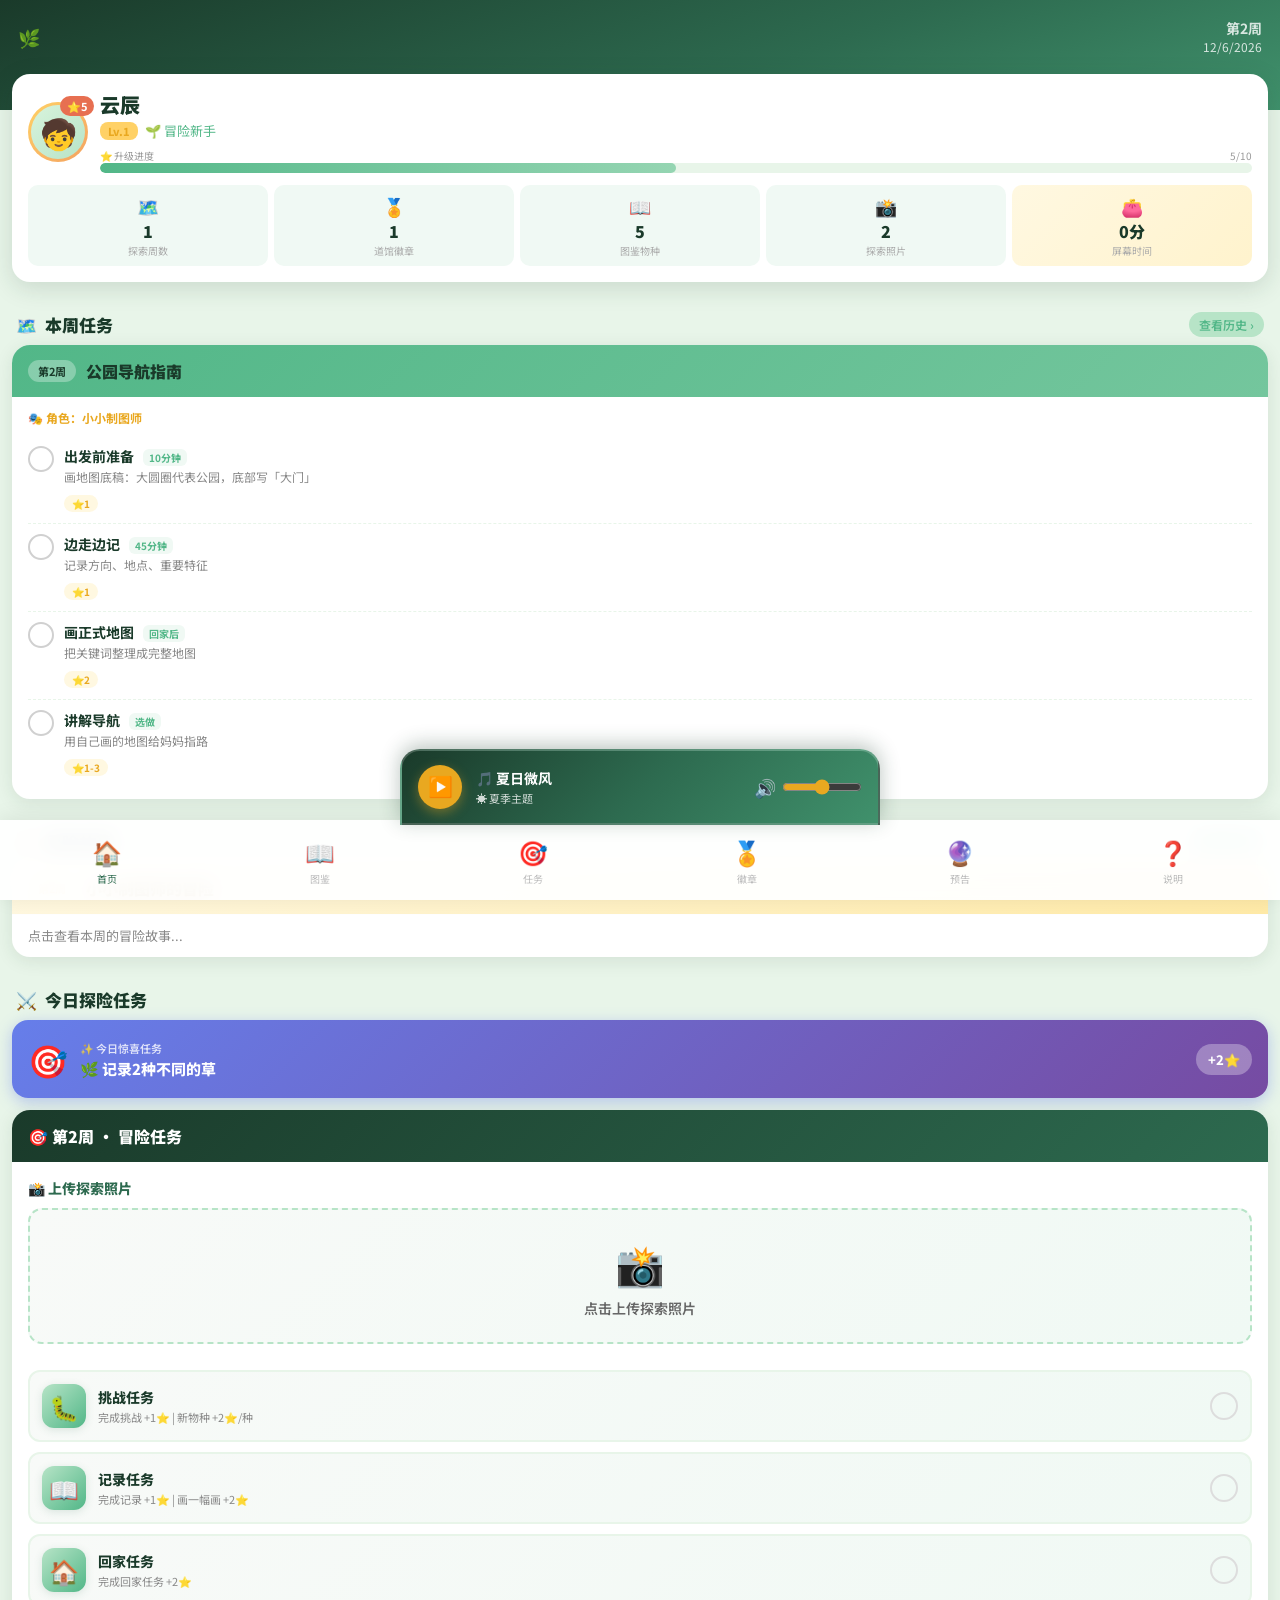
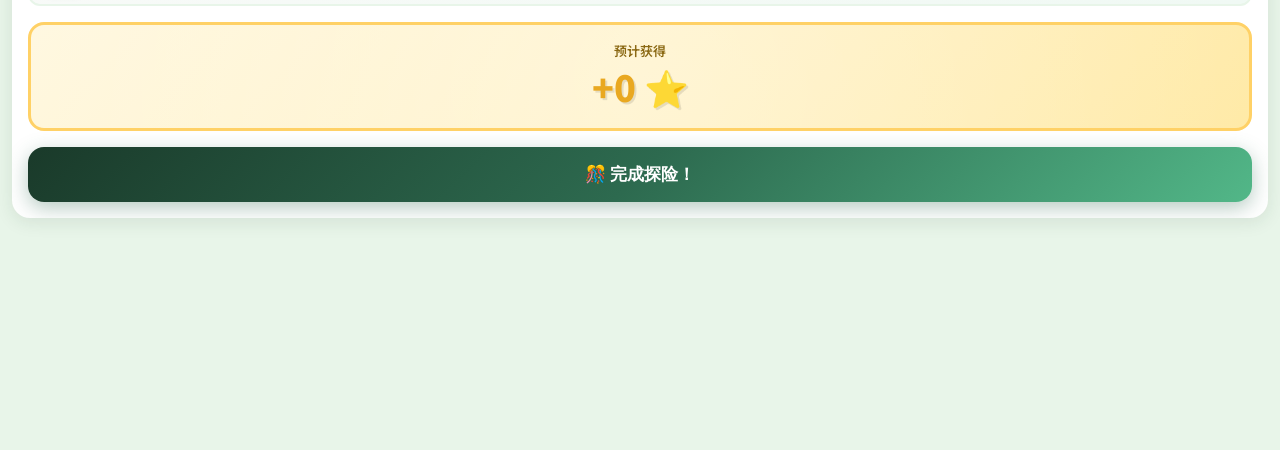
==== commit 49993e89: "🎵 音乐栏移到底部导航上方，更明显的位置" ====
--- a/index.html
+++ b/index.html
@@ -26,7 +26,7 @@
 
     .music-bar {
       position: fixed;
-      top: 100px;
+      bottom: 75px;
       left: 10px;
       right: 10px;
       background: linear-gradient(135deg, #1a3a2a, #2d6a4f, #40916c);
@@ -34,12 +34,14 @@
       display: flex;
       align-items: center;
       gap: 14px;
-      z-index: 999;
-      box-shadow: 0 4px 20px rgba(26,58,42,0.4);
+      z-index: 99;
+      box-shadow: 0 -4px 20px rgba(26,58,42,0.3);
       border-radius: 20px;
       max-width: 480px;
       margin: 0 auto;
       border: 2px solid rgba(255,255,255,0.2);
+      border-bottom-left-radius: 0;
+      border-bottom-right-radius: 0;
     }
     .music-btn {
       width: 44px;
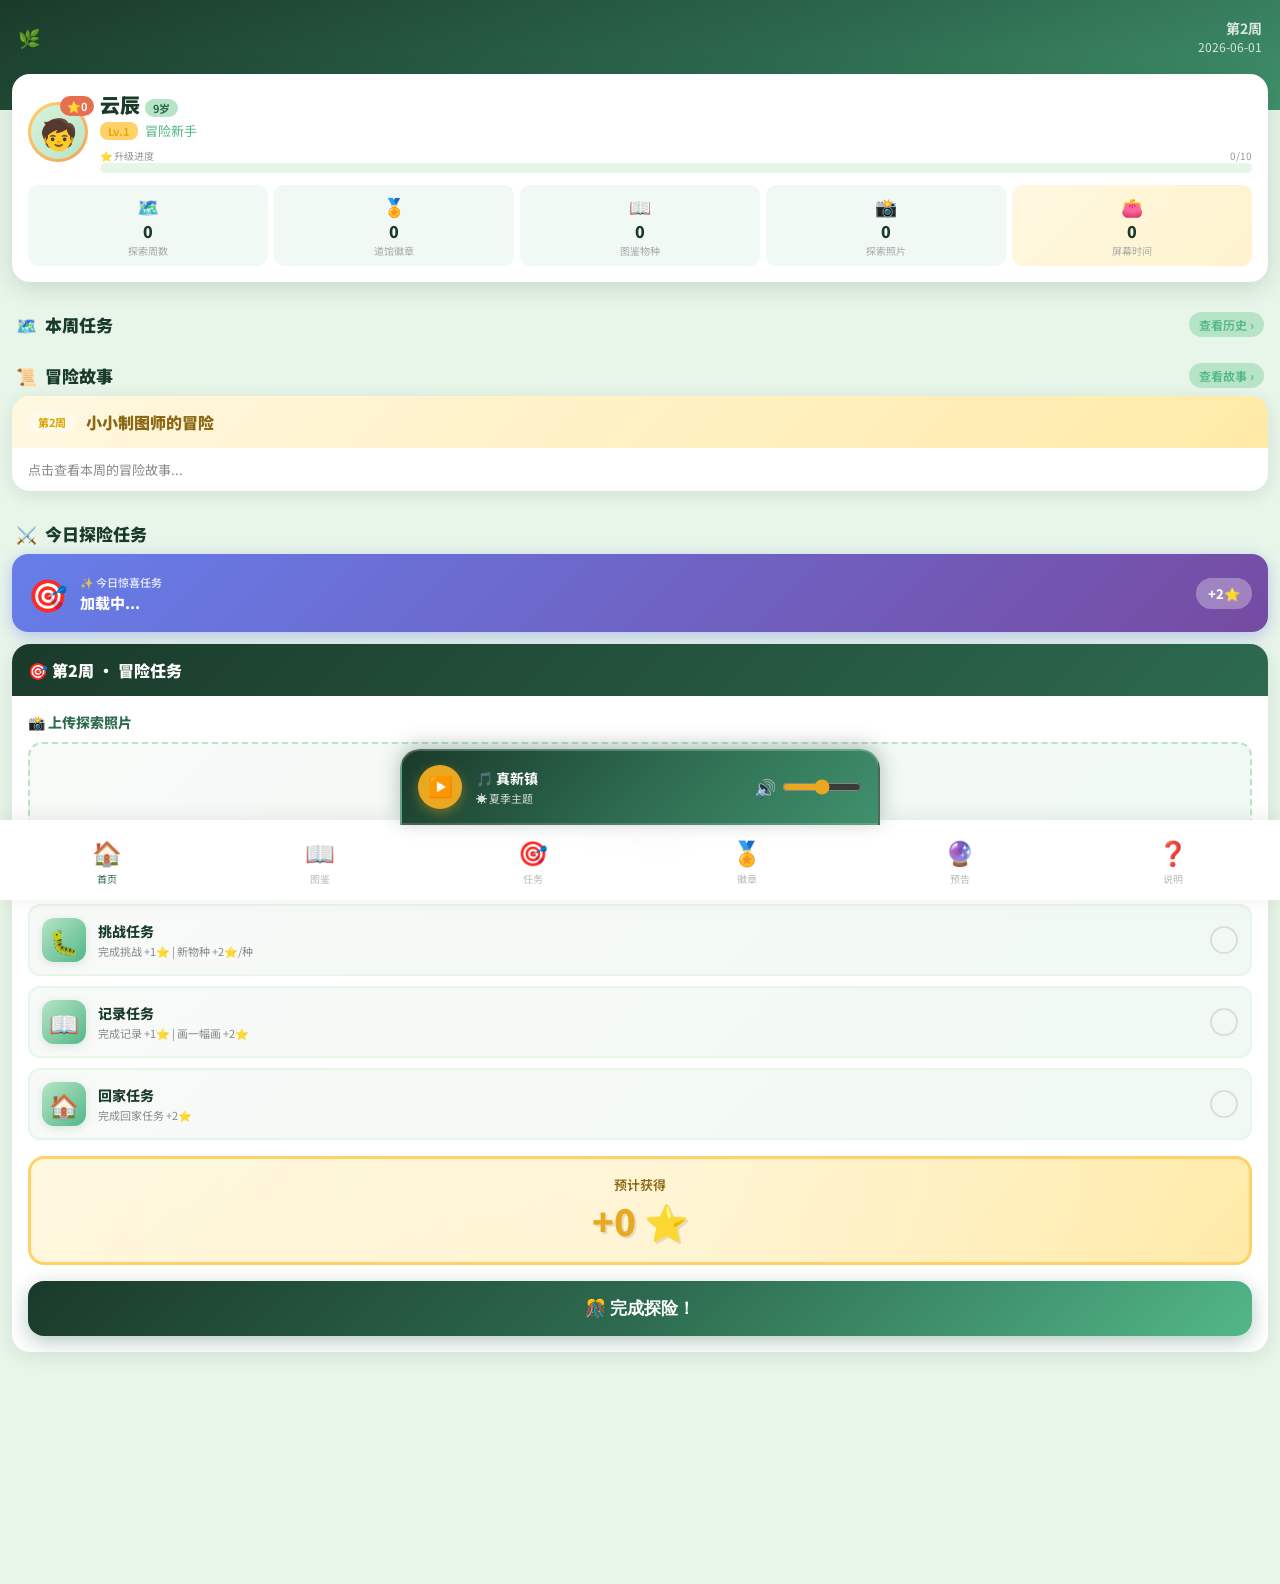
==== commit c6202da5: "📚 完成48周完整内容：任务、故事、徽章、成就" ====
--- a/index.html
+++ b/index.html
@@ -1839,7 +1839,94 @@
 
   <script>
     const API_BASE = './data.json';
-    const seasonMusic = {
+    
+    // ==================== 徽章配置 ====================
+const badgesConfig = [
+  // 夏季道馆（第1-12周获得）
+  { id: 'badge_summer_1', name: '夏日探险家', emoji: '☀️', desc: '完成夏季第1-4周任务', requirement: { type: 'weeks', value: [1,2,3,4] }, unlock: 'week4' },
+  { id: 'badge_summer_2', name: '自然观察者', emoji: '🌿', desc: '完成夏季第5-8周任务', requirement: { type: 'weeks', value: [5,6,7,8] }, unlock: 'week8' },
+  { id: 'badge_summer_3', name: '科学小达人', emoji: '🔬', desc: '完成夏季第9-11周任务', requirement: { type: 'weeks', value: [9,10,11] }, unlock: 'week11' },
+  { id: 'badge_summer_master', name: '夏日大师', emoji: '🌟', desc: '完成夏季全部12周任务，获得第1道馆徽章', requirement: { type: 'week', value: 10 }, unlock: 'week12', special: true },
+  
+  // 秋季道馆（第13-24周获得）
+  { id: 'badge_autumn_1', name: '秋叶收藏家', emoji: '🍂', desc: '完成秋季第13-16周任务', requirement: { type: 'weeks', value: [13,14,15,16] }, unlock: 'week16' },
+  { id: 'badge_autumn_2', name: '动物小专家', emoji: '🐦', desc: '完成秋季第17-20周任务', requirement: { type: 'weeks', value: [17,18,19,20] }, unlock: 'week20' },
+  { id: 'badge_autumn_3', name: '自然艺术家', emoji: '🎨', desc: '完成秋季第21-23周任务', requirement: { type: 'weeks', value: [21,22,23] }, unlock: 'week23' },
+  { id: 'badge_autumn_master', name: '秋季大师', emoji: '🌟', desc: '完成秋季全部12周任务，获得第2道馆徽章', requirement: { type: 'week', value: 24 }, unlock: 'week24', special: true },
+  
+  // 冬季道馆（第25-36周获得）
+  { id: 'badge_winter_1', name: '冬季探险家', emoji: '❄️', desc: '完成冬季第25-28周任务', requirement: { type: 'weeks', value: [25,26,27,28] }, unlock: 'week28' },
+  { id: 'badge_winter_2', name: '科学家', emoji: '🧪', desc: '完成冬季第29-32周任务', requirement: { type: 'weeks', value: [29,30,31,32] }, unlock: 'week32' },
+  { id: 'badge_winter_3', name: '生态卫士', emoji: '🌍', desc: '完成冬季第33-35周任务', requirement: { type: 'weeks', value: [33,34,35] }, unlock: 'week35' },
+  { id: 'badge_winter_master', name: '冬季大师', emoji: '🌟', desc: '完成冬季全部12周任务，获得第3道馆徽章', requirement: { type: 'week', value: 36 }, unlock: 'week36', special: true },
+  
+  // 春季道馆（第37-48周获得）
+  { id: 'badge_spring_1', name: '春天使者', emoji: '🌸', desc: '完成春季第37-40周任务', requirement: { type: 'weeks', value: [37,38,39,40] }, unlock: 'week40' },
+  { id: 'badge_spring_2', name: '创意大师', emoji: '✨', desc: '完成春季第41-44周任务', requirement: { type: 'weeks', value: [41,42,43,44] }, unlock: 'week44' },
+  { id: 'badge_spring_3', name: '知识博士', emoji: '📚', desc: '完成春季第45-47周任务', requirement: { type: 'weeks', value: [45,46,47] }, unlock: 'week47' },
+  { id: 'badge_master', name: '探险大师', emoji: '👑', desc: '完成全部48周任务，获得终极徽章', requirement: { type: 'week', value: 48 }, unlock: 'week48', special: true }
+];
+
+    // ==================== 成就配置 ====================
+const achievementsConfig = {
+  // 夏季成就（第1-12周）
+  1: { id: 'ach_summer_1', name: '第一步', emoji: '🏃', desc: '完成第一次探索', condition: { type: 'complete_week', value: 1 } },
+  2: { id: 'ach_summer_2', name: '地图绘制员', emoji: '🗺️', desc: '完成地图任务', condition: { type: 'complete_week', value: 2 } },
+  3: { id: 'ach_summer_3', name: '色彩猎人', emoji: '🎨', desc: '收集5种颜色', condition: { type: 'complete_week', value: 3 } },
+  4: { id: 'ach_summer_4', name: '顺风耳', emoji: '👂', desc: '辨别3种自然声音', condition: { type: 'complete_week', value: 4 } },
+  5: { id: 'ach_summer_5', name: '形状发现者', emoji: '🔷', desc: '找出3种形状', condition: { type: 'complete_week', value: 5 } },
+  6: { id: 'ach_summer_6', name: '植物小卫士', emoji: '🌱', desc: '认识3种植物', condition: { type: 'complete_week', value: 6 } },
+  7: { id: 'ach_summer_7', name: '天气预报员', emoji: '⛅', desc: '观察天气变化', condition: { type: 'complete_week', value: 7 } },
+  8: { id: 'ach_summer_8', name: '昆虫侦探', emoji: '🐛', desc: '观察昆虫行为', condition: { type: 'complete_week', value: 8 } },
+  9: { id: 'ach_summer_9', name: '水实验员', emoji: '💧', desc: '完成水实验', condition: { type: 'complete_week', value: 9 } },
+  10: { id: 'ach_summer_10', name: '夏日探险家', emoji: '☀️', desc: '完成第一道馆挑战', condition: { type: 'complete_week', value: 10 } },
+  11: { id: 'ach_summer_11', name: '光影魔术师', emoji: '🌟', desc: '创作光影艺术', condition: { type: 'complete_week', value: 11 } },
+  12: { id: 'ach_summer_12', name: '夏日冠军', emoji: '🏆', desc: '完成夏季全部任务', condition: { type: 'complete_weeks', value: [1,2,3,4,5,6,7,8,9,10,11,12] } },
+  
+  // 秋季成就（第13-24周）
+  13: { id: 'ach_autumn_1', name: '秋叶收藏家', emoji: '🍂', desc: '收集5种树叶', condition: { type: 'complete_week', value: 13 } },
+  14: { id: 'ach_autumn_2', name: '鸟类学家', emoji: '🐦', desc: '观察3种鸟类', condition: { type: 'complete_week', value: 14 } },
+  15: { id: 'ach_autumn_3', name: '种子守护者', emoji: '🌰', desc: '种下种子', condition: { type: 'complete_week', value: 15 } },
+  16: { id: 'ach_autumn_4', name: '气味猎人', emoji: '👃', desc: '发现3种气味', condition: { type: 'complete_week', value: 16 } },
+  17: { id: 'ach_autumn_5', name: '土壤科学家', emoji: '🪨', desc: '完成土壤实验', condition: { type: 'complete_week', value: 17 } },
+  18: { id: 'ach_autumn_6', name: '真菌探索家', emoji: '🍄', desc: '观察真菌', condition: { type: 'complete_week', value: 18 } },
+  19: { id: 'ach_autumn_7', name: '自然艺术家', emoji: '🧶', desc: '创作自然手工', condition: { type: 'complete_week', value: 19 } },
+  20: { id: 'ach_autumn_8', name: '蛛网专家', emoji: '🕸️', desc: '观察蜘蛛网', condition: { type: 'complete_week', value: 20 } },
+  21: { id: 'ach_autumn_9', name: '音乐家', emoji: '🎵', desc: '演奏自然音乐', condition: { type: 'complete_week', value: 21 } },
+  22: { id: 'ach_autumn_10', name: '气象学家', emoji: '📊', desc: '记录一周天气', condition: { type: 'complete_week', value: 22 } },
+  23: { id: 'ach_autumn_11', name: '动物追踪者', emoji: '🐿️', desc: '观察松鼠', condition: { type: 'complete_week', value: 23 } },
+  24: { id: 'ach_autumn_12', name: '秋季冠军', emoji: '🍁', desc: '完成秋季全部任务', condition: { type: 'complete_weeks', value: [13,14,15,16,17,18,19,20,21,22,23,24] } },
+  
+  // 冬季成就（第25-36周）
+  25: { id: 'ach_winter_1', name: '树木医生', emoji: '🌲', desc: '认识3种树木', condition: { type: 'complete_week', value: 25 } },
+  26: { id: 'ach_winter_2', name: '足迹侦探', emoji: '🦶', desc: '发现动物脚印', condition: { type: 'complete_week', value: 26 } },
+  27: { id: 'ach_winter_3', name: '冰晶探索家', emoji: '❄️', desc: '观察冰的变化', condition: { type: 'complete_week', value: 27 } },
+  28: { id: 'ach_winter_4', name: '鸟类守护者', emoji: '🕊️', desc: '观察留鸟', condition: { type: 'complete_week', value: 28 } },
+  29: { id: 'ach_winter_5', name: '种子收藏家', emoji: '🌱', desc: '收集种子', condition: { type: 'complete_week', value: 29 } },
+  30: { id: 'ach_winter_6', name: '温度管家', emoji: '🌡️', desc: '测量温度变化', condition: { type: 'complete_week', value: 30 } },
+  31: { id: 'ach_winter_7', name: '风能探索家', emoji: '🌬️', desc: '观察风的力量', condition: { type: 'complete_week', value: 31 } },
+  32: { id: 'ach_winter_8', name: '岩石猎人', emoji: '💎', desc: '收集石头', condition: { type: 'complete_week', value: 32 } },
+  33: { id: 'ach_winter_9', name: '微观探险家', emoji: '🔬', desc: '使用放大镜', condition: { type: 'complete_week', value: 33 } },
+  34: { id: 'ach_winter_10', name: '生态调查员', emoji: '🌍', desc: '了解生态系统', condition: { type: 'complete_week', value: 34 } },
+  35: { id: 'ach_winter_11', name: '环保卫士', emoji: '🛡️', desc: '保护自然环境', condition: { type: 'complete_week', value: 35 } },
+  36: { id: 'ach_winter_12', name: '冬季冠军', emoji: '🏔️', desc: '完成冬季全部任务', condition: { type: 'complete_weeks', value: [25,26,27,28,29,30,31,32,33,34,35,36] } },
+  
+  // 春季成就（第37-48周）
+  37: { id: 'ach_spring_1', name: '春天使者', emoji: '🌸', desc: '发现春天迹象', condition: { type: 'complete_week', value: 37 } },
+  38: { id: 'ach_spring_2', name: '花朵专家', emoji: '🌺', desc: '认识5种花', condition: { type: 'complete_week', value: 38 } },
+  39: { id: 'ach_spring_3', name: '授粉卫士', emoji: '🐝', desc: '观察蜜蜂蝴蝶', condition: { type: 'complete_week', value: 39 } },
+  40: { id: 'ach_spring_4', name: '小领队', emoji: '👑', desc: '带领家人探索', condition: { type: 'complete_week', value: 40 } },
+  41: { id: 'ach_spring_5', name: '自然作家', emoji: '✍️', desc: '写自然故事', condition: { type: 'complete_week', value: 41 } },
+  42: { id: 'ach_spring_6', name: '小摄影师', emoji: '📷', desc: '拍摄自然照片', condition: { type: 'complete_week', value: 42 } },
+  43: { id: 'ach_spring_7', name: '知识博士', emoji: '📚', desc: '整合所学知识', condition: { type: 'complete_week', value: 43 } },
+  44: { id: 'ach_spring_8', name: '艺术大师', emoji: '🎨', desc: '创作自然艺术', condition: { type: 'complete_week', value: 44 } },
+  45: { id: 'ach_spring_9', name: '科学家', emoji: '🔬', desc: '完成科学实验', condition: { type: 'complete_week', value: 45 } },
+  46: { id: 'ach_spring_10', name: '准大师', emoji: '🎓', desc: '准备毕业', condition: { type: 'complete_week', value: 46 } },
+  47: { id: 'ach_spring_11', name: '挑战者', emoji: '⚔️', desc: '通过最终挑战', condition: { type: 'complete_week', value: 47 } },
+  48: { id: 'ach_spring_12', name: '探险大师', emoji: '👑', desc: '完成全部48周任务', condition: { type: 'complete_week', value: 48 } }
+};
+
+const seasonMusic = {
       summer: { name: '🎵 夏日微风', emoji: '☀️', label: '夏季主题' },
       autumn: { name: '🎵 金黄落叶', emoji: '🍂', label: '秋季主题' },
       winter: { name: '🎵 雪花飘落', emoji: '❄️', label: '冬季主题' },
@@ -1852,19 +1939,498 @@
     let currentNoteIndex = 0;
     let musicTimer;
     let currentSeason = 'summer';
+    
     const tasksConfig = {
-      1: { name: '小小探索家', role: '🎭 角色：小小探索家', steps: [
+      // ==================== 夏季篇（第1-12周）- 基础技能修炼 ====================
+      1: { season: 'summer', name: '小小探索家', role: '🎭 角色：见习探险家', theme: '🌞 夏日冒险开始', steps: [
         { id: 'step1', title: '准备出发', time: '10分钟', desc: '带上小本子和笔，准备记录发现', reward: '⭐1' },
         { id: 'step2', title: '公园探索', time: '45分钟', desc: '在公园里走走看看，注意观察周围', reward: '⭐2' },
         { id: 'step3', title: '记录发现', time: '回家后', desc: '把看到的东西画下来或写下来', reward: '⭐2' }
       ]},
-      2: { name: '公园导航指南', role: '🎭 角色：小小制图师', steps: [
+      2: { season: 'summer', name: '公园导航指南', role: '🎭 角色：小小制图师', theme: '🗺️ 绘制你的地图', steps: [
         { id: 'step1', title: '出发前准备', time: '10分钟', desc: '画地图底稿：大圆圈代表公园，底部写「大门」', reward: '⭐1' },
         { id: 'step2', title: '边走边记', time: '45分钟', desc: '记录方向、地点、重要特征', reward: '⭐1' },
         { id: 'step3', title: '画正式地图', time: '回家后', desc: '把关键词整理成完整地图', reward: '⭐2' },
         { id: 'step4', title: '讲解导航', time: '选做', desc: '用自己画的地图给妈妈指路', reward: '⭐1-3' }
+      ]},
+      3: { season: 'summer', name: '色彩猎人', role: '🎭 角色：色彩收集者', theme: '🎨 大自然的调色盘', steps: [
+        { id: 'step1', title: '制定色彩任务', time: '10分钟', desc: '准备好色笔或蜡笔', reward: '⭐1' },
+        { id: 'step2', title: '寻找色彩', time: '40分钟', desc: '找出至少5种不同颜色的植物或花朵', reward: '⭐2' },
+        { id: 'step3', title: '记录色彩', time: '回家后', desc: '把找到的颜色画在纸上', reward: '⭐2' }
+      ]},
+      4: { season: 'summer', name: '声音侦探', role: '🎭 角色：声音猎人', theme: '🔊 听，大自然在说话', steps: [
+        { id: 'step1', title: '声音任务卡', time: '10分钟', desc: '制作一个声音记录表', reward: '⭐1' },
+        { id: 'step2', title: '聆听自然', time: '30分钟', desc: '闭上眼睛，记录听到的3种不同声音', reward: '⭐2' },
+        { id: 'step3', title: '声音地图', time: '回家后', desc: '画出声音的位置和来源', reward: '⭐2' }
+      ]},
+      5: { season: 'summer', name: '形状大师', role: '🎭 角色：几何发现者', theme: '🔷 发现形状的世界', steps: [
+        { id: 'step1', title: '形状任务', time: '10分钟', desc: '找出圆形、方形、三角形的自然物', reward: '⭐1' },
+        { id: 'step2', title: '自然探索', time: '40分钟', desc: '在公园里寻找各种形状', reward: '⭐2' },
+        { id: 'step3', title: '形状拼图', time: '回家后', desc: '用找到的东西拼出一个图案', reward: '⭐2' }
+      ]},
+      6: { season: 'summer', name: '植物日记', role: '🎭 角色：植物小卫士', theme: '🌿 认识植物朋友', steps: [
+        { id: 'step1', title: '准备工具', time: '10分钟', desc: '带上放大镜和本子', reward: '⭐1' },
+        { id: 'step2', title: '观察植物', time: '40分钟', desc: '仔细观察3种不同的植物', reward: '⭐2' },
+        { id: 'step3', title: '植物档案', time: '回家后', desc: '画下植物的样子，记录特点', reward: '⭐2' }
+      ]},
+      7: { season: 'summer', name: '天气观测员', role: '🎭 角色：天气小主播', theme: '⛅ 云朵预报员', steps: [
+        { id: 'step1', title: '观察天空', time: '15分钟', desc: '看看云朵像什么动物或东西', reward: '⭐1' },
+        { id: 'step2', title: '记录天气', time: '10分钟', desc: '记录今天的温度、天气和感受', reward: '⭐1' },
+        { id: 'step3', title: '天气预报', time: '回家后', desc: '画出明天的天气预报', reward: '⭐3' }
+      ]},
+      8: { season: 'summer', name: '昆虫世界', role: '🎭 角色：昆虫小侦探', theme: '🐞 蚂蚁的王国', steps: [
+        { id: 'step1', title: '寻找昆虫', time: '35分钟', desc: '找一找蚂蚁、蝴蝶或其他昆虫', reward: '⭐2' },
+        { id: 'step2', title: '观察记录', time: '20分钟', desc: '仔细观察它们的样子和行为', reward: '⭐2' },
+        { id: 'step3', title: '昆虫故事', time: '回家后', desc: '写一个小昆虫的故事', reward: '⭐1' }
+      ]},
+      9: { season: 'summer', name: '水的神奇', role: '🎭 角色：水实验员', theme: '💧 水的魔法', steps: [
+        { id: 'step1', title: '水观察', time: '20分钟', desc: '观察公园里的水池或喷泉', reward: '⭐1' },
+        { id: 'step2', title: '水实验', time: '30分钟', desc: '把树叶放在水里观察变化', reward: '⭐2' },
+        { id: 'step3', title: '实验报告', time: '回家后', desc: '画出实验过程和结果', reward: '⭐2' }
+      ]},
+      10: { season: 'summer', name: '夏日大挑战', role: '🎭 角色：探险家', theme: '🏆 第一道馆挑战', steps: [
+        { id: 'step1', title: '综合任务', time: '40分钟', desc: '完成所有之前学到的技能', reward: '⭐3' },
+        { id: 'step2', title: '创意展示', time: '30分钟', desc: '用喜欢的方式展示一周的发现', reward: '⭐2' },
+        { id: 'step3', title: '获得徽章', time: '回家后', desc: '获得「夏日探险家」徽章', reward: '🏅1' }
+      ]},
+      11: { season: 'summer', name: '光影游戏', role: '🎭 角色：光影魔术师', theme: '🌟 光与影的舞蹈', steps: [
+        { id: 'step1', title: '寻找影子', time: '30分钟', desc: '找出不同物体的影子', reward: '⭐2' },
+        { id: 'step2', title: '影子变化', time: '20分钟', desc: '观察影子随时间的变化', reward: '⭐2' },
+        { id: 'step3', title: '光影画', time: '回家后', desc: '用手影表演一个故事', reward: '⭐1' }
+      ]},
+      12: { season: 'summer', name: '夏日庆典', role: '🎭 角色：冒险家', theme: '🎉 夏日回忆册', steps: [
+        { id: 'step1', title: '整理作品', time: '30分钟', desc: '把所有作品整理好', reward: '⭐2' },
+        { id: 'step2', title: '制作回忆册', time: '回家后', desc: '把一周最好的发现做成小册子', reward: '⭐3' },
+        { id: 'step3', title: '分享故事', time: '选做', desc: '给家人讲讲夏日的冒险故事', reward: '⭐1-2' }
+      ]},
+
+      // ==================== 秋季篇（第13-24周）- 进阶技能修炼 ====================
+      13: { season: 'autumn', name: '叶子收集家', role: '🎭 角色：秋叶收藏家', theme: '🍂 秋天的信', steps: [
+        { id: 'step1', title: '收集叶子', time: '30分钟', desc: '收集5种不同形状的叶子', reward: '⭐2' },
+        { id: 'step2', title: '观察记录', time: '20分钟', desc: '观察叶子的颜色、形状、纹路', reward: '⭐1' },
+        { id: 'step3', title: '叶子画', time: '回家后', desc: '用叶子拼成一幅画', reward: '⭐2' }
+      ]},
+      14: { season: 'autumn', name: '鸟类观察员', role: '🎭 角色：小小鸟类学家', theme: '🐦 天空的使者', steps: [
+        { id: 'step1', title: '准备观察', time: '10分钟', desc: '带上望远镜或用手机拍照', reward: '⭐1' },
+        { id: 'step2', title: '寻找鸟类', time: '40分钟', desc: '观察并记录看到的鸟类', reward: '⭐2' },
+        { id: 'step3', title: '鸟类档案', time: '回家后', desc: '画出看到的鸟类', reward: '⭐2' }
+      ]},
+      15: { season: 'autumn', name: '果实猎人', role: '🎭 角色：自然寻宝者', theme: '🌰 种子的旅行', steps: [
+        { id: 'step1', title: '寻找果实', time: '35分钟', desc: '找出树上的果实或地上的种子', reward: '⭐2' },
+        { id: 'step2', title: '观察种子', time: '20分钟', desc: '观察种子的形状和传播方式', reward: '⭐1' },
+        { id: 'step3', title: '种子实验', time: '回家后', desc: '种下一颗种子，观察发芽', reward: '⭐2' }
+      ]},
+      16: { season: 'autumn', name: '气味侦探', role: '🎭 角色：香味探索者', theme: '🌸 闻闻大自然', steps: [
+        { id: 'step1', title: '嗅觉任务', time: '30分钟', desc: '寻找有香味的东西', reward: '⭐2' },
+        { id: 'step2', title: '记录气味', time: '20分钟', desc: '描述你闻到的味道', reward: '⭐1' },
+        { id: 'step3', title: '气味地图', time: '回家后', desc: '画出不同气味的来源位置', reward: '⭐2' }
+      ]},
+      17: { season: 'autumn', name: '土壤科学家', role: '🎭 角色：小小地质学家', theme: '🪨 土壤的秘密', steps: [
+        { id: 'step1', title: '观察土壤', time: '20分钟', desc: '看看土壤的颜色和质地', reward: '⭐1' },
+        { id: 'step2', title: '土壤实验', time: '30分钟', desc: '把土加水搅拌，观察分层', reward: '⭐2' },
+        { id: 'step3', title: '实验报告', time: '回家后', desc: '记录土壤实验的发现', reward: '⭐2' }
+      ]},
+      18: { season: 'autumn', name: '真菌探索', role: '🎭 角色：蘑菇小侦探', theme: '🍄 地下的网络', steps: [
+        { id: 'step1', title: '寻找真菌', time: '30分钟', desc: '在阴凉处找找蘑菇或霉菌', reward: '⭐2' },
+        { id: 'step2', title: '安全观察', time: '20分钟', desc: '只观察不触摸，画下样子', reward: '⭐1' },
+        { id: 'step3', title: '真菌知识', time: '回家后', desc: '学习真菌的有趣知识', reward: '⭐2' }
+      ]},
+      19: { season: 'autumn', name: '自然编织', role: '🎭 角色：自然艺术家', theme: '🧶 大自然的礼物', steps: [
+        { id: 'step1', title: '收集材料', time: '25分钟', desc: '收集树叶、树枝、小果子', reward: '⭐1' },
+        { id: 'step2', title: '创意编织', time: '35分钟', desc: '用自然物做一个小手工', reward: '⭐3' }
+      ]},
+      20: { season: 'autumn', name: '蜘蛛网观察', role: '🎭 角色：蛛网小专家', theme: '🕸️ 自然的杰作', steps: [
+        { id: 'step1', title: '寻找蜘蛛网', time: '30分钟', desc: '找找看蜘蛛网在哪里', reward: '⭐2' },
+        { id: 'step2', title: '观察网的结构', time: '25分钟', desc: '仔细观察蜘蛛网的设计', reward: '⭐2' },
+        { id: 'step3', title: '画蜘蛛网', time: '回家后', desc: '画出你看到的蜘蛛网', reward: '⭐1' }
+      ]},
+      21: { season: 'autumn', name: '自然音乐家', role: '🎭 角色：声音创作者', theme: '🎵 落叶交响曲', steps: [
+        { id: 'step1', title: '收集材料', time: '20分钟', desc: '收集能发出声音的自然物', reward: '⭐1' },
+        { id: 'step2', title: '创作音乐', time: '40分钟', desc: '用自然物创作一首小曲子', reward: '⭐3' }
+      ]},
+      22: { season: 'autumn', name: '天气记录员', role: '🎭 角色：气象小博士', theme: '🌧️ 天气预报员', steps: [
+        { id: 'step1', title: '每日观察', time: '每天5分钟', desc: '记录一周的天气变化', reward: '⭐2' },
+        { id: 'step2', title: '制作图表', time: '回家后', desc: '把一周天气画成图表', reward: '⭐2' },
+        { id: 'step3', title: '预测练习', time: '选做', desc: '试着预测下周的天气', reward: '⭐1-2' }
+      ]},
+      23: { season: 'autumn', name: '松鼠朋友', role: '🎭 角色：动物小使者', theme: '🐿️ 储粮的小能手', steps: [
+        { id: 'step1', title: '寻找松鼠', time: '35分钟', desc: '找找松鼠的家和储藏的食物', reward: '⭐2' },
+        { id: 'step2', title: '观察行为', time: '25分钟', desc: '观察松鼠是怎么找食物的', reward: '⭐2' },
+        { id: 'step3', title: '松鼠日记', time: '回家后', desc: '写一篇松鼠观察日记', reward: '⭐1' }
+      ]},
+      24: { season: 'autumn', name: '秋季大挑战', role: '🎭 角色：探险家', theme: '🏆 第二道馆挑战', steps: [
+        { id: 'step1', title: '综合任务', time: '40分钟', desc: '完成所有之前学到的技能', reward: '⭐3' },
+        { id: 'step2', title: '知识测试', time: '20分钟', desc: '回答关于秋季的知识问题', reward: '⭐2' },
+        { id: 'step3', title: '获得徽章', time: '回家后', desc: '获得「秋季探索家」徽章', reward: '🏅1' }
+      ]},
+
+      // ==================== 冬季篇（第25-36周）- 深度技能修炼 ====================
+      25: { season: 'winter', name: '树木冬装', role: '🎭 角色：树木小医生', theme: '🌲 冬天的树', steps: [
+        { id: 'step1', title: '观察树木', time: '30分钟', desc: '观察不同树木的树皮和枝干', reward: '⭐2' },
+        { id: 'step2', title: '记录特征', time: '20分钟', desc: '比较不同树木的特点', reward: '⭐1' },
+        { id: 'step3', title: '树木档案', time: '回家后', desc: '画一棵你最喜欢的树', reward: '⭐2' }
+      ]},
+      26: { season: 'winter', name: '冬日精灵', role: '🎭 角色：动物追踪者', theme: '🦌 冬天的动物', steps: [
+        { id: 'step1', title: '寻找足迹', time: '30分钟', desc: '在雪地或泥地上找动物脚印', reward: '⭐2' },
+        { id: 'step2', title: '观察痕迹', time: '25分钟', desc: '看看动物留下了什么痕迹', reward: '⭐2' },
+        { id: 'step3', title: '足迹图鉴', time: '回家后', desc: '画出不同动物的脚印', reward: '⭐1' }
+      ]},
+      27: { season: 'winter', name: '冰雪世界', role: '🎭 角色：冰晶探索家', theme: '❄️ 冰的魔法', steps: [
+        { id: 'step1', title: '观察结冰', time: '20分钟', desc: '观察水面结冰的样子', reward: '⭐1' },
+        { id: 'step2', title: '冰的实验', time: '30分钟', desc: '收集冰块，观察融化过程', reward: '⭐2' },
+        { id: 'step3', title: '实验记录', time: '回家后', desc: '画出冰的变化过程', reward: '⭐2' }
+      ]},
+      28: { season: 'winter', name: '鸟类的冬天', role: '🎭 角色：鸟类守护者', theme: '🕊️ 留鸟和候鸟', steps: [
+        { id: 'step1', title: '观察鸟类', time: '35分钟', desc: '观察冬天还能看到的鸟类', reward: '⭐2' },
+        { id: 'step2', title: '喂鸟体验', time: '20分钟', desc: '给鸟类准备食物并观察', reward: '⭐2' },
+        { id: 'step3', title: '鸟类保护', time: '回家后', desc: '制作一个喂鸟器', reward: '⭐1' }
+      ]},
+      29: { season: 'winter', name: '植物的休眠', role: '🎭 角色：植物小专家', theme: '🌱 种子的沉睡', steps: [
+        { id: 'step1', title: '观察冬芽', time: '30分钟', desc: '观察树枝上的冬芽', reward: '⭐2' },
+        { id: 'step2', title: '记录发现', time: '20分钟', desc: '记录不同植物的冬芽特点', reward: '⭐1' },
+        { id: 'step3', title: '种子保存', time: '回家后', desc: '学习如何保存和种植种子', reward: '⭐2' }
+      ]},
+      30: { season: 'winter', name: '温度测量员', role: '🎭 角色：温度小管家', theme: '🌡️ 热与冷', steps: [
+        { id: 'step1', title: '测量温度', time: '25分钟', desc: '测量不同地方的温度', reward: '⭐2' },
+        { id: 'step2', title: '记录对比', time: '20分钟', desc: '比较阳光和阴凉处的温度', reward: '⭐2' },
+        { id: 'step3', title: '温度日记', time: '回家后', desc: '记录一周的温度变化', reward: '⭐1' }
+      ]},
+      31: { season: 'winter', name: '风的力量', role: '🎭 角色：风能探索家', theme: '🌬️ 看不见的朋友', steps: [
+        { id: 'step1', title: '感受风', time: '20分钟', desc: '用身体感受风的方向和强弱', reward: '⭐1' },
+        { id: 'step2', title: '风的证据', time: '30分钟', desc: '找找风留下的痕迹', reward: '⭐2' },
+        { id: 'step3', title: '风车制作', time: '回家后', desc: '用自然物做一个风向标', reward: '⭐2' }
+      ]},
+      32: { season: 'winter', name: '岩石探索', role: '🎭 角色：地质小专家', theme: '🪨 地球的皮肤', steps: [
+        { id: 'step1', title: '收集岩石', time: '25分钟', desc: '收集不同颜色和质地的石头', reward: '⭐2' },
+        { id: 'step2', title: '观察特征', time: '25分钟', desc: '观察岩石的纹路和形状', reward: '⭐1' },
+        { id: 'step3', title: '岩石收藏', time: '回家后', desc: '整理自己的岩石收藏', reward: '⭐2' }
+      ]},
+      33: { season: 'winter', name: '微生物世界', role: '🎭 角色：微观探险家', theme: '🔬 看不见的世界', steps: [
+        { id: 'step1', title: '准备观察', time: '15分钟', desc: '准备好放大镜', reward: '⭐1' },
+        { id: 'step2', title: '微观观察', time: '40分钟', desc: '用放大镜观察树叶、树皮等', reward: '⭐2' },
+        { id: 'step3', title: '微观画', time: '回家后', desc: '画出在显微镜下看到的世界', reward: '⭐2' }
+      ]},
+      34: { season: 'winter', name: '生态调查员', role: '🎭 角色：生态小卫士', theme: '🌍 生态系统', steps: [
+        { id: 'step1', title: '观察生态', time: '40分钟', desc: '观察公园里的生物链', reward: '⭐2' },
+        { id: 'step2', title: '记录关系', time: '25分钟', desc: '记录生物之间的相互关系', reward: '⭐2' },
+        { id: 'step3', title: '生态图', time: '回家后', desc: '画出一个简单的食物链', reward: '⭐1' }
+      ]},
+      35: { season: 'winter', name: '自然保护区', role: '🎭 角色：自然保护者', theme: '🛡️ 守护大自然', steps: [
+        { id: 'step1', title: '发现问题', time: '30分钟', desc: '找出公园里需要改善的地方', reward: '⭐2' },
+        { id: 'step2', title: '提出方案', time: '20分钟', desc: '想出保护自然的办法', reward: '⭐2' },
+        { id: 'step3', title: '行动倡议', time: '回家后', desc: '制作自然保护宣传画', reward: '⭐2' }
+      ]},
+      36: { season: 'winter', name: '冬季大挑战', role: '🎭 角色：探险家', theme: '🏆 第三道馆挑战', steps: [
+        { id: 'step1', title: '综合任务', time: '40分钟', desc: '完成所有之前学到的技能', reward: '⭐3' },
+        { id: 'step2', title: '冬季知识', time: '20分钟', desc: '展示冬季学到的所有知识', reward: '⭐2' },
+        { id: 'step3', title: '获得徽章', time: '回家后', desc: '获得「冬季探险家」徽章', reward: '🏅1' }
+      ]},
+
+      // ==================== 春季篇（第37-48周）- 大师之路 ====================
+      37: { season: 'spring', name: '春天来了', role: '🎭 角色：春天使者', theme: '🌸 生命苏醒', steps: [
+        { id: 'step1', title: '寻找春天', time: '35分钟', desc: '找出春天来临的迹象', reward: '⭐2' },
+        { id: 'step2', title: '记录变化', time: '25分钟', desc: '记录植物和动物的变化', reward: '⭐2' },
+        { id: 'step3', title: '春天日记', time: '回家后', desc: '写下对春天的感受', reward: '⭐1' }
+      ]},
+      38: { season: 'spring', name: '花朵的世界', role: '🎭 角色：花朵小专家', theme: '🌺 花的秘密', steps: [
+        { id: 'step1', title: '观察花朵', time: '35分钟', desc: '观察不同花朵的结构', reward: '⭐2' },
+        { id: 'step2', title: '数数花瓣', time: '20分钟', desc: '数数不同花的花瓣数量', reward: '⭐1' },
+        { id: 'step3', title: '花朵档案', time: '回家后', desc: '画下最喜欢的花', reward: '⭐2' }
+      ]},
+      39: { season: 'spring', name: '蜜蜂和蝴蝶', role: '🎭 角色：授粉小卫士', theme: '🐝 花的媒人', steps: [
+        { id: 'step1', title: '寻找授粉者', time: '35分钟', desc: '观察蜜蜂和蝴蝶采蜜', reward: '⭐2' },
+        { id: 'step2', title: '观察行为', time: '25分钟', desc: '仔细观察它们如何采蜜', reward: '⭐2' },
+        { id: 'step3', title: '授粉实验', time: '回家后', desc: '了解人工授粉的知识', reward: '⭐1' }
+      ]},
+      40: { season: 'spring', name: 'Leadership培养', role: '🎭 角色：小小领队', theme: '👑 带领大家探索', steps: [
+        { id: 'step1', title: '规划任务', time: '20分钟', desc: '自己设计一个探索任务', reward: '⭐2' },
+        { id: 'step2', title: '带领探索', time: '40分钟', desc: '带领家人完成探索任务', reward: '⭐3' }
+      ]},
+      41: { season: 'spring', name: '创意写作', role: '🎭 角色：自然作家', theme: '✍️ 写下自然故事', steps: [
+        { id: 'step1', title: '收集灵感', time: '30分钟', desc: '在公园里收集写作灵感', reward: '⭐2' },
+        { id: 'step2', title: '创作故事', time: '30分钟', desc: '写一个关于自然的短故事', reward: '⭐3' }
+      ]},
+      42: { season: 'spring', name: '自然摄影', role: '🎭 角色：小小摄影师', theme: '📷 捕捉自然之美', steps: [
+        { id: 'step1', title: '拍摄任务', time: '40分钟', desc: '用手机或相机拍摄自然景物', reward: '⭐3' },
+        { id: 'step2', title: '选出最佳', time: '20分钟', desc: '选出最喜欢的一张照片', reward: '⭐1' }
+      ]},
+      43: { season: 'spring', name: '知识整合', role: '🎭 角色：自然博士', theme: '📚 学以致用', steps: [
+        { id: 'step1', title: '回顾学习', time: '30分钟', desc: '回顾一年学到的所有知识', reward: '⭐2' },
+        { id: 'step2', title: '制作手册', time: '40分钟', desc: '把知识整理成小手册', reward: '⭐3' }
+      ]},
+      44: { season: 'spring', name: '自然艺术', role: '🎭 角色：自然艺术家', theme: '🎨 大自然的艺术', steps: [
+        { id: 'step1', title: '创作任务', time: '45分钟', desc: '用自然材料创作一件艺术品', reward: '⭐4' }
+      ]},
+      45: { season: 'spring', name: '科学实验', role: '🎭 角色：科学家', theme: '🔬 做实验', steps: [
+        { id: 'step1', title: '实验设计', time: '20分钟', desc: '设计一个简单的自然实验', reward: '⭐2' },
+        { id: 'step2', title: '实验操作', time: '40分钟', desc: '完成实验并记录结果', reward: '⭐3' }
+      ]},
+      46: { season: 'spring', name: '毕业准备', role: '🎭 角色：准大师', theme: '🎓 迎接挑战', steps: [
+        { id: 'step1', title: '整理作品', time: '30分钟', desc: '整理一年的所有作品', reward: '⭐2' },
+        { id: 'step2', title: '制作简历', time: '30分钟', desc: '制作自己的探险家简历', reward: '⭐2' },
+        { id: 'step3', title: '准备演讲', time: '回家后', desc: '准备毕业演讲', reward: '⭐2' }
+      ]},
+      47: { season: 'spring', name: '最终挑战', role: '🎭 角色：挑战者', theme: '⚔️ 最终道馆挑战', steps: [
+        { id: 'step1', title: '综合考验', time: '60分钟', desc: '完成所有技能的综合考验', reward: '⭐5' },
+        { id: 'step2', title: '成果展示', time: '30分钟', desc: '向家人展示学习成果', reward: '⭐3' }
+      ]},
+      48: { season: 'spring', name: '探险家毕业', role: '🎭 角色：探险大师', theme: '🏆 获得「世纪公园探险大师」称号', steps: [
+        { id: 'step1', title: '毕业典礼', time: '30分钟', desc: '获得探险大师徽章', reward: '🏅1' },
+        { id: 'step2', title: '未来计划', time: '30分钟', desc: '制定新的探索计划', reward: '⭐3' },
+        { id: 'step3', title: '特别徽章', time: '回家后', desc: '获得终极徽章「探险大师」', reward: '🏅1' }
       ]}
     };
+{
+  // ==================== 夏季篇（第1-12周）====================
+  1: {
+    title: '🌞 新的冒险开始',
+    content: `在阳光明媚的夏天，小探险家云辰收到了一个神秘的包裹。里面有一张古老的地图和一枚闪闪发光的徽章！\n\n地图上显示，在世纪公园的深处，藏着一个属于勇敢探索者的秘密基地。只有完成12周冒险任务的小探险家，才能获得开启秘密基地的钥匙。\n\n云辰激动地跳了起来："我一定要成为最棒的探险家！"`,
+    unlockHint: '完成第1周任务即可解锁'
+  },
+  2: {
+    title: '🗺️ 地图的秘密',
+    content: `云辰按照地图的指示，第一次来到世纪公园。公园比想象中大多了，有湖泊、有小山、还有各种各样的小动物。\n\n"妈妈，这里太大了，我怕迷路！"云辰有点担心。\n\n妈妈笑着说："真正的探险家，会自己画地图哦！"\n\n于是云辰拿出小本子，开始仔细观察周围的环境，准备画一张属于自己的公园地图...`,
+    unlockHint: '完成第2周任务即可解锁'
+  },
+  3: {
+    title: '🎨 大自然的调色盘',
+    content: `今天的探索任务是寻找色彩。云辰惊讶地发现，公园里藏着一个巨大的调色盘！\n\n红色的花朵、粉色的樱花、金黄的向日葵... 每一种颜色都那么美丽。\n\n"大自然是最好的画家！"云辰兴奋地说，"它用阳光作画笔，用花朵作颜料，画出了这么美的世界！"\n\n云辰开始用蜡笔记录这些美丽的颜色...`,
+    unlockHint: '完成第3周任务即可解锁'
+  },
+  4: {
+    title: '🔊 听，自然的声音',
+    content: `闭上眼睛，世界变得不一样了！\n\n小鸟在唱歌，风吹过树叶沙沙响，小溪流水哗哗哗... 这些声音交织成一首美妙的自然交响曲。\n\n"原来大自然也会说话呢！"云辰说，"树叶沙沙是在欢迎我们，风儿呼啸是在讲述远方的故事..."\n\n云辰开始用心地聆听每一个细微的声音。`,
+    unlockHint: '完成第4周任务即可解锁'
+  },
+  5: {
+    title: '🔷 形状大发现',
+    content: `今天云辰的任务是寻找形状。\n\n圆圆的太阳、方方的石块、三角形的屋顶... 原来我们身边有这么多几何图形！\n\n"如果我们用这些形状来拼图，会发生什么呢？"云辰好奇地问。\n\n于是他开始收集各种形状的自然物，准备创作一幅特别的形状拼图...`,
+    unlockHint: '完成第5周任务即可解锁'
+  },
+  6: {
+    title: '🌿 植物朋友',
+    content: `每一种植物都有自己的名字和故事。\n\n云辰在公园里遇到了各种有趣的植物朋友：会随风摇摆的杨柳、会捕捉阳光的向日葵、还有散发清香的各种花朵。\n\n"如果我给它们都画一张身份证，是不是就能记住它们了？"云辰想。\n\n于是他开始为每一种植物制作专属的"植物档案"...`,
+    unlockHint: '完成第6周任务即可解锁'
+  },
+  7: {
+    title: '⛅ 云朵预报员',
+    content: `抬头看天空，云朵像什么呢？\n\n有的像棉花糖，有的像小兔子，有的像大轮船... 云朵每天都在变换着不同的形状。\n\n"如果我能看懂云朵的语言，就能预测天气了！"云辰兴奋地说。\n\n于是他开始每天观察云朵，学习做一个小小天气预报员。`,
+    unlockHint: '完成第7周任务即可解锁'
+  },
+  8: {
+    title: '🐞 蚂蚁王国',
+    content: `在公园的角落里，云辰发现了一个热闹的"王国"——蚂蚁王国！\n\n成千上万只蚂蚁忙忙碌碌，它们排着整齐的队伍，搬运着比自己身体还大的食物。\n\n"它们是怎么沟通的？它们是怎么找到回家的路的？"云辰满脑子都是问号。\n\n他决定要当一个小小昆虫学家，好好研究这些神奇的小生命。`,
+    unlockHint: '完成第8周任务即可解锁'
+  },
+  9: {
+    title: '💧 水的魔法',
+    content: `水是生命的源泉，也是最有魔法的元素！\n\n云辰把一片小树叶放进水里，观察它慢慢变软、变色... 原来水有这么神奇的力量！\n\n"水可以变成冰，可以变成云，还可以在叶子里流动... 水一定是会魔法的精灵！"云辰感叹道。\n\n他决定要更深入地了解水的奥秘。`,
+    unlockHint: '完成第9周任务即可解锁'
+  },
+  10: {
+    title: '🏆 第一道馆挑战',
+    content: `经过9周的训练，云辰迎来了第一次道馆挑战！\n\n他要综合运用所有学到的技能：观察、记录、测量、分析... 完成一系列高难度的任务。\n\n挑战非常艰难，但云辰没有放弃。他回想起每一次探索的快乐，每一个新发现的惊喜，这些都给了他力量。\n\n"我做到了！"云辰激动地喊道，"我获得了第一枚道馆徽章——「夏日探险家」！"`,
+    unlockHint: '完成第10周任务即可解锁'
+  },
+  11: {
+    title: '🌟 光影舞蹈',
+    content: `阳光洒下来，世界变得光影交错。\n\n云辰发现，影子就像魔术师一样，会变大变小，会变形。同一棵树，上午和下午的影子完全不同！\n\n"如果用手影来表演故事，一定很有趣！"云辰兴奋地说。\n\n于是他开始用手做出各种形状，在阳光下表演影子戏...`,
+    unlockHint: '完成第11周任务即可解锁'
+  },
+  12: {
+    title: '🎉 夏日庆典',
+    content: `12周的夏日冒险结束了！\n\n云辰把自己最好的作品整理成一本厚厚的"夏日回忆册"。里面有地图、有图画、有观察日记，还有和家人一起探险的美好回忆。\n\n"这个夏天，我学到了好多东西！"云辰骄傲地说，"我认识了植物朋友，发现了昆虫的秘密，还学会了观察大自然..."\n\n妈妈给了云辰一个大大的拥抱："你已经成为一个真正的小探险家了！"`,
+    unlockHint: '完成第12周任务即可解锁'
+  },
+
+  // ==================== 秋季篇（第13-24周）====================
+  13: {
+    title: '🍂 秋天的信',
+    content: `凉爽的秋风吹来，夏天的炎热渐渐消退。\n\n云辰再次来到世纪公园，发现公园变了模样——树叶开始变色，有红的、有黄的、有橙的，就像大地收到了秋天的信笺。\n\n"每一片落叶都是秋天寄来的明信片！"云辰捡起一片金黄的银杏叶，仔细端详着上面的纹路。\n\n秋天是收集的季节，也是创作的季节...`,
+    unlockHint: '完成第13周任务即可解锁'
+  },
+  14: {
+    title: '🐦 天空的使者',
+    content: `秋天是鸟类迁徙的季节。\n\n云辰来到湖边，拿出望远镜（其实是妈妈的手机），开始观察天空飞过的鸟儿。\n\n"看！那边有一群大雁！它们排成人字形飞向南方！"云辰兴奋地喊道。\n\n"鸟类是天空的使者，它们知道很多我们不知道的秘密呢！"妈妈说。\n\n云辰决定要好好研究这些会飞的朋友。`,
+    unlockHint: '完成第14周任务即可解锁'
+  },
+  15: {
+    title: '🌰 种子的旅行',
+    content: `秋天的公园里，随处可见各种果实和种子。\n\n为什么有的种子有翅膀？有的种子有刺？有的种子藏在美味的果实里？\n\n"原来种子的形状和它的旅行方式有关！"云辰恍然大悟。\n\n有翅膀的种子可以飞得很远，有刺的种子会粘在动物身上传播... 大自然真是奇妙！\n\n云辰还种下了一颗橡树种子，期待着它快快发芽。`,
+    unlockHint: '完成第15周任务即可解锁'
+  },
+  16: {
+    title: '🌸 闻闻大自然',
+    content: `闭上眼睛，深呼吸... 你能闻到什么呢？\n\n桂花的甜香、泥土的清新、落叶的芬芳... 秋天有它独特的气味。\n\n"如果把气味画成地图，那一定是世界上最特别的地图！"云辰突发奇想。\n\n于是他开始制作一张"气味地图"，标记公园里各种香味的位置。`,
+    unlockHint: '完成第16周任务即可解锁'
+  },
+  17: {
+    title: '🪨 土壤的秘密',
+    content: `看似普通的泥土，其实藏着很多秘密！\n\n云辰把一些土壤放进瓶子里，加水搅拌，然后静静等待... 奇迹发生了！\n\n土壤分成了好几层：沙子在最下面，泥土在中间，枯叶浮在上面。\n\n"原来土壤不是单一的，它是由很多东西组成的！"云辰惊叹道，"而且，不同地方的土壤成分都不一样呢！"`,
+    unlockHint: '完成第17周任务即可解锁'
+  },
+  18: {
+    title: '🍄 地下的网络',
+    content: `在阴凉的树荫下，云辰发现了一丛可爱的小蘑菇。\n\n"蘑菇是真菌，不是植物哦！"妈妈解释道，"真菌就像地下的网络，把森林里的树木连接在一起。"\n\n"什么？真菌是连接树木的网络？"云辰瞪大了眼睛。\n\n原来大自然里有很多看不见的联系，真菌就是其中之一！\n\n不过云辰牢牢记住了：野生蘑菇不能随便吃哦！`,
+    unlockHint: '完成第18周任务即可解锁'
+  },
+  19: {
+    title: '🧶 大自然的礼物',
+    content: `秋天是大自然最慷慨的季节，到处都是创作的素材。\n\n云辰收集了各种各样的自然物：金色的落叶、火红的果实、弯曲的树枝、蓬松的蒲公英...\n\n"我要用这些宝贝做一个独一无二的手工！"云辰兴奋地说。\n\n他用树叶做了一条金色的裙子，用树枝做了一个小相框，用松果做了一朵花... 每一件作品都是大自然的礼物！`,
+    unlockHint: '完成第19周任务即可解锁'
+  },
+  20: {
+    title: '🕸️ 自然的杰作',
+    content: `蜘蛛网是自然界最精美的艺术品之一！\n\n云辰在两个树枝之间发现了一张完美的蜘蛛网，每一根丝都一样粗细，每一个角度都一样完美。\n\n"蜘蛛不用尺子，怎么能织出这么精准的网呢？"云辰百思不得其解。\n\n他决定好好观察蜘蛛织网的过程，学习这种"天然数学"。`,
+    unlockHint: '完成第20周任务即可解锁'
+  },
+  21: {
+    title: '🎵 落叶交响曲',
+    content: `干燥的落叶也能演奏美妙的音乐！\n\n云辰捡起一把落叶，轻轻捏碎，听！沙沙沙沙... 像雨声，像海浪，像树叶在唱歌。\n\n他又找来不同大小的树枝、空心的草茎... 哇，原来这些都是天然的乐器！\n\n"我要组建一个'落叶交响乐团'！"云辰激动地说。\n\n他用落叶、小树枝和石头，演奏了一首独特的"秋天交响曲"。`,
+    unlockHint: '完成第21周任务即可解锁'
+  },
+  22: {
+    title: '🌧️ 天气预报员',
+    content: `秋天的天气变化多端，忽冷忽热。\n\n云辰决定每天记录天气，制作一张属于自己的天气图表。\n\n"我发现规律了！"几天后云辰兴奋地说，"如果早上有雾，下午一般会晴天；如果天空发红，第二天往往是好天气！"\n\n这些都是老祖宗传下来的天气谚语，云辰正在用自己的观察来验证它们。`,
+    unlockHint: '完成第22周任务即可解锁'
+  },
+  23: {
+    title: '🐿️ 储粮的小能手',
+    content: `在公园的草坪上，云辰发现了一只忙碌的松鼠。\n\n它嘴里塞满了橡果，爪子还抱着几颗，摇摇晃晃地跑向一棵大树。\n\n"它在藏食物！"云辰恍然大悟，"原来松鼠冬天不出来，是因为它提前把食物藏好了！"\n\n云辰决定要追踪这只小松鼠，看看它把食物藏在哪里...`,
+    unlockHint: '完成第23周任务即可解锁'
+  },
+  24: {
+    title: '🏆 第二道馆挑战',
+    content: `秋天即将结束，云辰迎来了第二次道馆挑战！\n\n这次的任务更加复杂，需要综合运用秋季学到的所有技能：观察鸟类、研究种子、调查土壤、测量天气...\n\n挑战结束后，云辰累得满头大汗，但心里充满了成就感。\n\n"恭喜你获得了「秋季探险家」徽章！"妈妈骄傲地说，"你已经完成了一半的冒险旅程了！"`,
+    unlockHint: '完成第24周任务即可解锁'
+  },
+
+  // ==================== 冬季篇（第25-36周）====================
+  25: {
+    title: '🌲 冬天的树',
+    content: `冬天的公园变得不一样了。\n\n树叶落光了，大地换上了灰褐色的外衣。但仔细看，每棵树都有自己的特点：\n\n柳树的树皮光滑白净，像小姑娘的皮肤；梧桐树的树皮粗糙开裂，像老人的皱纹；松树依然翠绿，像坚定的士兵...\n\n"即使没有叶子，我也能认出每一棵树！"云辰骄傲地说。`,
+    unlockHint: '完成第25周任务即可解锁'
+  },
+  26: {
+    title: '🦌 冬天的动物',
+    content: `下过雪的早晨，云辰早早地来到公园。\n\n哇！雪地上到处都是脚印——有大的有小的，有圆的有的像花朵... \n\n"这是兔子的脚印，这是鸟儿的脚印，这是... 哇，这是狗狗的脚印！"云辰像发现了宝藏一样兴奋。\n\n动物们虽然藏起来了，但它们留下了独特的签名，告诉云辰："我们在这里哦！"`,
+    unlockHint: '完成第26周任务即可解锁'
+  },
+  27: {
+    title: '❄️ 冰的魔法',
+    content: `寒冷的早晨，水池边结了一层薄薄的冰。\n\n云辰小心翼翼地把冰块捡起来，对着阳光看。哇，冰块像水晶一样透明！\n\n"为什么水会变成冰呢？"云辰问。\n\n妈妈说："当温度降到0度以下，水分子就会放慢脚步，紧紧抱在一起，就变成了冰。"\n\n云辰把冰块放在手心里，感受它慢慢融化的过程。`,
+    unlockHint: '完成第27周任务即可解锁'
+  },
+  28: {
+    title: '🕊️ 留鸟和候鸟',
+    content: `大多数鸟儿都飞到南方过冬了，但还有一些"勇敢者"留在公园里。\n\n云辰在湖边发现了正在觅食的小䴙䴘，在树枝上看到了蹦跳的麻雀。\n\n"这些鸟为什么不飞走呢？"云辰好奇地问。\n\n"因为它们已经适应了这里的生活，而且冬天也能找到食物。"妈妈解释道，"这些鸟叫'留鸟'，而飞走的叫'候鸟'。"`,
+    unlockHint: '完成第28周任务即可解锁'
+  },
+  29: {
+    title: '🌱 种子的沉睡',
+    content: `虽然外面很冷，但种子正在地下沉睡。\n\n云辰仔细观察树枝上的冬芽——那些小小的、紧紧包裹着的芽苞。\n\n"别看它们现在小小的，春天的时候，它们就会变成嫩绿的叶子或者美丽的花朵！"妈妈说。\n\n云辰小心翼翼地收集了一些种子，准备在春天的时候种下它们。`,
+    unlockHint: '完成第29周任务即可解锁'
+  },
+  30: {
+    title: '🌡️ 热与冷',
+    content: `冬天是一个学习温度的好季节！\n\n云辰带着温度计，在公园里测量不同地方的温度。\n\n阳光下好暖和，有18度呢！但是在阴凉处，只有10度。埋在土里的种子那边呢？只有5度... \n\n"原来温度的变化这么大！"云辰感叹道，"难怪动物们要冬眠，植物要休眠——它们在躲避寒冷呢！"`,
+    unlockHint: '完成第30周任务即可解锁'
+  },
+  31: {
+    title: '🌬️ 看不见的朋友',
+    content: `冬天的风虽然冷，但它也是一位"看不见的朋友"。\n\n云辰张开双臂，感受风的方向和强弱。风从北方吹来，带着一丝丝寒意... \n\n"风是大气的运动，它可以把种子带到远方，可以传播花粉，还可以帮我们放风筝呢！"云辰说。\n\n他用一根小棍子和一条彩带，做了一个简单的风向标。`,
+    unlockHint: '完成第31周任务即可解锁'
+  },
+  32: {
+    title: '🪨 地球的皮肤',
+    content: `石头是大地的骨骼，每块石头都有自己的故事。\n\n云辰在公园的小溪边收集各种石头：灰色的花岗岩、红色的砂岩、白色的石英... \n\n"这块石头好光滑，一定在水里滚了很久吧！"云辰感叹道。\n\n"石头也会变化的，"妈妈说，"经过风化、侵蚀、沉积，它们会变成不同的样子。地球的皮肤一直在变化着呢！"`,
+    unlockHint: '完成第32周任务即可解锁'
+  },
+  33: {
+    title: '🔬 看不见的世界',
+    content: `用放大镜看世界，世界变得不一样了！\n\n树叶的纹路像一张地图，蜘蛛的丝线闪着银光，蚂蚁的眼睛像两颗宝石... \n\n"原来我们的眼睛看到的世界，只是一小部分！"云辰惊叹道。\n\n在显微镜下，还有一个更神奇的世界等着云辰去探索呢！`,
+    unlockHint: '完成第33周任务即可解锁'
+  },
+  34: {
+    title: '🌍 生态系统',
+    content: `公园里所有的生物都是连在一起的！\n\n云辰观察到：树木给鸟儿提供住处，鸟儿吃虫子保护树木，虫子死后变成肥料滋养土壤，土壤又供给树木营养... \n\n"这是一个大圈子！"云辰说，"就像我们人和人之间的关系一样，谁也离不开谁！"\n\n这就是生态系统，每个生物都是重要的一环。`,
+    unlockHint: '完成第34周任务即可解锁'
+  },
+  35: {
+    title: '🛡️ 守护大自然',
+    content: `云辰在公园里发现了一些不美好的东西：\n\n有人乱扔了塑料瓶，有人在草地上踩出了小路，还有些花被人摘走了... \n\n"大自然这么美丽，我们一定要保护它！"云辰说。\n\n他决定要做一个小小的环保卫士，开始捡拾垃圾，告诉大家要爱护环境。`,
+    unlockHint: '完成第35周任务即可解锁'
+  },
+  36: {
+    title: '🏆 第三道馆挑战',
+    content: `经过冬季的深度学习，云辰迎来了第三次道馆挑战！\n\n这次的任务涉及很多科学知识：测量温度、研究生态系统、观察微观世界...\n\n云辰沉着应对，把学到的东西都发挥出来了。\n\n"你获得了「冬季探险家」徽章！"妈妈骄傲地说，"而且，你已经集齐了三个季节的徽章！再完成春季的冒险，就能成为真正的探险大师了！"`,
+    unlockHint: '完成第36周任务即可解锁'
+  },
+
+  // ==================== 春季篇（第37-48周）====================
+  37: {
+    title: '🌸 生命苏醒',
+    content: `春天来了！\n\n云辰再次来到公园，发现整个世界都在苏醒：\n\n柳树冒出了嫩芽，迎春花绽开了笑脸，小草从地下探出了头... 空气中弥漫着泥土和青草的清香。\n\n"春天是万物复苏的季节！"云辰激动地说，"冬天沉睡的一切，都在这个季节醒来了！"\n\n这是冒险旅程的最后阶段，也是最精彩的阶段！`,
+    unlockHint: '完成第37周任务即可解锁'
+  },
+  38: {
+    title: '🌺 花的秘密',
+    content: `春天的公园变成了花的海洋！\n\n云辰用放大镜仔细观察一朵花：美丽的花瓣、香甜的花蜜、神奇的花蕊... \n\n"原来花是大树的生殖器官！"云辰惊叹道，"它们用美丽的花瓣吸引昆虫，来帮助传播花粉，这样就能结出果实和种子了！"\n\n云辰开始为公园里的各种花制作"花朵档案"。`,
+    unlockHint: '完成第38周任务即可解锁'
+  },
+  39: {
+    title: '🐝 花的媒人',
+    content: `蜜蜂和蝴蝶是花儿的"媒人"！\n\n云辰安静地观察，发现：当蜜蜂钻进花朵里采蜜时，身上会沾上花粉；飞到另一朵花时，花粉就传过去了... \n\n"原来这就是传粉！"云辰恍然大悟，"没有蜜蜂，就没有苹果、没有草莓、没有那么多好吃的水果了！"\n\n他决定要保护这些小小的"媒人"。`,
+    unlockHint: '完成第39周任务即可解锁'
+  },
+  40: {
+    title: '👑 带领大家探索',
+    content: `经过三个季节的学习，云辰已经成为一名真正的探险家了！\n\n这天，妈妈让云辰来当"领队"，带领全家探索公园。\n\n云辰认真地规划路线，安排每个景点的观察任务，还准备了有趣的小知识要分享。\n\n"以前都是妈妈带我探索，没想到我也能当领队了！"云辰自豪地说。`,
+    unlockHint: '完成第40周任务即可解锁'
+  },
+  41: {
+    title: '✍️ 写下自然故事',
+    content: `春天的大自然，是最好的写作素材！\n\n云辰决定写一篇关于春天的故事。他来到公园，寻找灵感...\n\n"一只小鸟在枝头唱歌，它在唱什么呢？"云辰想象着，"也许它在唱：春天来了，春天来了！"\n\n他把这个想法写进故事里，又配上了自己画的插图。一篇美丽的自然故事诞生了！`,
+    unlockHint: '完成第41周任务即可解锁'
+  },
+  42: {
+    title: '📷 捕捉自然之美',
+    content: `用镜头捕捉春天的美！\n\n云辰拿着妈妈的手机，开始在公园里"寻宝"——寻找最美的景色。\n\n一朵刚绽放的花、一滴闪光的露珠、一只忙碌的蜜蜂... 每个瞬间都值得记录！\n\n"拍照让我学会了用另一个视角看世界！"云辰说。`,
+    unlockHint: '完成第42周任务即可解锁'
+  },
+  43: {
+    title: '📚 学以致用',
+    content: `一年快过去了，云辰学到了好多好多知识！\n\n他整理出一本厚厚的"探险手册"，里面有：\n\n- 春夏秋冬四季的观察方法\n- 植物、动物、土壤的研究技巧\n- 天气、气候的科学知识\n- 生态系统的基本概念\n\n"这本手册，以后可以给弟弟妹妹用呢！"云辰骄傲地说。`,
+    unlockHint: '完成第43周任务即可解锁'
+  },
+  44: {
+    title: '🎨 大自然的艺术',
+    content: `一年的积累，让云辰有了创作大作品的能力。\n\n他决定用自然材料创作一件特别的艺术品——一幅"四季森林"的拼贴画。\n\n夏天翠绿的树叶代表生命力，秋天金黄的落叶代表丰收，冬天灰褐色的枝干代表等待，春天五彩的花朵代表希望...\n\n这幅画融合了一年的探险记忆，是云辰最珍贵的作品！`,
+    unlockHint: '完成第44周任务即可解锁'
+  },
+  45: {
+    title: '🔬 做实验',
+    content: `云辰决定做一个综合性的科学实验。\n\n他选了一个有趣的问题："不同颜色的水，蒸发速度一样吗？"\n\n于是他准备了红、蓝、绿三种颜色的水，放在同样的环境下，每天观察记录。\n\n几天后，他发现：红色蒸发得最快，绿色次之，蓝色最慢。\n\n"原来颜色会影响蒸发的速度！"云辰又学到了新知识！`,
+    unlockHint: '完成第45周任务即可解锁'
+  },
+  46: {
+    title: '🎓 迎接挑战',
+    content: `终极挑战即将来临！\n\n云辰开始认真准备：他整理了一年的作品，回顾了学到的所有技能，还练习了演讲...\n\n"不管挑战多难，我都不怕！"云辰自信地说。\n\n他准备好了自己的"探险家简历"，上面写着这一年的成长和收获。`,
+    unlockHint: '完成第46周任务即可解锁'
+  },
+  47: {
+    title: '⚔️ 最终道馆挑战',
+    content: `终极挑战的日子到了！\n\n这次的任务需要综合运用一年来学到的所有技能：观察、记录、实验、创作、领导...\n\n云辰沉着冷静，把每一个任务都完成得很出色。\n\n当最后一关通过时，云辰激动得跳了起来："我做到了！我通过了所有道馆挑战！"`,
+    unlockHint: '完成第47周任务即可解锁'
+  },
+  48: {
+    title: '🏆 探险大师毕业',
+    content: `一年的冒险旅程画上了完美的句号！\n\n云辰站在世纪公园的最高处，看着这片见证他成长的土地，感慨万千：\n\n从春天到冬天，从观察到创造，从懵懂到自信... 这一年，他收获了知识，收获了成长，更收获了发现美的眼睛和热爱自然的心。\n\n妈妈把一枚闪闪发光的"探险大师"徽章别在云辰的胸前。\n\n"恭喜你，"妈妈说，"你已经成为了真正的探险大师！"\n\n云辰看着胸前的徽章，心里暗暗决定：新的冒险，才刚刚开始...`,
+    unlockHint: '恭喜你完成了全部48周的探险旅程！'
+  }
+};
+
+};
 
     let state = {
       name: '云辰', age: 9, stars: 0, level: 1, xp: 0, xpMax: 10, week: 2,
